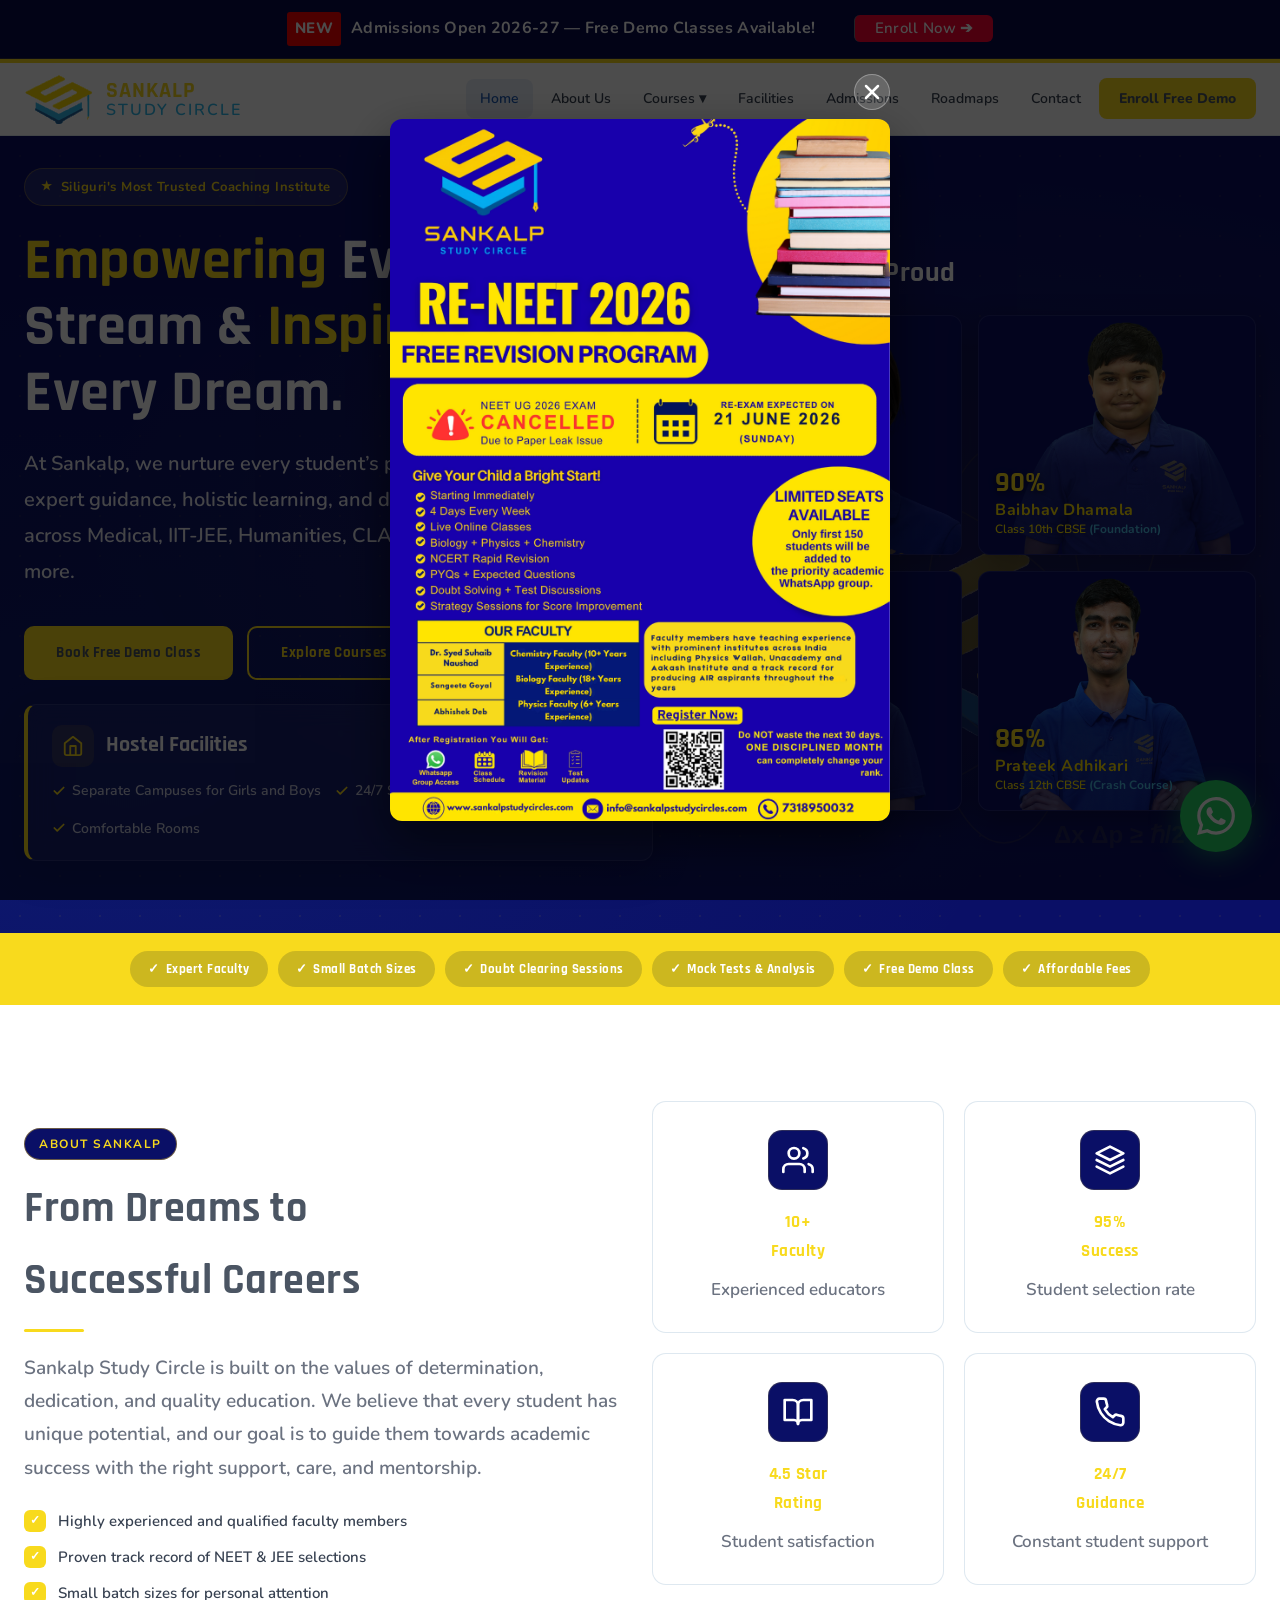
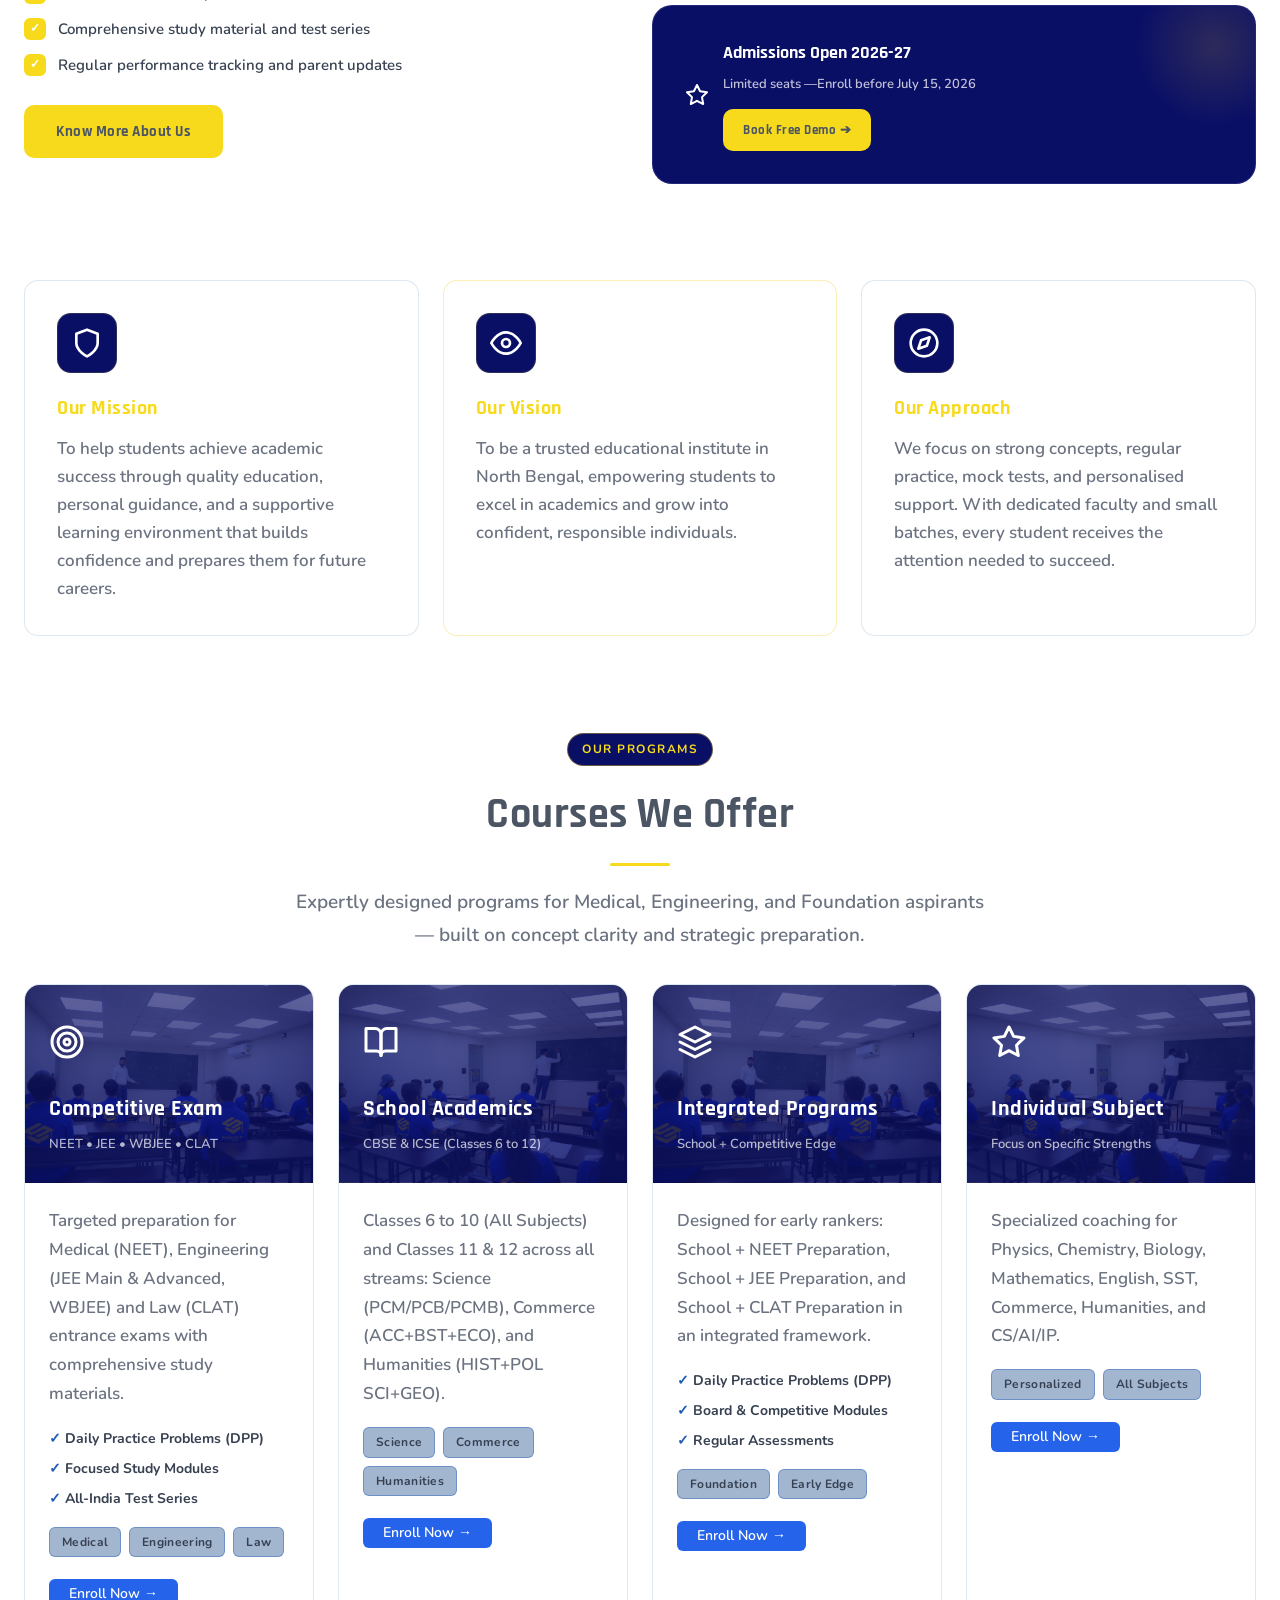
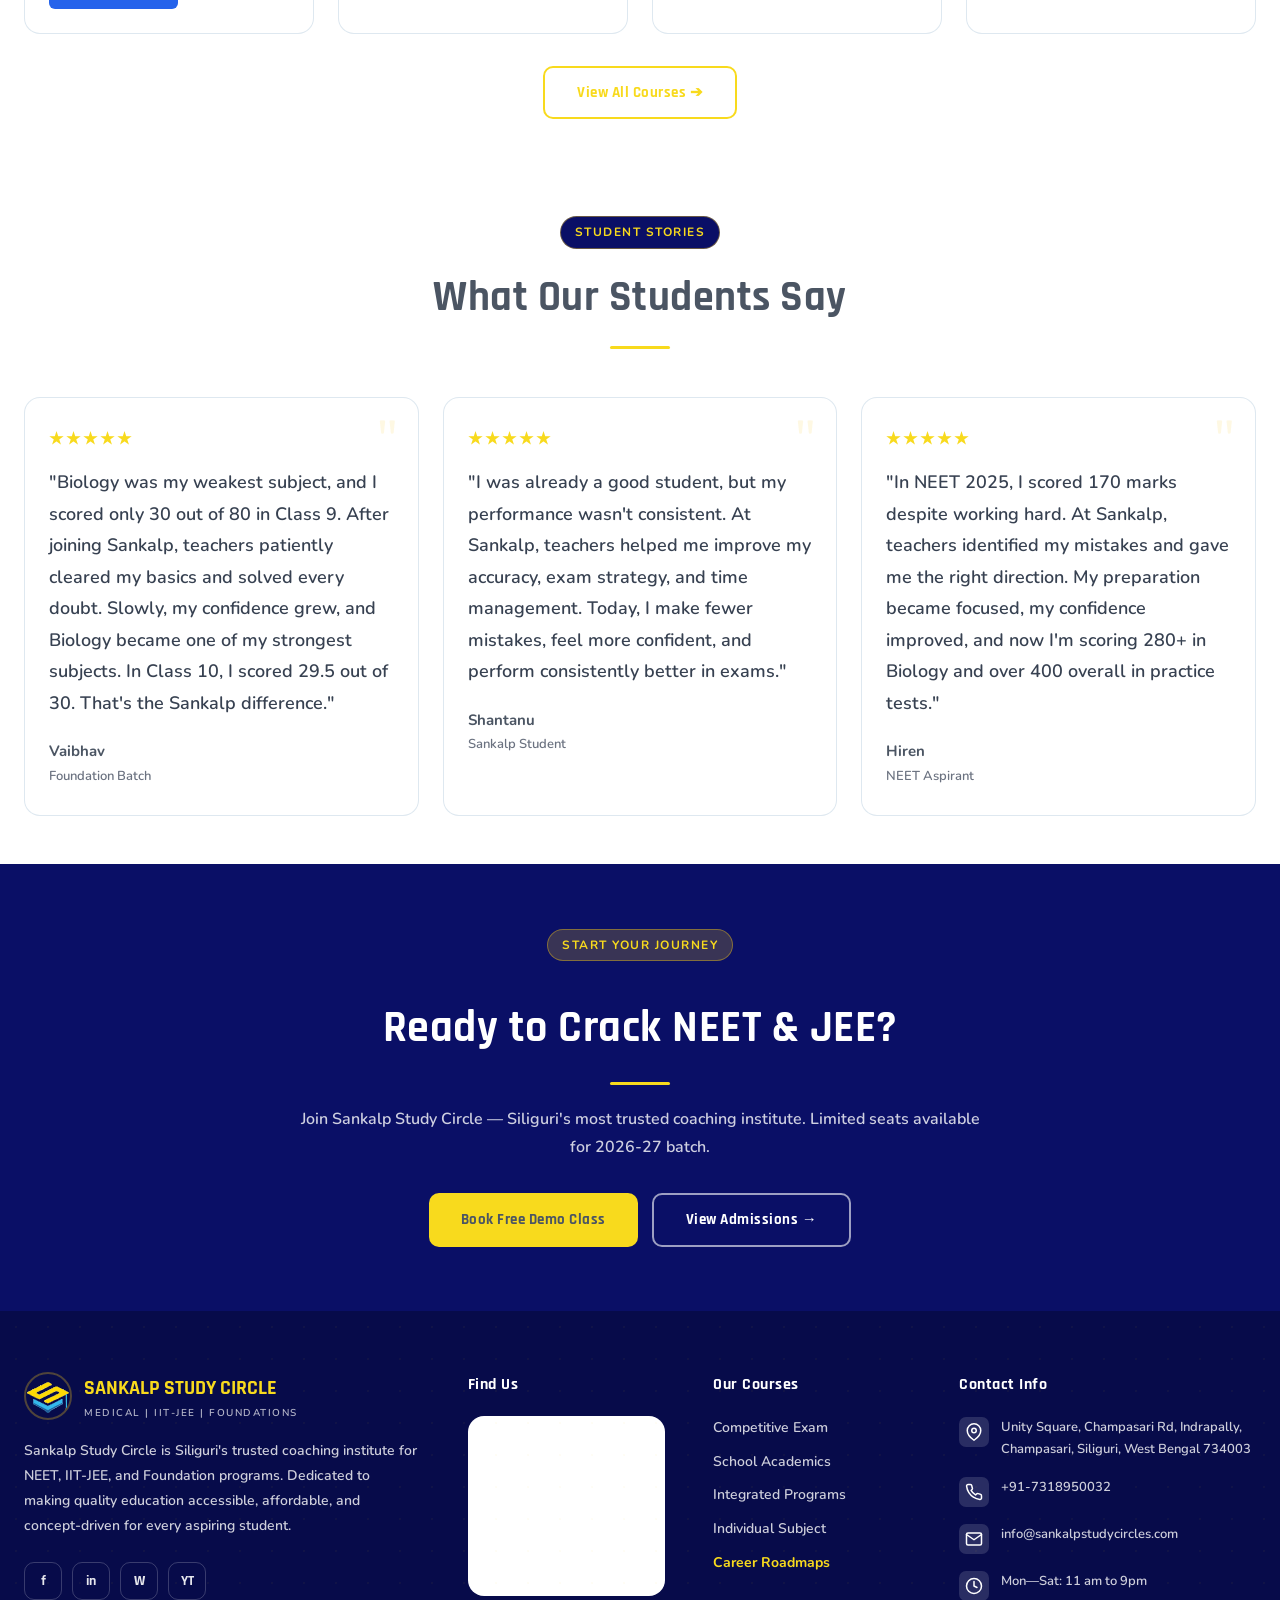
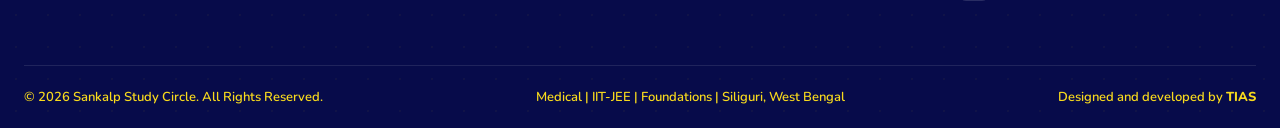
==== index.html @ ced43e94 "update" ====
<!DOCTYPE html>
<html lang="en">
<head>
<meta charset="UTF-8">
<meta name="viewport" content="width=device-width, initial-scale=1.0">
<title>Sankalp Study Circle | Medical | IIT-JEE | Foundations</title>
<link href="https://fonts.googleapis.com/css2?family=Rajdhani:wght@400;500;600;700&family=Nunito:wght@400;500;600;700;800&display=swap" rel="stylesheet">
<link rel="stylesheet" href="style.css?v=7">
<link rel="icon" href="sankalp_logo.svg" type="image/png" />
</head>
<body>

<!-- NOTICE BAR -->
<div class="notice-bar">
  <span>NEW</span>
  Admissions Open 2026-27 — Free Demo Classes Available! &nbsp;
  <a href="contact" class="btn-enroll-blue">Enroll Now ➔</a>
</div>

<!-- NAV -->
<nav>
  <div class="nav-inner">
    <a class="nav-logo" href="/">
      <img src="sankalp_logo.svg" alt="Sankalp Logo" class="logo-img">
      <div class="nav-logo-text">
        <span class="nav-logo-name">SANKALP</span>
        <span class="nav-logo-sub">STUDY CIRCLE</span>
      </div>
    </a>
    <ul class="nav-links">
      <li><a href="/"  class="active" id="nav-home">Home</a></li>
      <li><a href="about" id="nav-about">About Us</a></li>
      <li class="dropdown-wrap">
        <a href="courses">Courses ▾</a>
        <ul class="dropdown">
          <li><a href="courses">Competitive Exam</a></li>
          <li><a href="courses">School Academics</a></li>
          <li><a href="courses">Integrated Programs</a></li>
          <li><a href="courses">Individual Subject</a></li>
        </ul>
      </li>
      
      <li><a href="facilities" id="nav-facilities">Facilities</a></li>
      <li><a href="admissions" id="nav-admissions">Admissions</a></li>
      <li><a href="roadmap" id="nav-roadmap">Roadmaps</a></li>

      <li><a href="contact" id="nav-contact">Contact</a></li>
      <li><a href="contact" class="nav-cta">Enroll Free Demo</a></li>
    </ul>
    <div class="hamburger" onclick="toggleMob()">
      <span></span><span></span><span></span>
    </div>
  </div>
  <div class="mob-menu" id="mobMenu">
    <a href="/"><svg width="18" height="18" viewBox="0 0 24 24" fill="none" stroke="currentColor" stroke-width="2" stroke-linecap="round" stroke-linejoin="round" style="margin-right:6px;vertical-align:middle"><path d="M3 9l9-7 9 7v11a2 2 0 0 1-2 2H5a2 2 0 0 1-2-2z"></path><polyline points="9 22 9 12 15 12 15 22"></polyline></svg> Home</a>
    <a href="about"><svg width="18" height="18" viewBox="0 0 24 24" fill="none" stroke="currentColor" stroke-width="2" stroke-linecap="round" stroke-linejoin="round" style="margin-right:6px;vertical-align:middle"><circle cx="12" cy="12" r="10"></circle><line x1="12" y1="16" x2="12" y2="12"></line><line x1="12" y1="8" x2="12.01" y2="8"></line></svg> About Us</a>
    <a href="courses"><svg width="18" height="18" viewBox="0 0 24 24" fill="none" stroke="currentColor" stroke-width="2" stroke-linecap="round" stroke-linejoin="round" style="margin-right:6px;vertical-align:middle"><path d="M4 19.5A2.5 2.5 0 0 1 6.5 17H20"></path><path d="M6.5 2H20v20H6.5A2.5 2.5 0 0 1 4 19.5v-15A2.5 2.5 0 0 1 6.5 2z"></path></svg> Courses</a>
    <a class="sub" href="courses">&#8627; Competitive Exam</a>
    <a class="sub" href="courses">&#8627; School Academics</a>
    <a class="sub" href="courses">&#8627; Integrated Programs</a>
    <a class="sub" href="courses">&#8627; Individual Subject</a>
    <a href="facilities"><svg width="18" height="18" viewBox="0 0 24 24" fill="none" stroke="currentColor" stroke-width="2" stroke-linecap="round" stroke-linejoin="round" style="margin-right:6px;vertical-align:middle"><rect x="4" y="2" width="16" height="20" rx="2" ry="2"></rect><path d="M9 22v-4h6v4"></path><path d="M8 6h.01"></path><path d="M16 6h.01"></path><path d="M12 6h.01"></path><path d="M12 10h.01"></path><path d="M12 14h.01"></path><path d="M16 10h.01"></path><path d="M16 14h.01"></path><path d="M8 10h.01"></path><path d="M8 14h.01"></path></svg> Facilities</a>
    <a href="admissions"><svg width="18" height="18" viewBox="0 0 24 24" fill="none" stroke="currentColor" stroke-width="2" stroke-linecap="round" stroke-linejoin="round" style="margin-right:6px;vertical-align:middle"><path d="M11 4H4a2 2 0 0 0-2 2v14a2 2 0 0 0 2 2h14a2 2 0 0 0 2-2v-7"></path><path d="M18.5 2.5a2.121 2.121 0 0 1 3 3L12 15l-4 1 1-4 9.5-9.5z"></path></svg> Admissions</a>
    <a href="roadmap"><svg width="18" height="18" viewBox="0 0 24 24" fill="none" stroke="currentColor" stroke-width="2" stroke-linecap="round" stroke-linejoin="round" style="margin-right:6px;vertical-align:middle"><polyline points="22 12 18 12 15 21 9 3 6 12 2 12"></polyline></svg> Roadmaps</a>

    <a href="contact"><svg width="18" height="18" viewBox="0 0 24 24" fill="none" stroke="currentColor" stroke-width="2" stroke-linecap="round" stroke-linejoin="round"><path d="M22 16.92v3a2 2 0 0 1-2.18 2 19.79 19.79 0 0 1-8.63-3.07 19.5 19.5 0 0 1-6-6 19.79 19.79 0 0 1-3.07-8.67A2 2 0 0 1 4.11 2h3a2 2 0 0 1 2 1.72 12.84 12.84 0 0 0 .7 2.81 2 2 0 0 1-.45 2.11L8.09 9.91a16 16 0 0 0 6 6l1.27-1.27a2 2 0 0 1 2.11-.45 12.84 12.84 0 0 0 2.81.7A2 2 0 0 1 22 16.92z"></path></svg> Contact</a>
    <a href="contact" class="btn-enroll-blue mob-enroll"><svg width="18" height="18" viewBox="0 0 24 24" fill="none" stroke="currentColor" stroke-width="2" stroke-linecap="round" stroke-linejoin="round" style="margin-right:6px;vertical-align:middle"><polygon points="12 2 15.09 8.26 22 9.27 17 14.14 18.18 21.02 12 17.77 5.82 21.02 7 14.14 2 9.27 8.91 8.26 12 2"></polygon></svg> Enroll Now ➔</a>
  </div>
</nav>


<div class="page active" id="page-index">


  <!-- HERO -->
  <div class="hero">
    <div class="hero-dots"></div>
    <div class="hero-inner">
      <div>
        <div class="hero-badge">Siliguri's Most Trusted Coaching Institute</div>
        <h1>  <span> Empowering </span> Every Stream &  <span> Inspiring</span> <br>Every Dream.</h1>
        <p>At Sankalp, we nurture every student’s potential through expert guidance, holistic learning, and dedicated support across Medical, IIT-JEE, Humanities, CLAT, Commerce, and more.</p>
        <div class="hero-btns">
          <a href="contact" class="btn-gold">Book Free Demo Class</a>
          <a href="courses" class="btn-outline-gold">Explore Courses</a>
        </div>
        <div style="background: rgba(255, 255, 255, 0.04); border: 1px solid rgba(255, 255, 255, 0.1); border-left: 4px solid var(--gold); border-radius: 12px; padding: 20px 24px; display: flex; align-items: center; justify-content: space-between; flex-wrap: wrap; gap: 20px; backdrop-filter: blur(12px); box-shadow: 0 10px 40px rgba(0,0,0,0.15); margin-top: 10px;">
          <div style="flex: 1; min-width: 280px;">
            <div style="font-family: 'Rajdhani', sans-serif; font-size: 22px; font-weight: 700; color: #fff; margin-bottom: 12px; display: flex; align-items: center; gap: 12px;">
              <div style="width: 42px; height: 42px; border-radius: 10px; background: rgba(245, 197, 24, 0.12); display: flex; align-items: center; justify-content: center; color: var(--gold); flex-shrink: 0;">
                <svg width="22" height="22" viewBox="0 0 24 24" fill="none" stroke="currentColor" stroke-width="2" stroke-linecap="round" stroke-linejoin="round"><path d="M3 9l9-7 9 7v11a2 2 0 0 1-2 2H5a2 2 0 0 1-2-2z"></path><polyline points="9 22 9 12 15 12 15 22"></polyline></svg>
              </div>
              Hostel Facilities
            </div>
            <div style="display: flex; gap: 14px; flex-wrap: wrap; font-size: 14px; color: rgba(255,255,255,0.75); font-weight: 600;">
              <span style="display: flex; align-items: center; gap: 6px;"><svg width="14" height="14" viewBox="0 0 24 24" fill="none" stroke="var(--gold)" stroke-width="3" stroke-linecap="round" stroke-linejoin="round"><polyline points="20 6 9 17 4 12"></polyline></svg> Separate Campuses for Girls and Boys</span>
              <span style="display: flex; align-items: center; gap: 6px;"><svg width="14" height="14" viewBox="0 0 24 24" fill="none" stroke="var(--gold)" stroke-width="3" stroke-linecap="round" stroke-linejoin="round"><polyline points="20 6 9 17 4 12"></polyline></svg> 24/7 Security</span>
              <span style="display: flex; align-items: center; gap: 6px;"><svg width="14" height="14" viewBox="0 0 24 24" fill="none" stroke="var(--gold)" stroke-width="3" stroke-linecap="round" stroke-linejoin="round"><polyline points="20 6 9 17 4 12"></polyline></svg> Comfortable Rooms</span>
            </div>
          </div>
          <a href="facilities" class="btn-gold" style="padding: 12px 28px; font-size: 15px; border-radius: 8px;">View Facilities ➔</a>
        </div>
      </div>
      <div class="hero-right">
        <div class="achievers-showcase">
          <div class="showcase-header">
            <span class="showcase-badge"> TOP PERFORMERS</span>
            <h3>Making Sankalp Proud</h3>
          </div>
          <div class="showcase-grid">
            
            <div class="sc-card">
              <img src="Rakhi.png" alt="Rakhi Roy" class="sc-img">
              <div class="sc-overlay">
                <div class="sc-score" style="font-size: 20px; line-height: 1.1;">JEE Mains Cleared</div>
                <div class="sc-details">
                  <h4>Rakhi Roy</h4>
                  <p>1st Attempt <span>(Target Batch)</span></p>
                </div>
              </div>
            </div>

            <div class="sc-card">
              <img src="Baibhav.png" alt="Baibhav Dhamala" class="sc-img">
              <div class="sc-overlay">
                <div class="sc-score">90%</div>
                <div class="sc-details">
                  <h4>Baibhav Dhamala</h4>
                  <p>Class 10th CBSE <span>(Foundation)</span></p>
                </div>
              </div>
            </div>

            <div class="sc-card">
              <img src="Nyasha.png" alt="Nyasha Sharan" class="sc-img">
              <div class="sc-overlay">
                <div class="sc-score">88%</div>
                <div class="sc-details">
                  <h4>Nyasha Sharan</h4>
                  <p>Class 10th CBSE <span>(Foundation)</span></p>
                </div>
              </div>
            </div>

            <div class="sc-card">
              <img src="Prateek.png" alt="Prateek Adhikari" class="sc-img">
              <div class="sc-overlay">
                <div class="sc-score">86%</div>
                <div class="sc-details">
                  <h4>Prateek Adhikari</h4>
                  <p>Class 12th CBSE <span>(Crash Course)</span></p>
                </div>
              </div>
            </div>

          </div>
        </div>
      </div>
    </div>
  </div>

  <!-- FEATURE STRIP -->
  <div class="feat-strip">
    <div class="feat-strip-inner">
      <div class="feat-pill">Expert Faculty</div>
      <div class="feat-pill">Small Batch Sizes</div>
      <div class="feat-pill">Doubt Clearing Sessions</div>
      <div class="feat-pill">Mock Tests & Analysis</div>
      <div class="feat-pill">Free Demo Class</div>
      <div class="feat-pill">Affordable Fees</div>
    </div>
  </div>

  <!-- ABOUT SNIP -->
  <div class="section" style="background:var(--card)">
    <div class="section-inner">
      <div class="grid-2">
        <div>
          <div class="section-tag">ABOUT SANKALP</div>
          <h2 class="section-title">From Dreams to <br>Successful Careers</h2>
          <div class="gold-line"></div>
          <p class="section-sub" style="margin-bottom:24px">Sankalp Study Circle is built on the values of determination, dedication, and quality education. We believe that every student has unique potential, and our goal is to guide them towards academic success with the right support, care, and mentorship.</p>
          <ul class="check-list">
            <li>Highly experienced and qualified faculty members</li>
            <li>Proven track record of NEET & JEE selections</li>
            <li>Small batch sizes for personal attention</li>
            <li>Comprehensive study material and test series</li>
            <li>Regular performance tracking and parent updates</li>
          </ul>
          <div style="margin-top:28px">
            <a href="about" class="btn-gold">Know More About Us</a>
          </div>
        </div>
        <div>
          <div class="grid-4 hide-on-mobile" style="margin-top:0;">
            <div class="why-card">
              <div class="why-icon"><svg width="24" height="24" viewBox="0 0 24 24" fill="none" stroke="currentColor" stroke-width="2" stroke-linecap="round" stroke-linejoin="round"><path d="M17 21v-2a4 4 0 0 0-4-4H5a4 4 0 0 0-4 4v2"/><circle cx="9" cy="7" r="4"/><path d="M23 21v-2a4 4 0 0 0-3-3.87"/><path d="M16 3.13a4 4 0 0 1 0 7.75"/></svg></div>
              <h3>10+<br>Faculty</h3>
              <p>Experienced educators</p>
            </div>
            <div class="why-card">
              <div class="why-icon"><svg width="24" height="24" viewBox="0 0 24 24" fill="none" stroke="currentColor" stroke-width="2" stroke-linecap="round" stroke-linejoin="round"><polygon points="12 2 2 7 12 12 22 7 12 2"/><polyline points="2 12 12 17 22 12"/><polyline points="2 17 12 22 22 17"/></svg></div>
              <h3>95%<br>Success</h3>
              <p>Student selection rate</p>
            </div>
            <div class="why-card">
              <div class="why-icon"><svg width="24" height="24" viewBox="0 0 24 24" fill="none" stroke="currentColor" stroke-width="2" stroke-linecap="round" stroke-linejoin="round"><path d="M2 3h6a4 4 0 0 1 4 4v14a3 3 0 0 0-3-3H2z"/><path d="M22 3h-6a4 4 0 0 0-4 4v14a3 3 0 0 1 3-3h7z"/></svg></div>
              <h3>4.5 Star<br>Rating</h3>
              <p>Student satisfaction</p>
            </div>
            <div class="why-card">
              <div class="why-icon"><svg width="24" height="24" viewBox="0 0 24 24" fill="none" stroke="currentColor" stroke-width="2" stroke-linecap="round" stroke-linejoin="round"><path d="M22 16.92v3a2 2 0 0 1-2.18 2 19.79 19.79 0 0 1-8.63-3.07 19.5 19.5 0 0 1-6-6 19.79 19.79 0 0 1-3.07-8.67A2 2 0 0 1 4.11 2h3a2 2 0 0 1 2 1.72 12.84 12.84 0 0 0 .7 2.81 2 2 0 0 1-.45 2.11L8.09 9.91a16 16 0 0 0 6 6l1.27-1.27a2 2 0 0 1 2.11-.45 12.84 12.84 0 0 0 2.81.7A2 2 0 0 1 22 16.92z"></path></svg></div>
              <h3>24/7<br>Guidance</h3>
              <p>Constant student support</p>
            </div>
          </div>
          <div class="hero-card" style="margin-top:20px;background:#0a0f66">
            <div style="display:flex;align-items:center;gap:14px">
              <div style="font-size:40px"><svg width="24" height="24" viewBox="0 0 24 24" fill="none" stroke="currentColor" stroke-width="2" stroke-linecap="round" stroke-linejoin="round"><polygon points="12 2 15.09 8.26 22 9.27 17 14.14 18.18 21.02 12 17.77 5.82 21.02 7 14.14 2 9.27 8.91 8.26 12 2"></polygon></svg></div>
              <div>
                <div style="font-family:'Rajdhani',sans-serif;font-size:18px;font-weight:700;color:#fff;margin-bottom:4px">Admissions Open 2026-27</div>
                <div style="font-size:13px;color:rgba(255,255,255,.75);margin-bottom:14px">Limited seats —Enroll before July 15, 2026</div>
                <a href="contact" class="btn-gold" style="font-size:13px;padding:10px 20px">Book Free Demo ➔</a>
              </div>
            </div>
          </div>
        </div>
      </div>
    </div>
  </div>

  <!-- MISSION VISION -->
  <div class="section" style="background:var(--card); padding-top: 0;">
    <div class="section-inner">
      <div class="grid-3">
        <div class="why-card" style="text-align:left;padding:32px">
          <div class="why-icon" style="margin:0 0 18px"><svg width="24" height="24" viewBox="0 0 24 24" fill="none" stroke="currentColor" stroke-width="2" stroke-linecap="round" stroke-linejoin="round"><path d="M12 22s8-4 8-10V5l-8-3-8 3v7c0 6 8 10 8 10z"></path></svg></div>
          <h3 style="font-size:20px;margin-bottom:10px">Our Mission</h3>
          <p>To help students achieve academic success through quality education, personal guidance, and a supportive learning environment that builds confidence and prepares them for future careers.</p>
        </div>
        <div class="why-card" style="text-align:left;padding:32px;border-color:rgba(245,197,24,0.3)">
          <div class="why-icon" style="margin:0 0 18px"><svg width="24" height="24" viewBox="0 0 24 24" fill="none" stroke="currentColor" stroke-width="2" stroke-linecap="round" stroke-linejoin="round"><path d="M1 12s4-8 11-8 11 8 11 8-4 8-11 8-11-8-11-8z"></path><circle cx="12" cy="12" r="3"></circle></svg></div>
          <h3 style="font-size:20px;margin-bottom:10px">Our Vision</h3>
          <p>To be a trusted educational institute in North Bengal, empowering students to excel in academics and grow into confident, responsible individuals.</p>
        </div>
        <div class="why-card" style="text-align:left;padding:32px">
          <div class="why-icon" style="margin:0 0 18px"><svg width="24" height="24" viewBox="0 0 24 24" fill="none" stroke="currentColor" stroke-width="2" stroke-linecap="round" stroke-linejoin="round"><circle cx="12" cy="12" r="10"></circle><polygon points="16.24 7.76 14.12 14.12 7.76 16.24 9.88 9.88 16.24 7.76"></polygon></svg></div>
          <h3 style="font-size:20px;margin-bottom:10px">Our Approach</h3>
          <p>We focus on strong concepts, regular practice, mock tests, and personalised support. With dedicated faculty and small batches, every student receives the attention needed to succeed.</p>
        </div>
      </div>
    </div>
  </div>

  <!-- COURSES SNIP -->
  <div class="section">
    <div class="section-inner">
      <div style="text-align:center">
        <div class="section-tag">OUR PROGRAMS</div>
        <h2 class="section-title">Courses We Offer</h2>
        <div class="gold-line center"></div>
        <p class="section-sub" style="margin:0 auto">Expertly designed programs for Medical, Engineering, and Foundation aspirants — built on concept clarity and strategic preparation.</p>
      </div>
      <div class="grid-2-4">
        <div class="course-card">
          <div class="course-top bg-1">
            <div class="course-icon"><svg width="24" height="24" viewBox="0 0 24 24" fill="none" stroke="currentColor" stroke-width="2" stroke-linecap="round" stroke-linejoin="round"><circle cx="12" cy="12" r="10"/><circle cx="12" cy="12" r="6"/><circle cx="12" cy="12" r="2"/></svg></div>
            <h3>Competitive Exam</h3>
            <p>NEET &bull; JEE &bull; WBJEE &bull; CLAT</p>
          </div>
          <div class="course-body">
            <p>Targeted preparation for Medical (NEET), Engineering (JEE Main & Advanced, WBJEE) and Law (CLAT) entrance exams with comprehensive study materials.</p>
            <ul style="list-style: none; display: flex; flex-direction: column; gap: 6px; margin-bottom: 16px;">
              <li style="font-size: 14px; color: var(--text); font-weight: 700;"><strong style="color: #1e5bb5;">✓</strong> Daily Practice Problems (DPP)</li>
              <li style="font-size: 14px; color: var(--text); font-weight: 700;"><strong style="color: #1e5bb5;">✓</strong> Focused Study Modules</li>
              <li style="font-size: 14px; color: var(--text); font-weight: 700;"><strong style="color: #1e5bb5;">✓</strong> All-India Test Series</li>
            </ul>
            <div class="course-tags">
              <span class="tag">Medical</span><span class="tag">Engineering</span><span class="tag">Law</span>
            </div>
            <a href="contact" class="btn-enroll-blue block-enroll">Enroll Now &rarr;</a>
          </div>
        </div>
        
        <div class="course-card">
          <div class="course-top bg-2">
            <div class="course-icon"><svg width="24" height="24" viewBox="0 0 24 24" fill="none" stroke="currentColor" stroke-width="2" stroke-linecap="round" stroke-linejoin="round"><path d="M2 3h6a4 4 0 0 1 4 4v14a3 3 0 0 0-3-3H2z"/><path d="M22 3h-6a4 4 0 0 0-4 4v14a3 3 0 0 1 3-3h7z"/></svg></div>
            <h3>School Academics</h3>
            <p>CBSE & ICSE (Classes 6 to 12)</p>
          </div>
          <div class="course-body">
            <p>Classes 6 to 10 (All Subjects) and Classes 11 & 12 across all streams: Science (PCM/PCB/PCMB), Commerce (ACC+BST+ECO), and Humanities (HIST+POL SCI+GEO).</p>
            <div class="course-tags">
              <span class="tag">Science</span><span class="tag">Commerce</span><span class="tag">Humanities</span>
            </div>
            <a href="contact" class="btn-enroll-blue block-enroll">Enroll Now &rarr;</a>
          </div>
        </div>

        <div class="course-card">
          <div class="course-top bg-1">
            <div class="course-icon"><svg width="24" height="24" viewBox="0 0 24 24" fill="none" stroke="currentColor" stroke-width="2" stroke-linecap="round" stroke-linejoin="round"><polygon points="12 2 2 7 12 12 22 7 12 2"/><polyline points="2 12 12 17 22 12"/><polyline points="2 17 12 22 22 17"/></svg></div>
            <h3>Integrated Programs</h3>
            <p>School + Competitive Edge</p>
          </div>
          <div class="course-body">
            <p>Designed for early rankers: School + NEET Preparation, School + JEE Preparation, and School + CLAT Preparation in an integrated framework.</p>
            <ul style="list-style: none; display: flex; flex-direction: column; gap: 6px; margin-bottom: 16px;">
              <li style="font-size: 14px; color: var(--text); font-weight: 700;"><strong style="color: #1e5bb5;">✓</strong> Daily Practice Problems (DPP)</li>
              <li style="font-size: 14px; color: var(--text); font-weight: 700;"><strong style="color: #1e5bb5;">✓</strong> Board & Competitive Modules</li>
              <li style="font-size: 14px; color: var(--text); font-weight: 700;"><strong style="color: #1e5bb5;">✓</strong> Regular Assessments</li>
            </ul>
            <div class="course-tags">
              <span class="tag">Foundation</span><span class="tag">Early Edge</span>
            </div>
            <a href="contact" class="btn-enroll-blue block-enroll">Enroll Now &rarr;</a>
          </div>
        </div>

        <div class="course-card">
          <div class="course-top bg-2">
            <div class="course-icon"><svg width="24" height="24" viewBox="0 0 24 24" fill="none" stroke="currentColor" stroke-width="2" stroke-linecap="round" stroke-linejoin="round"><polygon points="12 2 15.09 8.26 22 9.27 17 14.14 18.18 21.02 12 17.77 5.82 21.02 7 14.14 2 9.27 8.91 8.26 12 2"></polygon></svg></div>
            <h3>Individual Subject</h3>
            <p>Focus on Specific Strengths</p>
          </div>
          <div class="course-body">
            <p>Specialized coaching for Physics, Chemistry, Biology, Mathematics, English, SST, Commerce, Humanities, and CS/AI/IP.</p>
            <div class="course-tags">
              <span class="tag">Personalized</span><span class="tag">All Subjects</span>
            </div>
            <a href="contact" class="btn-enroll-blue block-enroll">Enroll Now &rarr;</a>
          </div>
        </div>
</div>
      <div style="text-align:center;margin-top:32px">
        <a href="courses" class="btn-outline-gold">View All Courses ➔</a>
      </div>
    </div>
  </div>

  <!-- TESTIMONIALS -->
  <div class="section" style="background:var(--card)">
    <div class="section-inner">
      <div style="text-align:center">
        <div class="section-tag">STUDENT STORIES</div>
        <h2 class="section-title">What Our Students Say</h2>
        <div class="gold-line center"></div>
      </div>
      <div class="grid-3">
        <div class="test-card">
          <div class="stars">★★★★★</div>
          <p class="test-text">"Biology was my weakest subject, and I scored only 30 out of 80 in Class 9. After joining Sankalp, teachers patiently cleared my basics and solved every doubt. Slowly, my confidence grew, and Biology became one of my strongest subjects. In Class 10, I scored 29.5 out of 30. That's the Sankalp difference."</p>
          <div class="test-author">Vaibhav</div>
          <div class="test-role">Foundation Batch</div>
        </div>
        <div class="test-card">
          <div class="stars">★★★★★</div>
          <p class="test-text">"I was already a good student, but my performance wasn't consistent. At Sankalp, teachers helped me improve my accuracy, exam strategy, and time management. Today, I make fewer mistakes, feel more confident, and perform consistently better in exams."</p>
          <div class="test-author">Shantanu</div>
          <div class="test-role">Sankalp Student</div>
        </div>
        <div class="test-card">
          <div class="stars">★★★★★</div>
          <p class="test-text">"In NEET 2025, I scored 170 marks despite working hard. At Sankalp, teachers identified my mistakes and gave me the right direction. My preparation became focused, my confidence improved, and now I'm scoring 280+ in Biology and over 400 overall in practice tests."</p>
          <div class="test-author">Hiren</div>
          <div class="test-role">NEET Aspirant</div>
        </div>
      </div>
    </div>
  </div>

  <!-- CTA BANNER -->
  <div style="background:#0a0f66;padding:64px 24px;text-align:center">
    <div style="max-width:700px;margin:0 auto">
      <div class="section-tag" style="background:rgba(245,197,24,0.2);border-color:rgba(245,197,24,0.4)">START YOUR JOURNEY</div>
      <h2 style="font-family:'Rajdhani',sans-serif;font-size:clamp(26px,3.5vw,44px);font-weight:700;margin:16px 0;color:#fff">Ready to Crack NEET & JEE?</h2>
      <div class="gold-line center"></div>
      <p style="font-size:16px;color:rgba(255,255,255,.8);margin-bottom:32px;line-height:1.75">Join Sankalp Study Circle — Siliguri's most trusted coaching institute. Limited seats available for 2026-27 batch.</p>
      <div style="display:flex;gap:14px;justify-content:center;flex-wrap:wrap">
        <a href="contact" class="btn-gold">Book Free Demo Class</a>
        <a href="admissions" class="btn-outline-gold" style="border-color:rgba(255,255,255,.6);color:#fff">View Admissions →</a>
      </div>
    </div>
  </div>

</div>

<!-- =============================== FOOTER =============================== -->

<footer>
  <div class="footer-inner">
    <div class="footer-brand">
      <div class="footer-logo-row">
        <img src="sankalp_logo.svg" alt="Sankalp Logo" class="logo-img">
        <div>
          <div class="footer-logo-name">SANKALP STUDY CIRCLE</div>
          <div class="footer-logo-sub">MEDICAL | IIT-JEE | FOUNDATIONS</div>
        </div>
      </div>
      <p>Sankalp Study Circle is Siliguri's trusted coaching institute for NEET, IIT-JEE, and Foundation programs. Dedicated to making quality education accessible, affordable, and concept-driven for every aspiring student.</p>
      <div class="social-row">
        <a class="social-btn" href="/">f</a>
        <a class="social-btn" href="/">in</a>
        <a class="social-btn" href="http://wa.me/917318950032" target="_blank">W</a>
        <a class="social-btn" href="/">YT</a>
      </div>
    </div>
    <div class="footer-col">
      <h4>Find Us</h4>
      <div class="map-wrap" style="padding:0; border:none; height:180px;">
        <iframe src="https://maps.google.com/maps?q=26.7427327,88.4154126&hl=en&z=16&output=embed" width="100%" height="100%" style="border:0; border-radius:12px;" allowfullscreen="" loading="lazy"></iframe>
      </div>
    </div>
    <div class="footer-col">
      <h4>Our Courses</h4>
      <ul>
                <li><a href="courses">Competitive Exam</a></li>
                  <li><a href="courses">School Academics</a></li>
                  <li><a href="courses">Integrated Programs</a></li>
                  <li><a href="courses">Individual Subject</a></li>
                  <li><a href="roadmap" style="color:var(--gold);font-weight:700">Career Roadmaps</a></li>

      </ul>
    </div>
    <div class="footer-col">
      <h4>Contact Info</h4>
      <div class="footer-contact-item">
        <div class="fc-icon"><svg width="18" height="18" viewBox="0 0 24 24" fill="none" stroke="currentColor" stroke-width="2" stroke-linecap="round" stroke-linejoin="round"><path d="M21 10c0 7-9 13-9 13s-9-6-9-13a9 9 0 0 1 18 0z"></path><circle cx="12" cy="10" r="3"></circle></svg></div>
        <div class="fc-text">Unity Square, Champasari Rd, Indrapally, Champasari, Siliguri, West Bengal 734003</div>
      </div>
      <div class="footer-contact-item">
        <div class="fc-icon"><svg width="18" height="18" viewBox="0 0 24 24" fill="none" stroke="currentColor" stroke-width="2" stroke-linecap="round" stroke-linejoin="round"><path d="M22 16.92v3a2 2 0 0 1-2.18 2 19.79 19.79 0 0 1-8.63-3.07 19.5 19.5 0 0 1-6-6 19.79 19.79 0 0 1-3.07-8.67A2 2 0 0 1 4.11 2h3a2 2 0 0 1 2 1.72 12.84 12.84 0 0 0 .7 2.81 2 2 0 0 1-.45 2.11L8.09 9.91a16 16 0 0 0 6 6l1.27-1.27a2 2 0 0 1 2.11-.45 12.84 12.84 0 0 0 2.81.7A2 2 0 0 1 22 16.92z"></path></svg></div>
        <div class="fc-text"><a href="tel:+91-7318950032">+91-7318950032</a></div>
      </div>
      <div class="footer-contact-item">
        <div class="fc-icon"><svg width="18" height="18" viewBox="0 0 24 24" fill="none" stroke="currentColor" stroke-width="2" stroke-linecap="round" stroke-linejoin="round"><path d="M4 4h16c1.1 0 2 .9 2 2v12c0 1.1-.9 2-2 2H4c-1.1 0-2-.9-2-2V6c0-1.1.9-2 2-2z"></path><polyline points="22,6 12,13 2,6"></polyline></svg></div>
        <div class="fc-text"><a href="mailto:info@sankalpstudycircles.com">info@sankalpstudycircles.com</a></div>
      </div>
      <div class="footer-contact-item">
        <div class="fc-icon"><svg width="18" height="18" viewBox="0 0 24 24" fill="none" stroke="currentColor" stroke-width="2" stroke-linecap="round" stroke-linejoin="round"><circle cx="12" cy="12" r="10"></circle><polyline points="12 6 12 12 16 14"></polyline></svg></div>
        <div class="fc-text">Mon—Sat: 11 am to 9pm</div>
      </div>
    </div>
  </div>
  <div class="footer-bottom">
    <span>© 2026 Sankalp Study Circle. All Rights Reserved.</span>
    <span>Medical | IIT-JEE | Foundations | Siliguri, West Bengal</span>
    <span>Designed and developed by <a href="https://www.tiastech.in" target="_blank">TIAS</a></span>
  </div>
</footer>

<!-- WHATSAPP -->
<div class="wa-float">
  <a href="http://wa.me/917318950032" target="_blank" title="WhatsApp Us">
    <svg viewBox="0 0 24 24" xmlns="http://www.w3.org/2000/svg">
      <path d="M17.472 14.382c-.297-.149-1.758-.867-2.03-.967-.273-.099-.471-.148-.67.15-.197.297-.767.966-.94 1.164-.173.199-.347.223-.644.075-.297-.15-1.255-.463-2.39-1.475-.883-.788-1.48-1.761-1.653-2.059-.173-.297-.018-.458.13-.606.134-.133.298-.347.446-.52.149-.174.198-.298.298-.497.099-.198.05-.371-.025-.52-.075-.149-.669-1.612-.916-2.207-.242-.579-.487-.5-.669-.51-.173-.008-.371-.01-.57-.01-.198 0-.52.074-.792.372-.272.297-1.04 1.016-1.04 2.479 0 1.462 1.065 2.875 1.213 3.074.149.198 2.096 3.2 5.077 4.487.709.306 1.262.489 1.694.625.712.227 1.36.195 1.871.118.571-.085 1.758-.719 2.006-1.413.248-.694.248-1.289.173-1.413-.074-.124-.272-.198-.57-.347m-5.421 7.403h-.004a9.87 9.87 0 01-5.031-1.378l-.361-.214-3.741.982.998-3.648-.235-.374a9.86 9.86 0 01-1.51-5.26c.001-5.45 4.436-9.884 9.888-9.884 2.64 0 5.122 1.03 6.988 2.898a9.825 9.825 0 012.893 6.994c-.003 5.45-4.437 9.884-9.885 9.884m8.413-18.297A11.815 11.815 0 0012.05 0C5.495 0 .16 5.335.157 11.892c0 2.096.547 4.142 1.588 5.945L.057 24l6.305-1.654a11.882 11.882 0 005.683 1.448h.005c6.554 0 11.89-5.335 11.893-11.893a11.821 11.821 0 00-3.48-8.413z"/>
    </svg>
  </a>
</div>

<!-- SUCCESS MODAL -->
<div class="modal-overlay" id="modal">
  <div class="modal-box">
    <div class="modal-icon"><svg width="48" height="48" viewBox="0 0 24 24" fill="none" stroke="currentColor" stroke-width="2" stroke-linecap="round" stroke-linejoin="round" style="color:var(--gold);margin:0 auto"><path d="M22 11.08V12a10 10 0 1 1-5.93-9.14"></path><polyline points="22 4 12 14.01 9 11.01"></polyline></svg></div>
    <h3>Enquiry Submitted!</h3>
    <p>Thank you for your interest in Sankalp Study Circle. Our team will contact you within 24 hours to schedule your free demo class.</p>
    <button onclick="closeModal()" class="btn-gold" style="border:none;cursor:pointer;width:100%">Great, Thanks!</button>
  </div>
</div>

<div class="modal-overlay" id="popupModal">
  <div class="poster-modal-box">
    <div class="poster-close-btn" onclick="closePopup()" aria-label="Close popup">
      <svg width="24" height="24" viewBox="0 0 24 24" fill="none" stroke="currentColor" stroke-width="2.5" stroke-linecap="round" stroke-linejoin="round"><line x1="18" y1="6" x2="6" y2="18"></line><line x1="6" y1="6" x2="18" y2="18"></line></svg>
    </div>
    <img src="RENEET.png" alt="RENEET" />
  </div>
</div>



<script src="script.js"></script>
</body>
</html>
---- style.css ----
:root {
  --navy: #ffffff;
  --navy2: #f8fafc;
  --blue: #4abbe4;
  --blue2: #23669a;
  --blue3: #1e5bb5;
  --dnav1: #0e4e7c;
  --dnav2: #0a0f66;
  --dnav3: #1a72b0;
  --gold: #f8da1d;
  --gold2: #dcb300;
  --gold3: #ffeb5c;
  --white: #4b5563;
  --light: #f1f5f9;
  --text: #374151;
  --muted: #6b7280;
  --card: #ffffff;
  --card2: #f9fafb;
  --border: rgba(35,102,154,0.15);
  --radius: 12px;
  --shadow: 0 8px 30px rgba(0,0,0,0.08);
  --grad-navy: #0a0f66;
}
*{margin:0;padding:0;box-sizing:border-box}
html{scroll-behavior:smooth}
body{font-family:'Nunito',sans-serif;background:var(--navy);color:var(--white);overflow-x:hidden;font-size:18px;font-weight:600;line-height:1.7}
a{text-decoration:none;color:inherit}
img{max-width:100%}
h1,h2,h3,h4{font-family:'Rajdhani',sans-serif;letter-spacing:.5px}

/* ===== SCROLLBAR ===== */
::-webkit-scrollbar{width:6px}
::-webkit-scrollbar-track{background:var(--navy)}
::-webkit-scrollbar-thumb{background:var(--blue2);border-radius:3px}

/* ===== PAGE SYSTEM ===== */
.page{display:none;min-height:100vh;animation:fadeIn .4s ease}
.page.active{display:block}
@keyframes fadeIn{from{opacity:0;transform:translateY(10px)}to{opacity:1;transform:translateY(0)}}

/* ===== NAV ===== */
nav{background:rgba(255,255,255,0.97);border-top:4px solid var(--gold);backdrop-filter:blur(12px);border-bottom:1px solid var(--border);position:sticky;top:0;z-index:1000;padding:0 24px}
.nav-inner{max-width:1280px;margin:0 auto;display:flex;align-items:center;justify-content:space-between;height:72px}
.logo-img {
  width: 70px;
  height: 70px;
  object-fit: contain;
}
.nav-logo{display:flex;align-items:center;gap:12px;cursor:pointer}
.nav-logo img{width:70px;height:70px;object-fit:contain;border-radius:50%}
.nav-logo-text{display:flex;flex-direction:column;line-height:1}
.nav-logo-name{font-family:'Rajdhani',sans-serif;font-size:22px;font-weight:700;color:var(--gold);letter-spacing:1px}
.nav-logo-sub{font-size:16px;color:#30BAEC;letter-spacing:2px;font-weight:600}
.nav-links{display:flex;align-items:center;gap:4px;list-style:none}
.nav-links li a,.nav-links li span{padding:8px 14px;border-radius:8px;font-size:14px;font-weight:600;color:var(--text);transition:.2s;cursor:pointer;display:flex;align-items:center;gap:5px}
.nav-links li a:hover,.nav-links li span:hover,.nav-links li a.active{background:rgba(30,91,181,0.1);color:var(--blue3)}
.nav-cta{background:var(--gold);color:#4b5563!important;border-radius:8px;padding:9px 20px!important;font-weight:800!important;transition:.2s!important}
.nav-cta:hover{background:var(--gold3)!important;transform:translateY(-1px)}
.dropdown-wrap{position:relative}
.dropdown{position:absolute;top:110%;left:0;background:var(--card2);border:1px solid var(--border);border-radius:10px;min-width:230px;padding:8px;display:none;box-shadow:var(--shadow)}
.dropdown-wrap:hover .dropdown{display:block}
.dropdown a{display:block;padding:9px 14px;font-size:13px;color:var(--text);border-radius:6px;transition:.15s;font-weight:600}
.dropdown a:hover{background:rgba(30,91,181,0.1);color:var(--blue3);padding-left:18px}
.hamburger{display:none;flex-direction:column;gap:5px;cursor:pointer;padding:8px}
.hamburger span{width:24px;height:2px;background:var(--gold);border-radius:2px;transition:.3s}
.mob-menu{display:none;background:var(--card2);border-top:1px solid var(--border);padding:16px 24px;position:fixed;top:72px;left:0;right:0;z-index:999;max-height:calc(100vh - 72px);overflow-y:auto}
.mob-menu a,.mob-menu span{display:block;padding:12px 0;font-size:15px;font-weight:600;color:var(--text);border-bottom:1px solid var(--border);cursor:pointer}
.mob-menu .sub{padding-left:18px;font-size:13px;color:var(--muted)}
.mob-open{display:block!important}

/* ===== GOLD LINE ===== */
.gold-line{width:60px;height:3px;background:var(--gold);border-radius:2px;margin:12px 0 20px}
.gold-line.center{margin:12px auto 20px}

/* ===== HERO ===== */
.hero{min-height:auto;padding-bottom:40px;background:var(--grad-navy);color:#fff;position:relative;overflow:hidden;display:flex;align-items:center}
.hero::before{content:'';position:absolute;inset:0;background:radial-gradient(ellipse at 70% 50%,rgba(245,197,24,0.07) 0%,transparent 65%),radial-gradient(ellipse at 10% 80%,rgba(74,187,228,0.06) 0%,transparent 55%)}
/* Enhanced science and logo watermark */
.hero::after{content:'';position:absolute;right:2%;bottom:5%;width:500px;height:500px;background:url("data:image/svg+xml,%3Csvg xmlns='http://www.w3.org/2000/svg' width='500' height='500' viewBox='0 0 500 500'%3E%3Cg fill='none' stroke='%23f8da1d' stroke-width='1.5' stroke-opacity='0.2'%3E%3Cellipse cx='250' cy='250' rx='200' ry='80' transform='rotate(45 250 250)' /%3E%3Cellipse cx='250' cy='250' rx='200' ry='80' transform='rotate(-45 250 250)' /%3E%3Cellipse cx='250' cy='250' rx='200' ry='80' transform='rotate(90 250 250)' /%3E%3Ccircle cx='250' cy='250' r='20' fill='%23f8da1d' fill-opacity='0.2' /%3E%3Ctext x='40' y='80' font-family='Arial' font-size='28' font-weight='bold' fill='%23f8da1d' fill-opacity='0.25' stroke='none'%3EE = mc²%3C/text%3E%3Ctext x='360' y='120' font-family='Arial' font-size='22' fill='%23f8da1d' fill-opacity='0.2' stroke='none'%3EF = ma%3C/text%3E%3Ctext x='30' y='420' font-family='Arial' font-size='20' fill='%23f8da1d' fill-opacity='0.2' stroke='none'%3E∫ f(x) dx%3C/text%3E%3Ctext x='300' y='450' font-family='Arial' font-size='24' font-weight='bold' fill='%23f8da1d' fill-opacity='0.25' stroke='none'%3EΔx Δp ≥ ℏ/2%3C/text%3E%3Cpath d='M250 150 L250 350 M150 250 L350 250' stroke-dasharray='10 10' /%3E%3C/g%3E%3C/svg%3E"), url("sankalp_logo.svg"); background-repeat: no-repeat, no-repeat; background-position: center, center; background-size: contain, 60%; opacity:.4; pointer-events:none; z-index:0}
.hero-dots{position:absolute;inset:0;background-image:radial-gradient(rgba(245,197,24,0.06) 1px,transparent 1px);background-size:40px 40px}
.hero-inner{max-width:1280px;margin:0 auto;padding:32px 24px;display:grid;grid-template-columns:1.1fr 1fr;gap:32px;align-items:center;position:relative;z-index:1}
.hero-badge{display:inline-flex;align-items:center;gap:8px;background:rgba(255,255,255,0.1);border:1px solid rgba(245,197,24,0.3);border-radius:20px;padding:7px 16px;font-size:13px;font-weight:700;color:var(--gold);margin-bottom:22px;letter-spacing:.5px}
.hero-badge::before{content:'★';font-size:12px}
.hero h1{font-size:clamp(32px,4.5vw,58px);font-weight:700;line-height:1.15;margin-bottom:20px;color:#fff}
.hero h1 span{color:var(--gold)}
.hero p{font-size:20px;color:rgba(255,255,255,0.9);line-height:1.8;margin-bottom:36px;max-width:580px;font-weight:600}
.hero-btns{display:flex;gap:14px;flex-wrap:wrap;margin-bottom:24px}
.btn-gold{background:var(--gold);color:#4b5563;padding:14px 32px;border-radius:10px;font-weight:800;font-size:15px;font-family:'Rajdhani',sans-serif;letter-spacing:.5px;transition:.2s;border:none;cursor:pointer;display:inline-block}
.btn-gold:hover{background:var(--gold3);transform:translateY(-2px);box-shadow:0 8px 24px rgba(245,197,24,0.35)}
.btn-outline-gold{border:2px solid var(--gold);color:var(--gold);padding:12px 32px;border-radius:10px;font-weight:800;font-size:15px;font-family:'Rajdhani',sans-serif;letter-spacing:.5px;transition:.2s;display:inline-block}
.btn-outline-gold:hover{background:rgba(245,197,24,0.1);transform:translateY(-2px)}
.hero-stats{display:flex;gap:32px;flex-wrap:wrap}
.stat{display:flex;flex-direction:column}
.stat-num{font-family:'Rajdhani',sans-serif;font-size:32px;font-weight:700;color:var(--gold);line-height:1}
.stat-label{font-size:12px;color:rgba(255,255,255,0.8);font-weight:600;letter-spacing:.5px;margin-top:3px}
.stat-divider{width:1px;background:rgba(255,255,255,0.2);height:40px;align-self:center}
.hero-right{position:relative}
.hero-card{background:rgba(255,255,255,0.05);backdrop-filter:blur(10px);border:1px solid rgba(255,255,255,0.1);color:#fff;border-radius:20px;padding:32px;position:relative;overflow:hidden}
.hero-card::before{content:'';position:absolute;top:-40px;right:-40px;width:160px;height:160px;background:radial-gradient(circle,rgba(245,197,24,0.15),transparent 70%);border-radius:50%}
.hero-logo-big{width:120px;height:120px;object-fit:contain;border-radius:50%;margin:0 auto 24px;display:block;border:3px solid rgba(245,197,24,0.3);padding:4px}
.hero-card h3{font-size:22px;color:var(--gold);text-align:center;margin-bottom:6px}
.hero-card p{font-size:13px;color:rgba(255,255,255,0.8);text-align:center;margin-bottom:24px;letter-spacing:1px;font-weight:600}
.hero-card-list{display:flex;flex-direction:column;gap:12px}
.hero-card-item{display:flex;align-items:center;gap:12px;font-size:14px;font-weight:600;color:#fff;background:rgba(255,255,255,0.1);border:1px solid rgba(255,255,255,0.1);border-radius:10px;padding:12px 16px}
.hero-card-item span:first-child{width:32px;height:32px;background:rgba(245,197,24,0.12);border-radius:8px;display:flex;align-items:center;justify-content:center;font-size:16px;flex-shrink:0}

/* ===== SECTION ===== */
.section{padding:48px 24px}
.section-inner{max-width:1280px;margin:0 auto}
.section-tag{display:inline-block;background:var(--grad-navy);border:1px solid rgba(245,197,24,0.4);color:var(--gold);font-size:12px;font-weight:700;padding:5px 14px;border-radius:20px;letter-spacing:1.5px;margin-bottom:14px}
.section-title{font-size:clamp(26px,3.5vw,42px);font-weight:700;color:var(--white);margin-bottom:8px}
.section-sub{font-size:19px;color:var(--muted);line-height:1.75;max-width:700px;font-weight:600}

/* ===== FEATURE STRIP ===== */
.feat-strip{background:var(--gold);padding:18px 24px}
.feat-strip-inner{max-width:1280px;margin:0 auto;display:flex;flex-wrap:wrap;gap:10px;justify-content:center}
.feat-pill{background:rgba(10,22,40,0.18);color:var(--navy);border-radius:20px;padding:7px 18px;font-size:13px;font-weight:800;display:flex;align-items:center;gap:6px;font-family:'Rajdhani',sans-serif;letter-spacing:.5px}
.feat-pill::before{content:'✓';font-weight:900}

/* ===== CARDS GRID ===== */
.grid-2{display:grid;grid-template-columns:repeat(2, 1fr);gap:24px;align-items:center;margin-top:48px}
.grid-3{display:grid;grid-template-columns:repeat(auto-fit,minmax(280px,1fr));gap:24px;margin-top:48px}
.grid-4{display:grid;grid-template-columns:repeat(auto-fit,minmax(200px,1fr));gap:20px;margin-top:40px}

@media(max-width:768px){
  .grid-2{grid-template-columns:1fr}
  .grid-3{grid-template-columns:1fr}
  .grid-4{grid-template-columns:1fr}
}

/* ===== COURSE CARD ===== */
.course-card{background:var(--card);border:1px solid var(--border);border-radius:16px;overflow:hidden;transition:.25s;position:relative}
.course-card:hover{transform:translateY(-5px);box-shadow:0 16px 40px rgba(0,0,0,.4);border-color:rgba(245,197,24,0.4)}
.course-top{background:var(--grad-navy);padding:28px 24px;position:relative;overflow:hidden;}
.course-top > * { position: relative; z-index: 2; }
.course-top.bg-1 { background-image: linear-gradient(rgba(10, 15, 102, 0.65), rgba(10, 15, 102, 0.8)), url('DSC_8122.png') !important; background-position: center !important; background-size: cover !important; }
.course-top.bg-2 { background-image: linear-gradient(rgba(10, 15, 102, 0.65), rgba(10, 15, 102, 0.8)), url('DSC_8125.png') !important; background-position: center !important; background-size: cover !important; }
.course-icon{font-size:40px;margin-bottom:10px}
.course-top h3{font-size:22px;font-weight:700;color:#fff;margin-bottom:4px}
.course-top p{font-size:13px;color:rgba(255,255,255,.7);font-weight:600}
.course-body{padding:24px}
.course-body p{font-size:17px;color:var(--muted);line-height:1.7;margin-bottom:18px;font-weight:600}
.course-tags{display:flex;flex-wrap:wrap;gap:8px;margin-bottom:20px}
.tag{background:rgba(26,74,138,0.4);border:1px solid rgba(30,91,181,0.4);color:var(--text);font-size:12px;font-weight:700;padding:4px 12px;border-radius:6px;letter-spacing:.3px}
.eligibility-badge{background:var(--grad-navy);border:1px solid rgba(245,197,24,0.4);color:var(--gold);font-size:12px;font-weight:700;padding:6px 14px;border-radius:6px;display:inline-block;margin-bottom:16px}

/* ===== WHY CARDS ===== */
.why-card{background:var(--card);border:1px solid var(--border);border-radius:14px;padding:28px 24px;transition:.2s;text-align:center}
.why-card:hover{transform:translateY(-4px);border-color:rgba(245,197,24,0.35);box-shadow:0 12px 32px rgba(0,0,0,.3)}
.why-icon{width:60px;height:60px;background:var(--grad-navy);border-radius:14px;display:flex;align-items:center;justify-content:center;font-size:26px;margin:0 auto 18px;border:1px solid rgba(248,218,29,0.15)}
.why-card h3{font-size:17px;font-weight:700;color:var(--gold);margin-bottom:10px}
.why-card p{font-size:17px;color:var(--muted);line-height:1.65;font-weight:600}

/* ===== TESTIMONIALS ===== */
.test-card{background:var(--card);border:1px solid var(--border);border-radius:16px;padding:28px 24px;position:relative}
.test-card::before{content:'"';position:absolute;top:14px;right:20px;font-size:60px;font-family:'Rajdhani',sans-serif;color:rgba(245,197,24,0.12);line-height:1}
.stars{color:var(--gold);font-size:16px;margin-bottom:14px;letter-spacing:3px}
.test-text{font-size:18px;color:var(--text);line-height:1.75;margin-bottom:20px;font-weight:600}
.test-result{background:var(--grad-navy);border:1px solid rgba(245,197,24,0.4);border-radius:8px;padding:8px 14px;font-size:12px;font-weight:700;color:var(--gold);margin-bottom:18px;display:inline-block}
.test-author{font-size:15px;font-weight:700;color:var(--white)}
.test-role{font-size:13px;color:var(--muted)}

/* ===== ABOUT PAGE ===== */
.about-hero{background:var(--grad-navy);color:#fff;padding:60px 24px;position:relative;overflow:hidden;min-height:350px;display:flex;align-items:center}
.about-hero::before{content:'';position:absolute;top:0;left:0;right:0;bottom:0;background:radial-gradient(ellipse at 80% 50%,rgba(248,218,29,0.06) 0%,transparent 60%),radial-gradient(ellipse at 10% 30%,rgba(74,187,228,0.05) 0%,transparent 55%);background-image:radial-gradient(rgba(245,197,24,0.05) 1px,transparent 1px);background-size:36px 36px}
.about-hero.bg-1 {
  background-image: linear-gradient(rgba(10, 15, 102, 0.55), rgba(10, 15, 102, 0.65)), url('DSC_8122.png');
  background-position: center;
  background-size: cover;
}
.about-hero.bg-2 {
  background-image: linear-gradient(rgba(10, 15, 102, 0.55), rgba(10, 15, 102, 0.65)), url('DSC_8125.png');
  background-position: center;
  background-size: cover;
}
.page-hero-inner{max-width:1280px;margin:0 auto;position:relative;z-index:1;display:grid;grid-template-columns:1fr 400px;gap:48px;align-items:center;width:100%}

@media(max-width:900px){
  .about-hero{padding:80px 24px 40px;text-align:center}
  .page-hero-inner{grid-template-columns:1fr;gap:32px}
  .page-hero-inner .hero-card{margin:0 auto;max-width:400px}
}
.breadcrumb{display:flex;align-items:center;gap:8px;font-size:13px;color:rgba(255,255,255,0.8);margin-bottom:20px;font-weight:600}
.breadcrumb span{color:var(--gold)}
.breadcrumb .sep{opacity:.4}
.page-hero-title{font-size:clamp(30px,4vw,52px);font-weight:700;margin-bottom:16px;color:#fff}
.page-hero-sub{font-size:16px;color:rgba(255,255,255,0.9);max-width:600px;line-height:1.75}

/* ===== CHECK LIST ===== */
.check-list{list-style:none;display:flex;flex-direction:column;gap:12px}
.check-list li{display:flex;align-items:flex-start;gap:12px;font-size:15px;color:var(--text);line-height:1.6}
.check-list li::before{content:'✓';background:var(--gold);color:var(--navy);width:22px;height:22px;border-radius:6px;display:flex;align-items:center;justify-content:center;font-size:12px;font-weight:900;flex-shrink:0;margin-top:1px}

/* ===== TEAM CARDS ===== */
.team-card{background:var(--card);border:1px solid var(--border);border-radius:16px;padding:28px;text-align:center;transition:.2s}
.team-card:hover{border-color:rgba(245,197,24,0.35);transform:translateY(-4px)}
.team-avatar{width:80px;height:80px;border-radius:50%;background:var(--grad-navy);display:flex;align-items:center;justify-content:center;font-family:'Rajdhani',sans-serif;font-size:38px;font-weight:700;color:#fff;margin:0 auto 16px;border:3px solid rgba(245,197,24,0.3)}
.team-card h3{font-size:22px;font-weight:800;color:var(--text);margin-bottom:4px}
.team-card .role{font-size:17px;color:var(--gold);font-weight:800;margin-bottom:8px;letter-spacing:.5px}
.team-card p{font-size:16px;color:var(--muted);line-height:1.65}

/* ===== CONTACT ===== */
.contact-form-wrap{background:var(--card);border:1px solid var(--border);border-radius:20px;padding:40px;box-shadow:var(--shadow)}
@media(max-width:480px){.contact-form-wrap{padding:24px 16px}}
.form-group{margin-bottom:20px}
.form-group label{display:block;font-size:13px;font-weight:700;color:var(--muted);margin-bottom:8px;letter-spacing:.5px}
.form-group input,.form-group select,.form-group textarea{width:100%;background:var(--card2);border:1px solid var(--border);border-radius:10px;padding:13px 16px;font-size:15px;color:var(--text);font-family:'Nunito',sans-serif;transition:.2s;outline:none}
.form-group input:focus,.form-group select:focus,.form-group textarea:focus{border-color:var(--gold);background:rgba(245,197,24,0.04)}
.form-group select{cursor:pointer}
.form-group select option{background:var(--card2);color:var(--text)}
.form-group textarea{resize:vertical;min-height:120px}
.form-grid{display:grid;grid-template-columns:1fr 1fr;gap:16px}
.contact-info-card{background:var(--card);border:1px solid var(--border);border-radius:14px;padding:24px;margin-bottom:20px;display:flex;align-items:flex-start;gap:16px;box-shadow:var(--shadow)}
.contact-icon{width:44px;height:44px;background:var(--grad-navy);border-radius:10px;display:flex;align-items:center;justify-content:center;font-size:18px;flex-shrink:0;border:1px solid rgba(248,218,29,0.15);color:#fff}
.contact-info-card h4{font-size:14px;font-weight:700;color:var(--gold);margin-bottom:4px;letter-spacing:.5px}
.contact-info-card p{font-size:14px;color:var(--text)}
.contact-info-card a{color:var(--text)}

/* ===== MAP PLACEHOLDER ===== */
.map-wrap{background:var(--card);border:1px solid var(--border);border-radius:16px;overflow:hidden;height:260px;display:flex;align-items:center;justify-content:center;flex-direction:column;gap:12px}
.map-wrap p{color:var(--muted);font-size:14px;font-weight:600}
.map-pin{font-size:36px}



/* ===== ADMISSIONS ===== */
.admission-step{display:flex;gap:20px;align-items:flex-start;margin-bottom:32px;position:relative}
.admission-step::before{content:'';position:absolute;left:20px;top:48px;bottom:-20px;width:1px;background:linear-gradient(to bottom,var(--gold2),transparent)}
.admission-step:last-child::before{display:none}
.step-num{width:42px;height:42px;background:linear-gradient(135deg,var(--gold),var(--gold2));color:var(--navy);border-radius:50%;display:flex;align-items:center;justify-content:center;font-family:'Rajdhani',sans-serif;font-size:18px;font-weight:700;flex-shrink:0}
.step-content h3{font-size:18px;font-weight:700;color:var(--white);margin-bottom:6px}
.step-content p{font-size:14px;color:var(--muted);line-height:1.7}
.fee-card{background:var(--card);border:1px solid var(--border);border-radius:16px;overflow:hidden;text-align:center}
.fee-top{background:var(--grad-navy);padding:24px;position:relative;overflow:hidden}
.fee-top::before{content:'';position:absolute;inset:0;background-image:radial-gradient(rgba(245,197,24,0.05) 1px,transparent 1px);background-size:24px 24px}
.fee-top h3{font-size:20px;font-weight:700;color:#fff;margin-bottom:4px}
.fee-top p{font-size:13px;color:rgba(255,255,255,.7);font-weight:600}
.fee-price{padding:28px 24px}
.fee-price .amount{font-family:'Rajdhani',sans-serif;font-size:42px;font-weight:700;color:var(--gold);line-height:1}
.fee-price .period{font-size:13px;color:var(--muted);font-weight:600}
.fee-list{list-style:none;display:flex;flex-direction:column;gap:10px;padding:0 24px 24px}
.fee-list li{display:flex;align-items:center;gap:10px;font-size:14px;color:var(--text)}
.fee-list li::before{content:'✓';color:var(--gold);font-weight:700}

/* ===== FOOTER ===== */
footer{background:#070b4a;border-top:none;color:#fff;padding:60px 24px 0;position:relative}
footer::before{content:'';position:absolute;inset:0;background-image:radial-gradient(rgba(245,197,24,0.04) 1px,transparent 1px);background-size:32px 32px;pointer-events:none}
.footer-inner{max-width:1280px;margin:0 auto;display:grid;grid-template-columns:2fr 1fr 1fr 1.5fr;gap:48px;padding-bottom:48px}
.footer-brand p{font-size:14px;color:rgba(255,255,255,0.8);line-height:1.8;margin-top:16px;margin-bottom:24px}
.footer-logo-row{display:flex;align-items:center;gap:12px}
.footer-logo-row img{width:48px;height:48px;object-fit:contain;border-radius:50%;border:2px solid rgba(245,197,24,0.3)}
.footer-logo-name{font-family:'Rajdhani',sans-serif;font-size:20px;font-weight:700;color:var(--gold)}
.footer-logo-sub{font-size:10px;color:rgba(255,255,255,0.7);letter-spacing:1.5px;font-weight:600}
.social-row{display:flex;gap:10px}
.social-btn{width:38px;height:38px;border-radius:10px;border:1px solid rgba(255,255,255,.2);display:flex;align-items:center;justify-content:center;font-size:14px;color:rgba(255,255,255,0.9);transition:.2s;font-weight:700;font-family:'Rajdhani',sans-serif}
.social-btn:hover{background:var(--gold);border-color:var(--gold);color:var(--navy)}
.footer-col h4{font-size:16px;font-weight:700;color:#fff;margin-bottom:18px;font-family:'Rajdhani',sans-serif;letter-spacing:.5px}
.footer-col ul{list-style:none;display:flex;flex-direction:column;gap:10px}
.footer-col ul li a,.footer-col ul li span{font-size:14px;color:rgba(255,255,255,0.8);transition:.15s;cursor:pointer;display:block}
.footer-col ul li a:hover,.footer-col ul li span:hover{color:var(--gold);padding-left:5px}
.footer-contact-item{display:flex;gap:12px;margin-bottom:16px;align-items:flex-start}
.fc-icon{width:30px;height:30px;background:rgba(243, 243, 243, 0.15);color:#fff;border-radius:7px;display:flex;align-items:center;justify-content:center;font-size:13px;flex-shrink:0;margin-top:1px}
.fc-text{font-size:13px;color:rgba(255,255,255,0.8)}
.fc-text a{color:rgba(255,255,255,0.8);transition:.15s}
.fc-text a:hover{color:var(--gold)}
.footer-bottom{border-top:1px solid rgba(255,255,255,0.1);padding:20px 0;text-align:center;font-size:13px;color:var(--gold);max-width:1280px;margin:0 auto;display:flex;align-items:center;justify-content:space-between;flex-wrap:wrap;gap:10px;font-weight:600;}
.footer-bottom a{color:var(--gold);font-weight:800}

/* ===== WA FLOAT ===== */
.wa-float{position:fixed;bottom:48px;right:28px;z-index:9999}
.wa-float a{width:72px;height:72px;background:#25d366;border-radius:50%;display:flex;align-items:center;justify-content:center;box-shadow:0 6px 28px rgba(37,211,102,.5);transition:.2s}
.wa-float a:hover{transform:scale(1.12);box-shadow:0 10px 36px rgba(37,211,102,.6)}
.wa-float svg{width:38px;height:38px;fill:#fff}

/* ===== NOTICE BAR ===== */
.notice-bar{background:#070b4a;padding:12px 34px;text-align:center;font-size:16px;font-weight:700;color:#fff;letter-spacing:.3px;display:flex;align-items:center;justify-content:center;gap:10px;border-bottom:1px solid rgba(248,218,29,0.15)}
.notice-bar span{background:rgb(255, 0, 0);color:#fff;border-radius:3px;padding:4px 8px;font-size:15px;font-weight:800;letter-spacing:.5px;animation:noticeBlink 1s ease-in-out infinite}
.notice-bar a.btn-enroll-blue {background:rgb(255, 0, 51) !important;animation:noticeBlink 1s ease-in-out infinite;padding-top:6px;padding-bottom:6px;font-size:15px;}
@keyframes noticeBlink{0%,100%{opacity:1}50%{opacity:0.15}}

/* ===== ENROLL BLUE BUTTON ===== */
.btn-enroll-blue {
  background-color: #2563eb;
  color: #ffffff !important;
  font-size: 0.875rem; /* text-sm */
  font-weight: 600; /* font-semibold */
  border-left: 1px solid #6b7280; /* border-l border-gray-500 */
  margin-left: 1.25rem; /* ml-5 */
  padding-left: 1.25rem; /* pl-5 */
  padding-right: 1.25rem; 
  padding-top: 0.5rem;
  padding-bottom: 0.5rem;
  border-radius: 0.375rem;
  text-decoration: none !important;
  display: inline-block;
  transition: all 0.2s ease;
  line-height: 1;
}
.btn-enroll-blue:hover {
  background-color: #1d4ed8;
  transform: translateY(-2px);
  box-shadow: 0 4px 12px rgba(37, 99, 235, 0.3);
}

.mob-enroll {
  margin: 10px 0 !important;
  text-align: center;
  border-left: none;
  margin-left: 0;
}
.block-enroll {
  border-left: none;
  margin-left: 0;
}

/* ===== ACHIEVERS SHOWCASE ===== */
.achievers-showcase {
  position: relative;
  width: 100%;
}
.showcase-header {
  margin-bottom: 24px;
}
.showcase-badge {
  display: inline-block;
  background: var(--gold);
  color: var(--grad-navy);
  font-size: 11px;
  font-weight: 800;
  padding: 4px 10px;
  border-radius: 4px;
  margin-bottom: 8px;
  letter-spacing: 1px;
}
.showcase-header h3 {
  font-family: 'Rajdhani', sans-serif;
  font-size: 28px;
  font-weight: 800;
  color: #fff;
  line-height: 1.2;
}
.showcase-grid {
  display: grid;
  grid-template-columns: 1fr 1fr;
  gap: 16px;
}
.sc-card {
  position: relative;
  border-radius: 12px;
  overflow: hidden;
  height: 240px;
  background: var(--grad-navy);
  box-shadow: 0 10px 30px rgba(0,0,0,0.3);
  border: 1px solid rgba(255,255,255,0.1);
}
.sc-card:hover .sc-img {
  transform: scale(1.05);
}
.sc-img {
  width: 100%;
  height: 100%;
  object-fit: cover;
  object-position: top center;
  transition: transform 0.4s ease;
}
.sc-overlay {
  position: absolute;
  bottom: 0;
  left: 0;
  right: 0;
  padding: 40px 16px 16px;
  background: linear-gradient(to top, rgba(10, 15, 102, 0.6) 70% 20%, rgba(10, 15, 102, 0.6) 70%, transparent);
  color: #210189;
  display: flex;
  flex-direction: column;
  justify-content: flex-end;
}
.sc-score {
  color: var(--gold);
  background: transparent;
  font-family: 'Rajdhani', sans-serif;
  font-weight: 800;
  font-size: 28px;
  padding: 0;
  border-radius: 0;
  align-self: flex-start;
  margin-bottom: 4px;
  line-height: 1;
  box-shadow: none;
  text-shadow: 0 2px 6px rgba(0,0,0,0.6);
}
.sc-details h4 {
  font-family: 'Nunito', sans-serif;
  font-size: 16px;
  font-weight: 700;
  margin-bottom: 2px;
  line-height: 1.2;
  color: #fcdf02;
}
.sc-details p {
  font-size: 12px;
  color: rgb(255, 230, 5);
  line-height: 1.3;
  margin: 0;
}
.sc-details p span {
  color: #4abbe4;
  font-weight: 700;
}
@media(max-width: 480px) {
  .showcase-grid {
    grid-template-columns: 1fr;
  }
}

/* ===== RESPONSIVE ===== */
@media(max-width:1024px){
  .hide-on-mobile{display:none !important;}
  .nav-links{display:none}
  .hamburger{display:flex}
  .footer-inner{grid-template-columns:1fr 1fr}
  .hero-inner{grid-template-columns:1fr; text-align:center}
  .hero-right{display:block; margin-top:40px}
  .hero-btns{justify-content:center}
  .hero-stats{justify-content:center}
  .hero p{margin-left:auto; margin-right:auto}
}
@media(max-width:768px){
  .hide-on-mobile{display:none !important;}
  .grid-2{grid-template-columns:1fr}
  .form-grid{grid-template-columns:1fr}
  .footer-inner{grid-template-columns:1fr}
  .footer-bottom{flex-direction:column;text-align:center}
  .hero::after{left:50%;right:auto;transform:translateX(-50%);bottom:5%;width:400px;height:400px;opacity:0.25}
  .notice-bar {
    padding: 6px 12px;
    font-size: 14px;
    row-gap: 4px;
    column-gap: 10px;
    flex-wrap: wrap;
    line-height: 1.3;
  }
  .notice-bar span {
    padding: 3px 7px;
    font-size: 13.5px;
  }
  .notice-bar a.btn-enroll-blue {
    margin-left: 0 !important;
    border-left: none !important;
    padding: 5px 12px !important;
    font-size: 13.5px;
  }
  .hero-inner{padding:24px 16px; gap:20px}
  .hero-badge{margin-bottom:12px}
  .hero h1{font-size:32px; margin-bottom:12px}
  .hero p{font-size:16px; margin-bottom:20px; line-height:1.6}
}
@media(max-width:480px){
  .hero-stats{gap:16px}
  .hero-btns{flex-direction:column}
  .btn-gold,.btn-outline-gold{text-align:center}
  body{font-size:16px}
  .section{padding:32px 16px}

  .hero::after{width:320px;height:320px;bottom:10%}
  .about-hero{min-height:300px;padding:60px 16px 30px}
  .notice-bar {
    padding: 5px 10px;
    font-size: 13px;
    row-gap: 2px;
    column-gap: 6px;
  }
  .notice-bar span {
    padding: 2px 6px;
    font-size: 12.5px;
  }
  .notice-bar a.btn-enroll-blue {
    margin-left: 0 !important;
    border-left: none !important;
    padding: 4px 10px !important;
    font-size: 12.5px;
  }
}

/* ===== SUCCESS MODAL ===== */
.modal-overlay{position:fixed;inset:0;background:rgba(0,0,0,.7);z-index:10000;display:flex;align-items:center;justify-content:center;display:none}
.modal-overlay.show{display:flex}
.modal-box{background:var(--card2);border:1px solid var(--border);border-radius:20px;padding:24px;max-width:400px;width:90%;text-align:center}
.modal-icon{font-size:56px;margin-bottom:16px}
.modal-box h3{font-size:24px;font-weight:700;color:var(--gold);margin-bottom:10px;font-family:'Rajdhani',sans-serif}
.modal-box p{font-size:15px;color:var(--text);margin-bottom:24px}
.course-icon svg{width:36px;height:36px;stroke:#fff}
.hero-card-item svg{width:20px;height:20px;stroke:var(--gold)}
.why-icon svg{width:32px;height:32px;stroke:#fff}
.grid-2-4{display:grid;grid-template-columns:repeat(auto-fit, minmax(280px, 1fr));gap:24px;margin-top:32px;}

/* ===== POSTER MODAL ===== */
.poster-modal-box {
  position: relative;
  max-width: 500px;
  width: 90%;
  max-height: 80vh;
  margin-top: 40px;
  display: flex;
  flex-direction: column;
  align-items: center;
  justify-content: center;
  outline: none;
}
.poster-modal-box img {
  width: 100%;
  height: auto;
  border-radius: 12px;
  display: block;
  box-shadow: 0 20px 50px rgba(0,0,0,0.5);
}
.poster-close-btn {
  position: absolute;
  top: -45px;
  right: 0;
  width: 36px;
  height: 36px;
  background: rgba(255, 255, 255, 0.15);
  border-radius: 50%;
  color: #fff;
  display: flex;
  align-items: center;
  justify-content: center;
  cursor: pointer;
  transition: background 0.2s, transform 0.2s;
  z-index: 11;
  border: 1px solid rgba(255, 255, 255, 0.3);
}
.poster-close-btn:hover {
  background: rgba(255, 255, 255, 0.3);
  transform: scale(1.1);
}
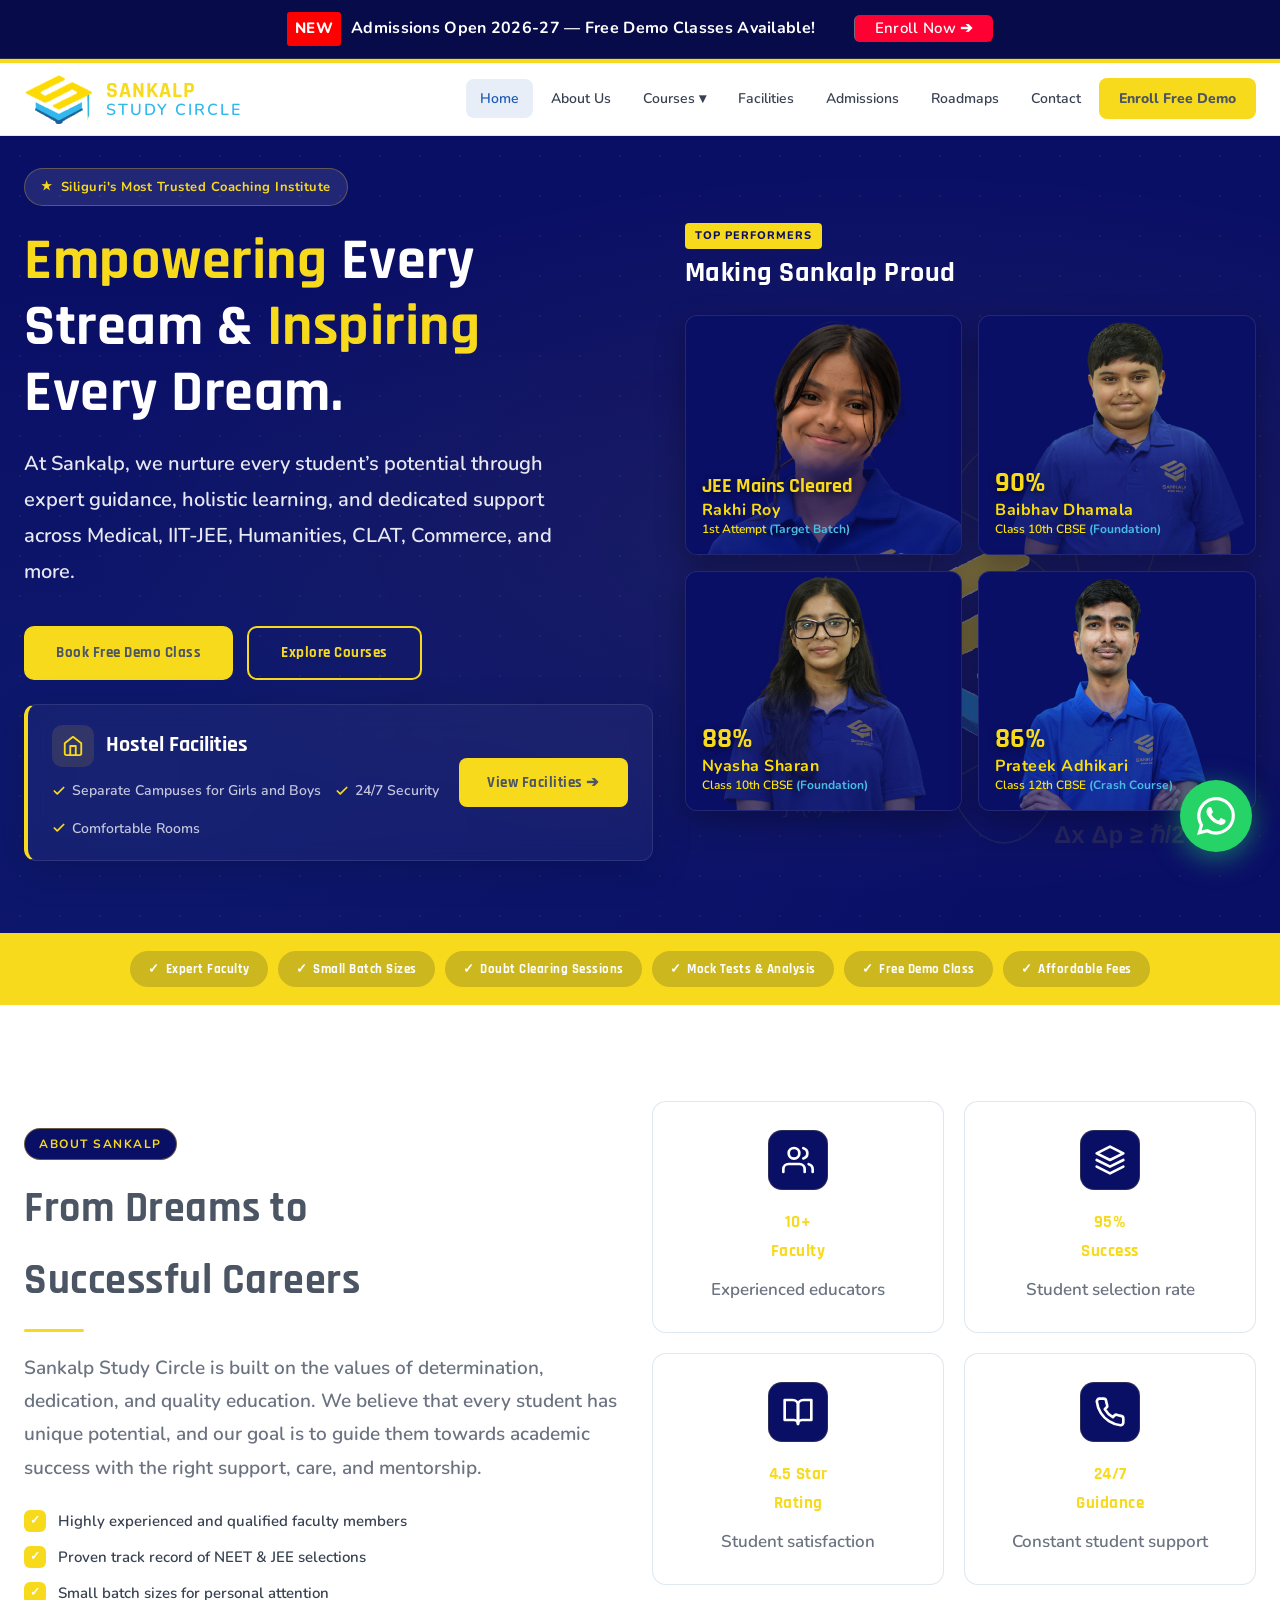
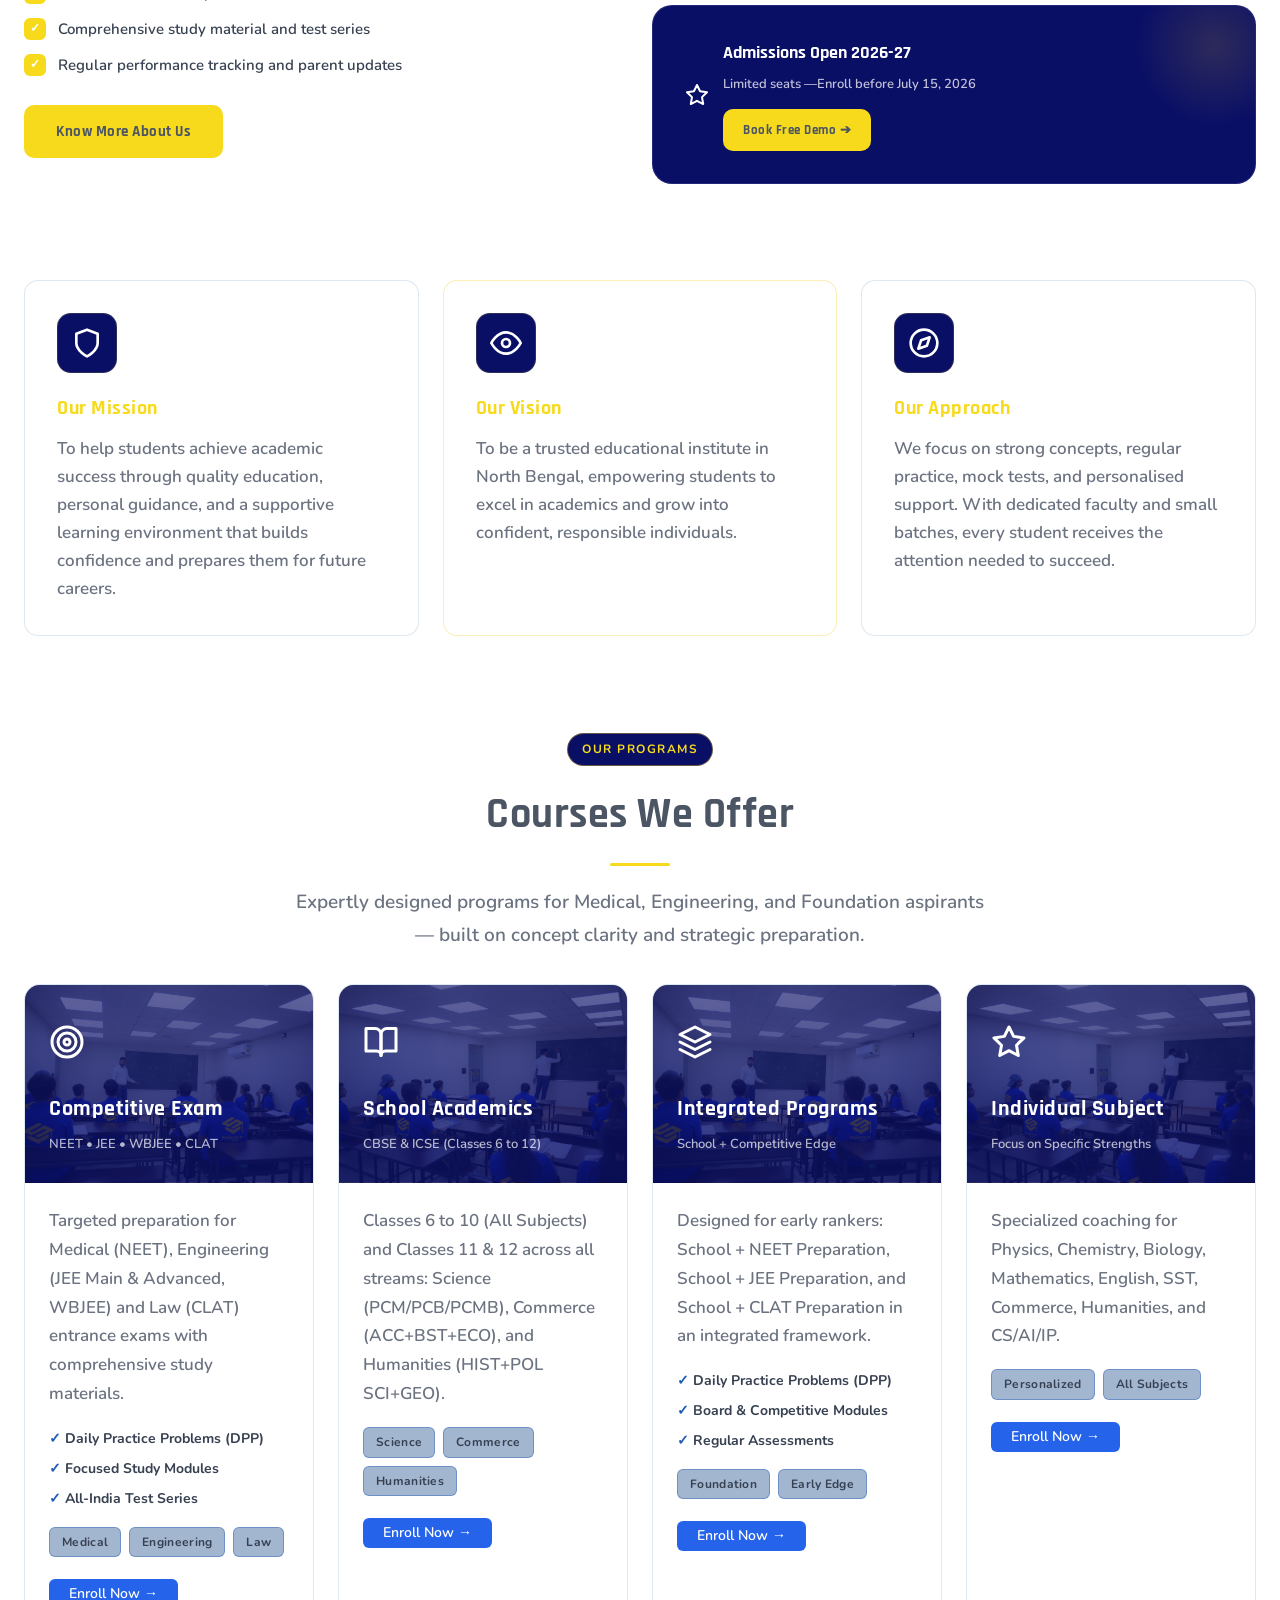
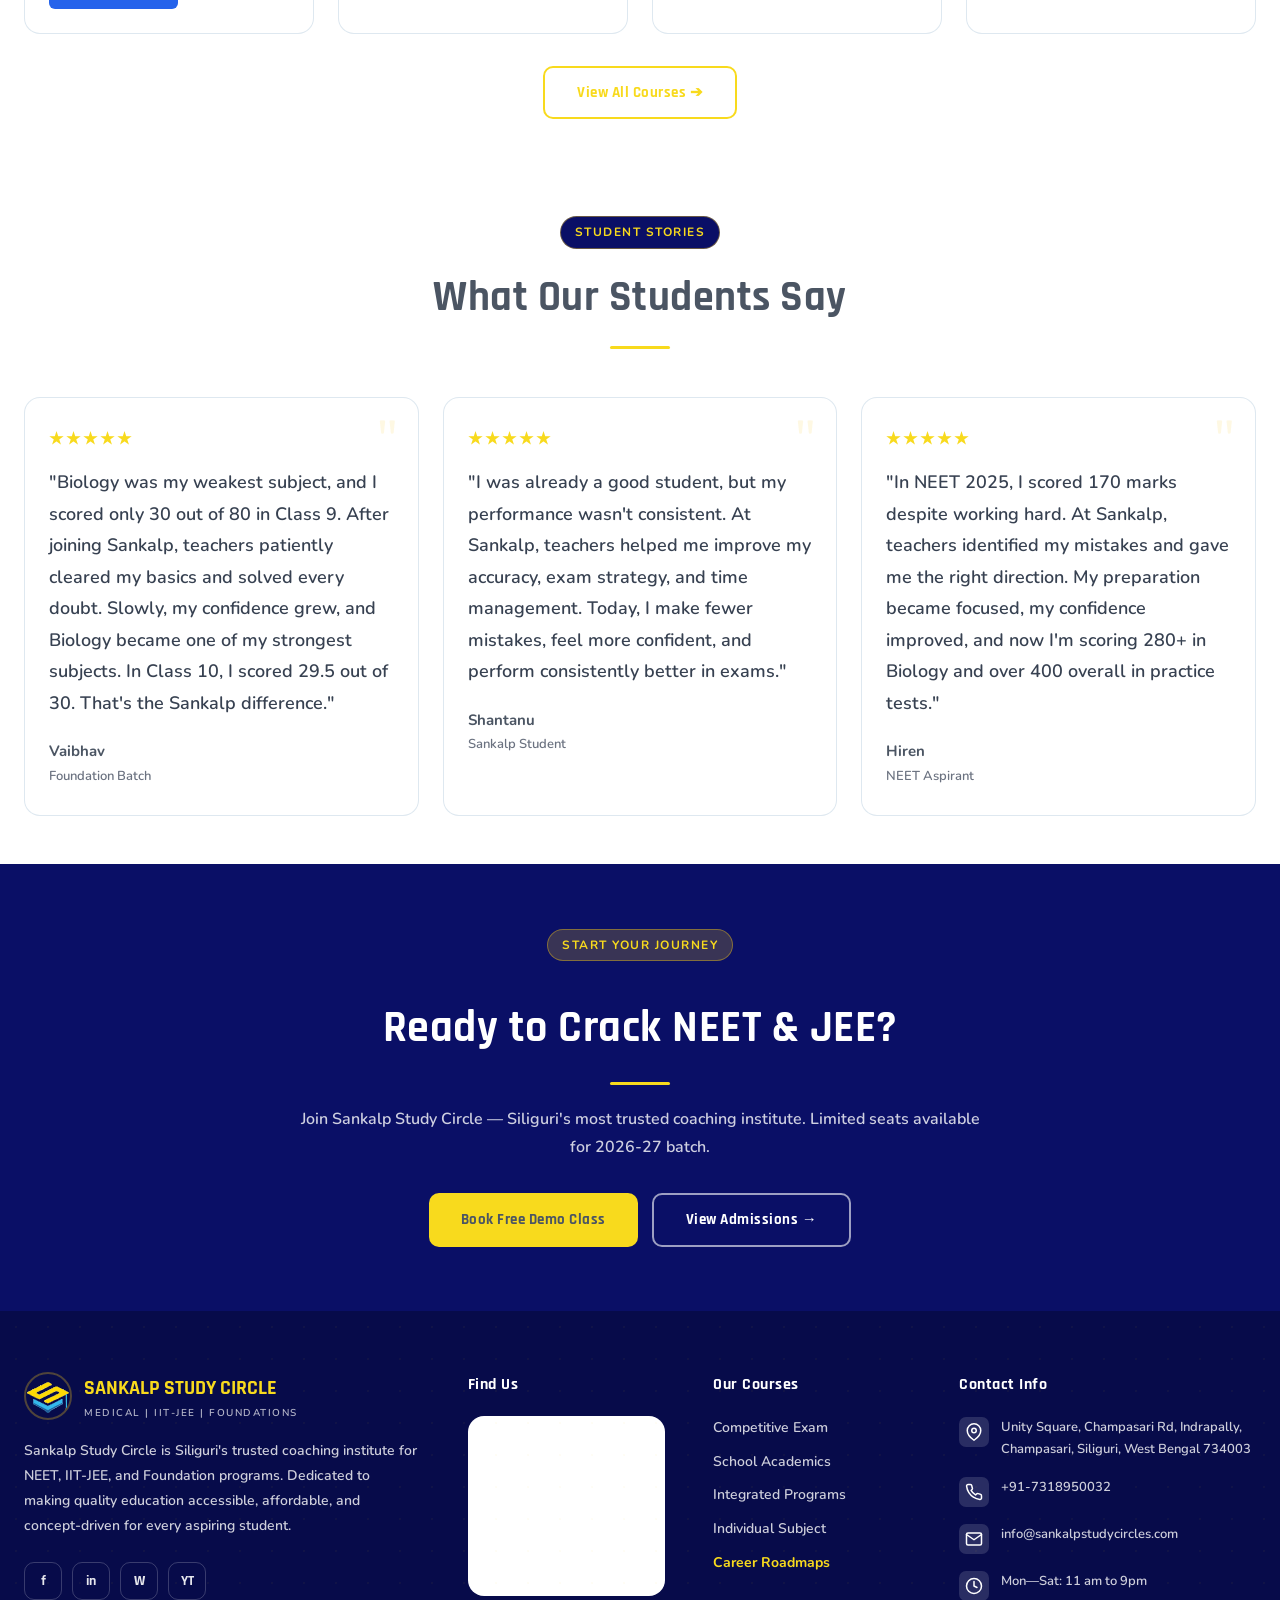
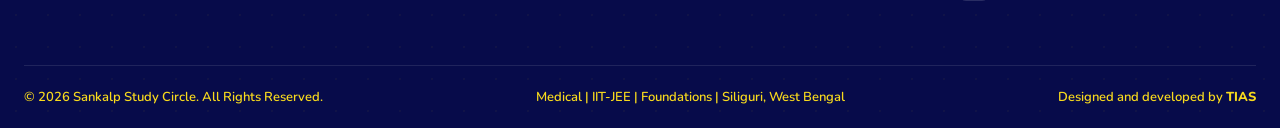
==== commit a3a02176: "Update index.html" ====
--- a/index.html
+++ b/index.html
@@ -468,14 +468,7 @@
   </div>
 </div>
 
-<div class="modal-overlay" id="popupModal">
-  <div class="poster-modal-box">
-    <div class="poster-close-btn" onclick="closePopup()" aria-label="Close popup">
-      <svg width="24" height="24" viewBox="0 0 24 24" fill="none" stroke="currentColor" stroke-width="2.5" stroke-linecap="round" stroke-linejoin="round"><line x1="18" y1="6" x2="6" y2="18"></line><line x1="6" y1="6" x2="18" y2="18"></line></svg>
-    </div>
-    <img src="RENEET.png" alt="RENEET" />
-  </div>
-</div>
+
 
 
 
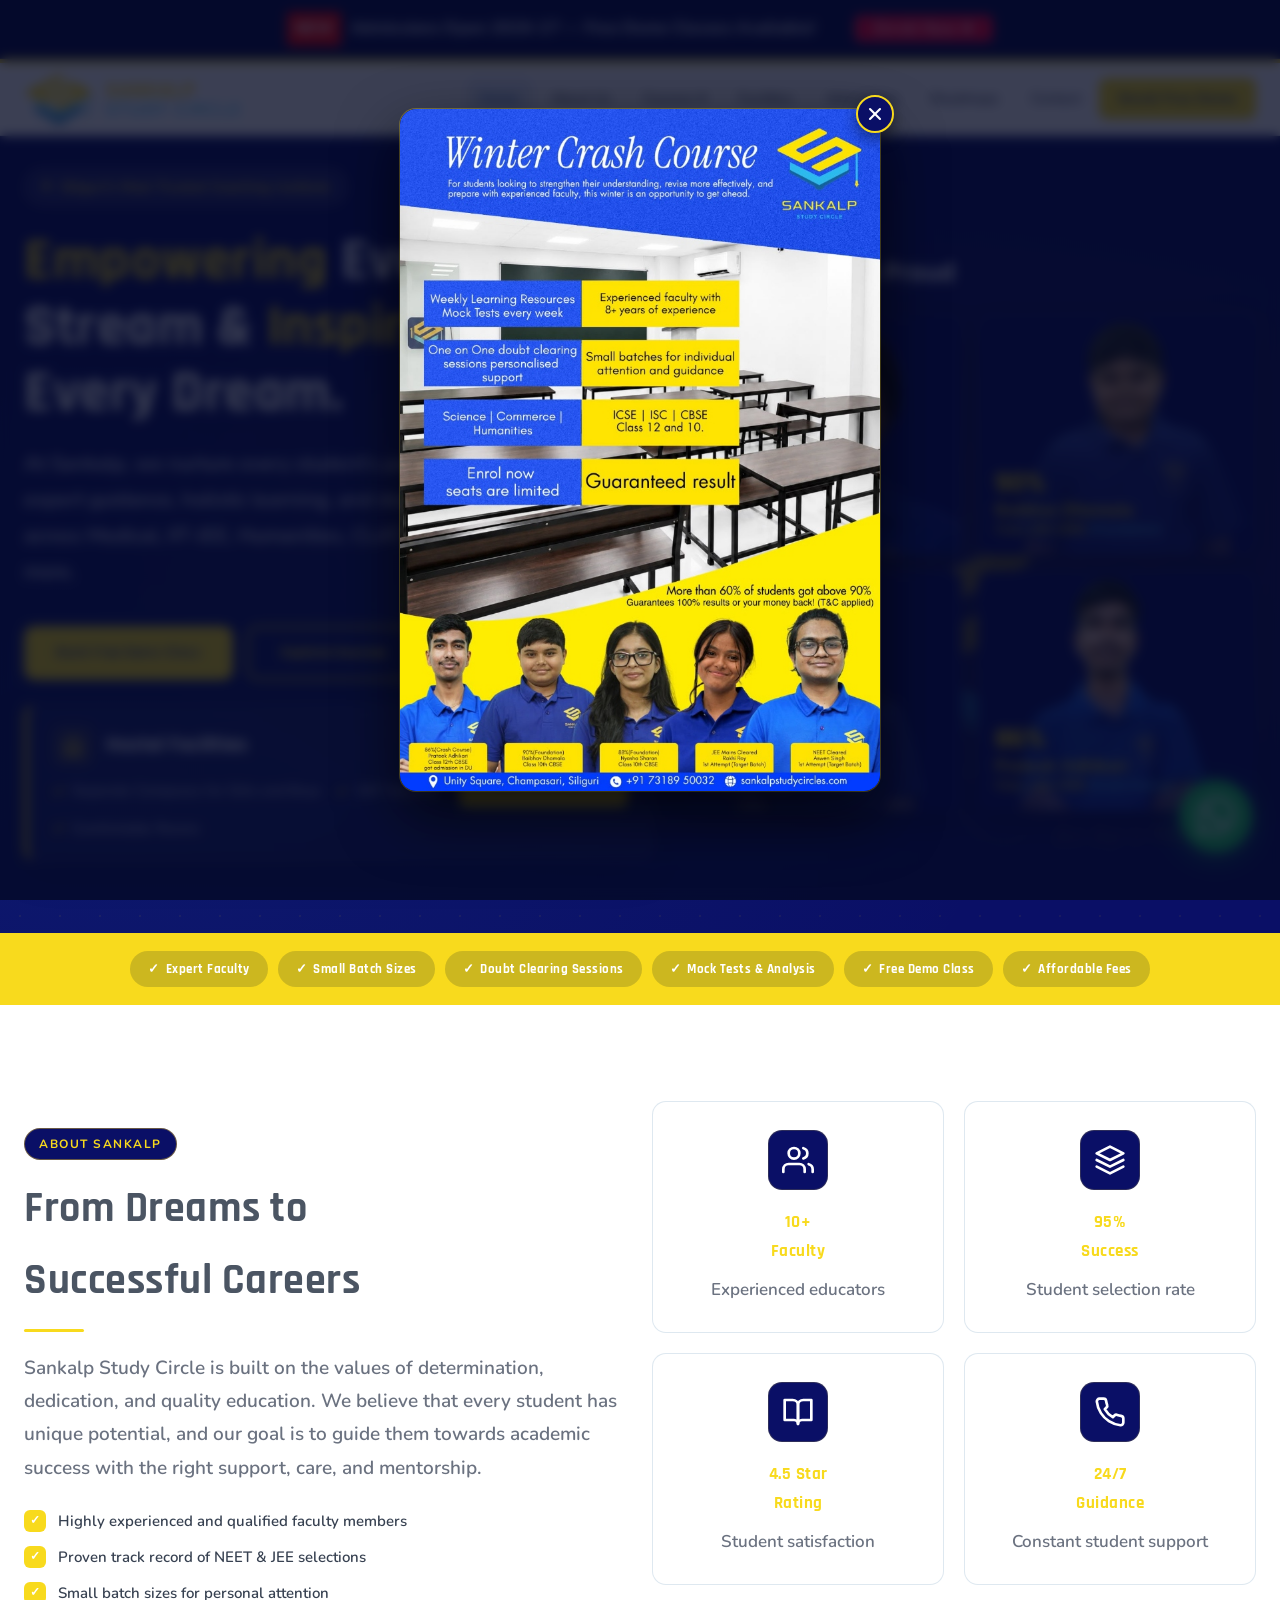
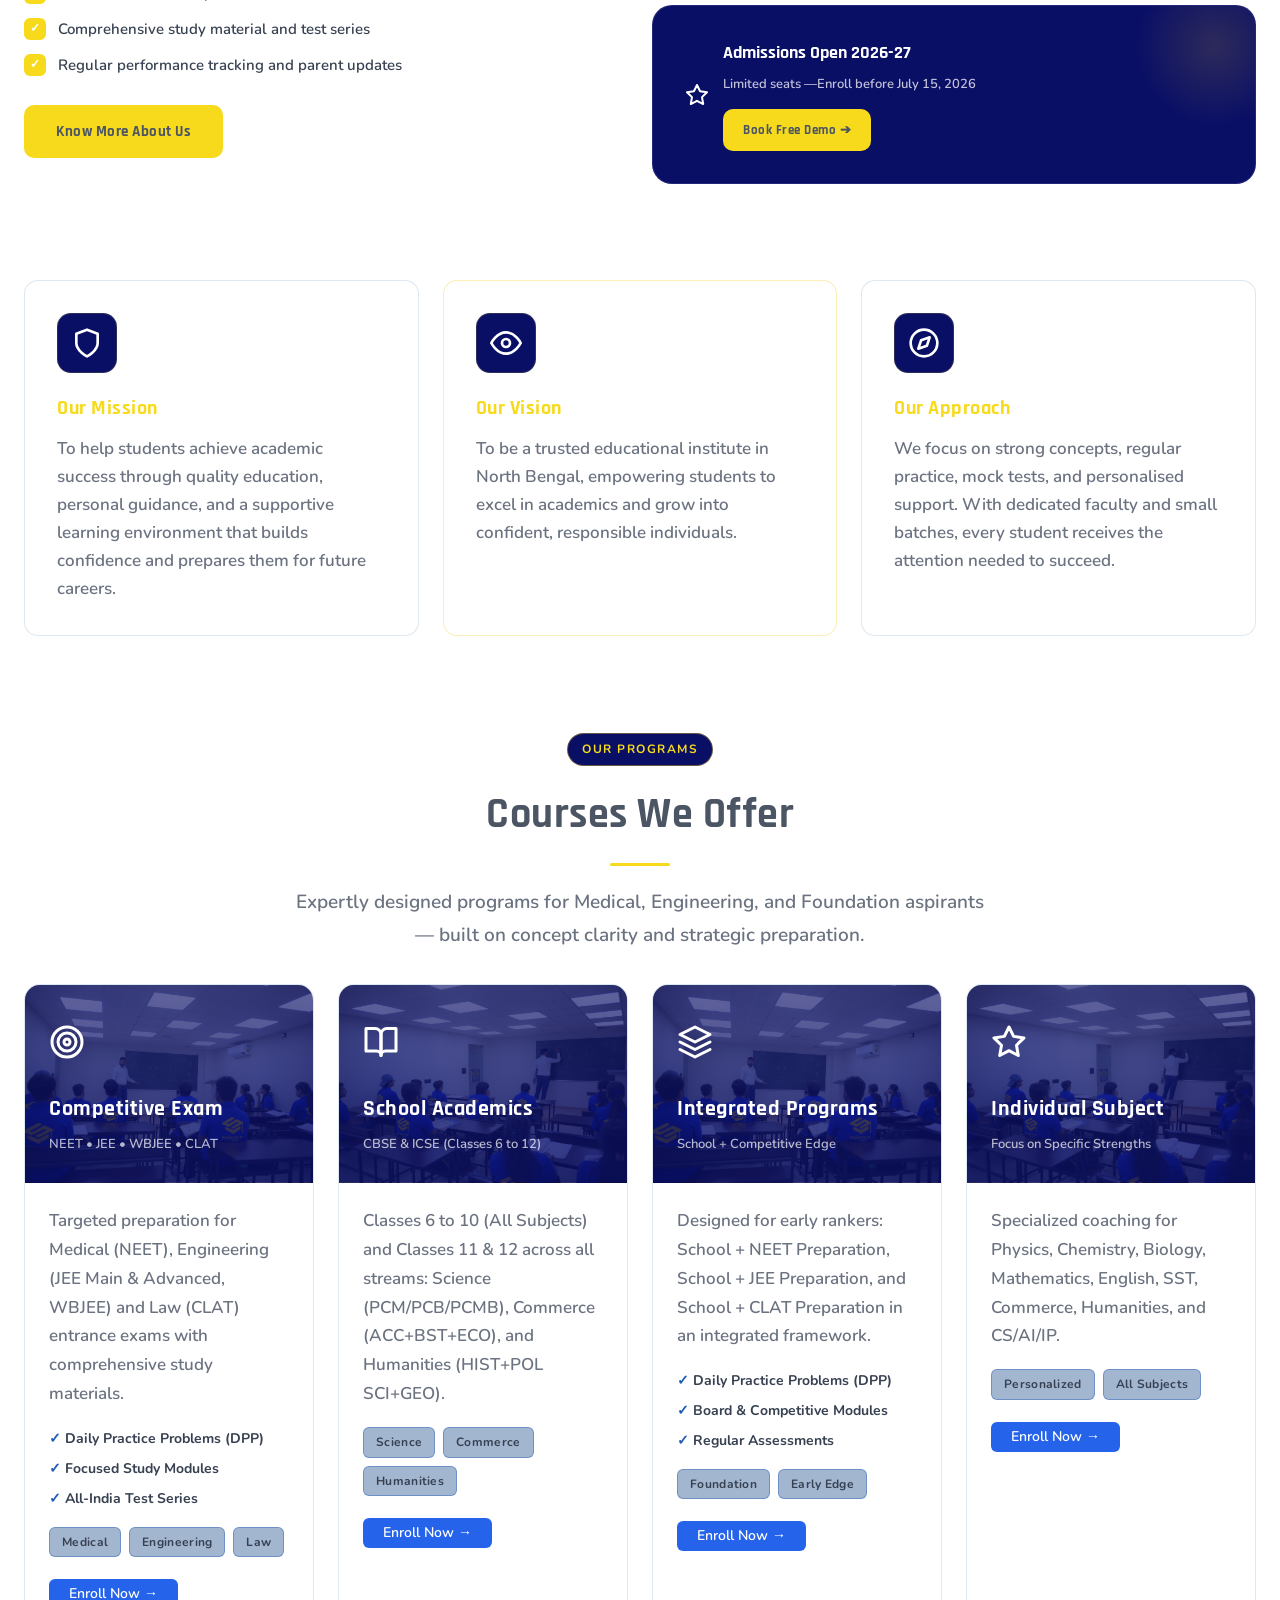
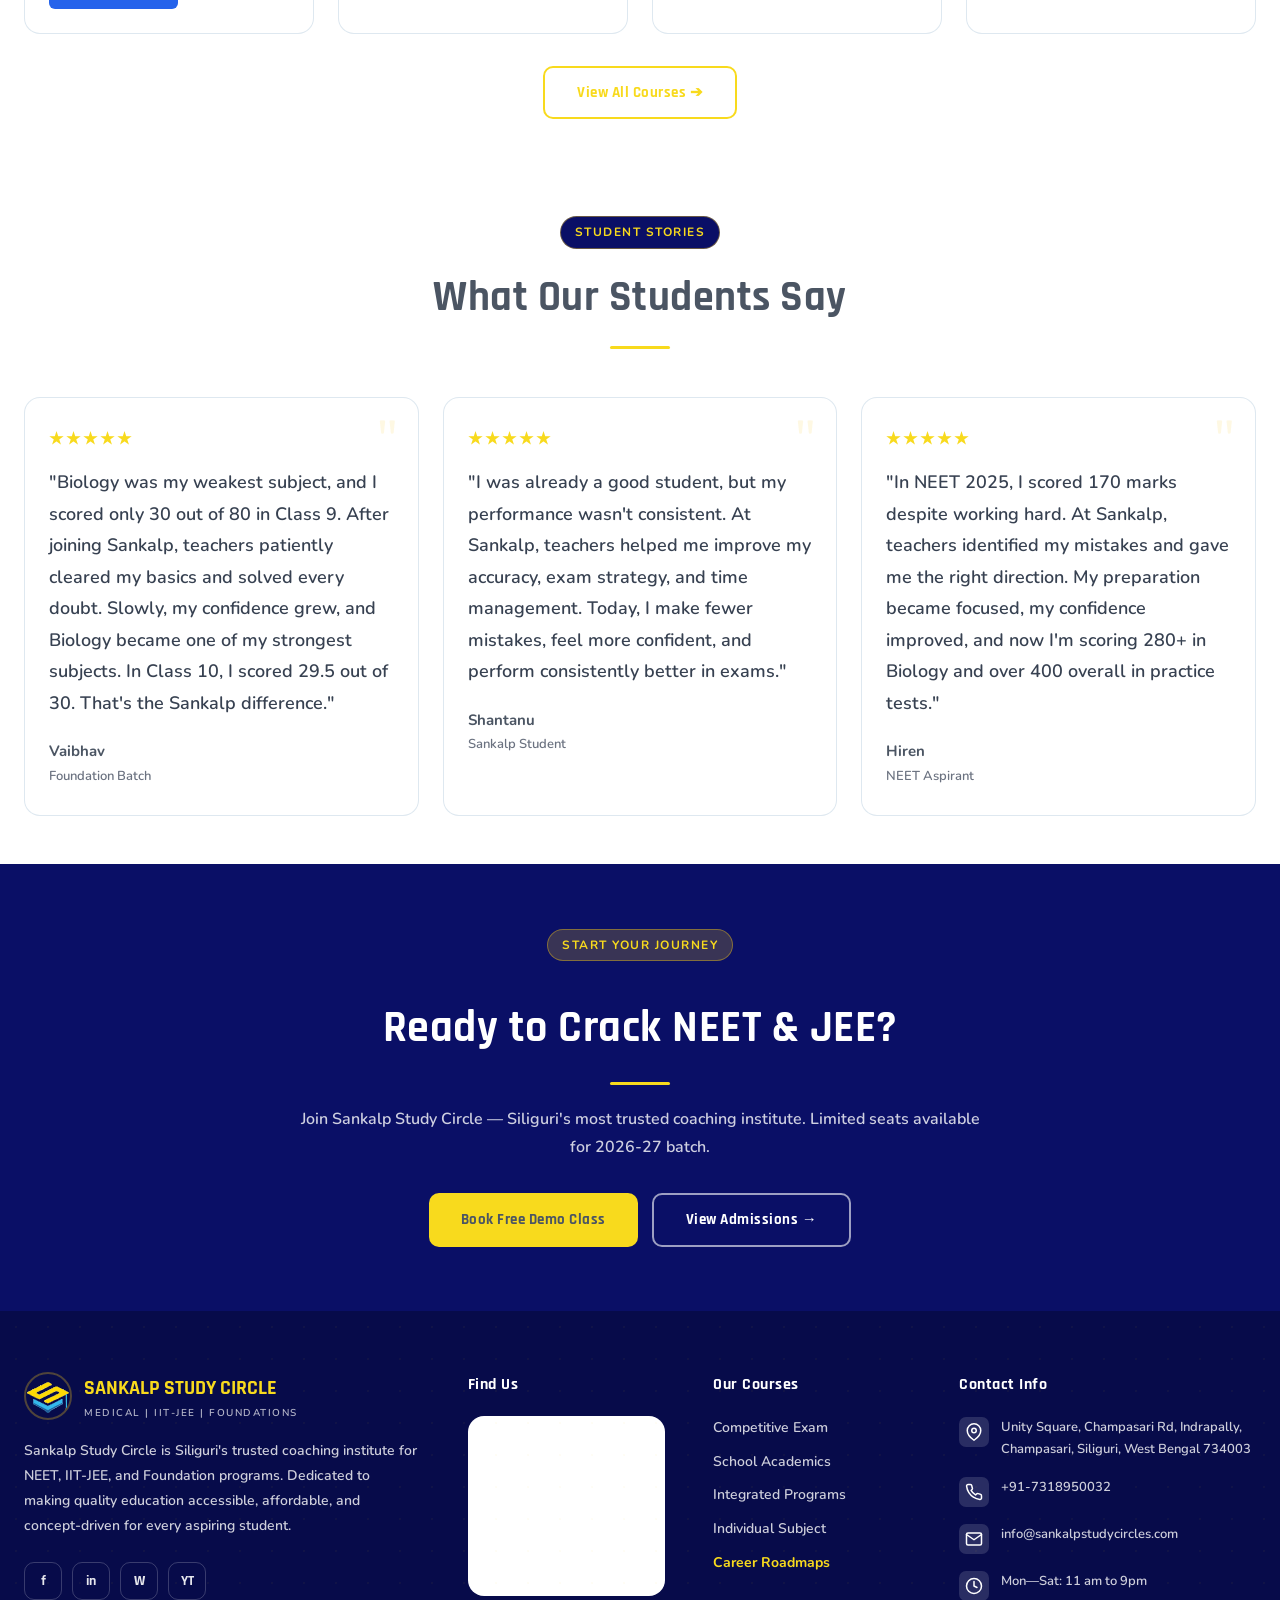
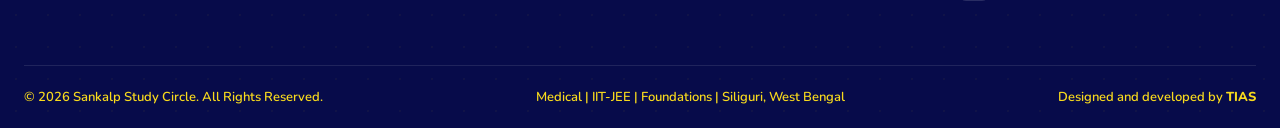
==== commit a2b30416: "Add mobile responsive Winter Crash Course popup modal" ====
--- a/index.html
+++ b/index.html
@@ -1,478 +1,489 @@
-<!DOCTYPE html>
-<html lang="en">
-<head>
-<meta charset="UTF-8">
-<meta name="viewport" content="width=device-width, initial-scale=1.0">
-<title>Sankalp Study Circle | Medical | IIT-JEE | Foundations</title>
-<link href="https://fonts.googleapis.com/css2?family=Rajdhani:wght@400;500;600;700&family=Nunito:wght@400;500;600;700;800&display=swap" rel="stylesheet">
-<link rel="stylesheet" href="style.css?v=7">
-<link rel="icon" href="sankalp_logo.svg" type="image/png" />
-</head>
-<body>
-
-<!-- NOTICE BAR -->
-<div class="notice-bar">
-  <span>NEW</span>
-  Admissions Open 2026-27 — Free Demo Classes Available! &nbsp;
-  <a href="contact" class="btn-enroll-blue">Enroll Now ➔</a>
-</div>
-
-<!-- NAV -->
-<nav>
-  <div class="nav-inner">
-    <a class="nav-logo" href="/">
-      <img src="sankalp_logo.svg" alt="Sankalp Logo" class="logo-img">
-      <div class="nav-logo-text">
-        <span class="nav-logo-name">SANKALP</span>
-        <span class="nav-logo-sub">STUDY CIRCLE</span>
-      </div>
-    </a>
-    <ul class="nav-links">
-      <li><a href="/"  class="active" id="nav-home">Home</a></li>
-      <li><a href="about" id="nav-about">About Us</a></li>
-      <li class="dropdown-wrap">
-        <a href="courses">Courses ▾</a>
-        <ul class="dropdown">
-          <li><a href="courses">Competitive Exam</a></li>
-          <li><a href="courses">School Academics</a></li>
-          <li><a href="courses">Integrated Programs</a></li>
-          <li><a href="courses">Individual Subject</a></li>
-        </ul>
-      </li>
-      
-      <li><a href="facilities" id="nav-facilities">Facilities</a></li>
-      <li><a href="admissions" id="nav-admissions">Admissions</a></li>
-      <li><a href="roadmap" id="nav-roadmap">Roadmaps</a></li>
-
-      <li><a href="contact" id="nav-contact">Contact</a></li>
-      <li><a href="contact" class="nav-cta">Enroll Free Demo</a></li>
-    </ul>
-    <div class="hamburger" onclick="toggleMob()">
-      <span></span><span></span><span></span>
-    </div>
-  </div>
-  <div class="mob-menu" id="mobMenu">
-    <a href="/"><svg width="18" height="18" viewBox="0 0 24 24" fill="none" stroke="currentColor" stroke-width="2" stroke-linecap="round" stroke-linejoin="round" style="margin-right:6px;vertical-align:middle"><path d="M3 9l9-7 9 7v11a2 2 0 0 1-2 2H5a2 2 0 0 1-2-2z"></path><polyline points="9 22 9 12 15 12 15 22"></polyline></svg> Home</a>
-    <a href="about"><svg width="18" height="18" viewBox="0 0 24 24" fill="none" stroke="currentColor" stroke-width="2" stroke-linecap="round" stroke-linejoin="round" style="margin-right:6px;vertical-align:middle"><circle cx="12" cy="12" r="10"></circle><line x1="12" y1="16" x2="12" y2="12"></line><line x1="12" y1="8" x2="12.01" y2="8"></line></svg> About Us</a>
-    <a href="courses"><svg width="18" height="18" viewBox="0 0 24 24" fill="none" stroke="currentColor" stroke-width="2" stroke-linecap="round" stroke-linejoin="round" style="margin-right:6px;vertical-align:middle"><path d="M4 19.5A2.5 2.5 0 0 1 6.5 17H20"></path><path d="M6.5 2H20v20H6.5A2.5 2.5 0 0 1 4 19.5v-15A2.5 2.5 0 0 1 6.5 2z"></path></svg> Courses</a>
-    <a class="sub" href="courses">&#8627; Competitive Exam</a>
-    <a class="sub" href="courses">&#8627; School Academics</a>
-    <a class="sub" href="courses">&#8627; Integrated Programs</a>
-    <a class="sub" href="courses">&#8627; Individual Subject</a>
-    <a href="facilities"><svg width="18" height="18" viewBox="0 0 24 24" fill="none" stroke="currentColor" stroke-width="2" stroke-linecap="round" stroke-linejoin="round" style="margin-right:6px;vertical-align:middle"><rect x="4" y="2" width="16" height="20" rx="2" ry="2"></rect><path d="M9 22v-4h6v4"></path><path d="M8 6h.01"></path><path d="M16 6h.01"></path><path d="M12 6h.01"></path><path d="M12 10h.01"></path><path d="M12 14h.01"></path><path d="M16 10h.01"></path><path d="M16 14h.01"></path><path d="M8 10h.01"></path><path d="M8 14h.01"></path></svg> Facilities</a>
-    <a href="admissions"><svg width="18" height="18" viewBox="0 0 24 24" fill="none" stroke="currentColor" stroke-width="2" stroke-linecap="round" stroke-linejoin="round" style="margin-right:6px;vertical-align:middle"><path d="M11 4H4a2 2 0 0 0-2 2v14a2 2 0 0 0 2 2h14a2 2 0 0 0 2-2v-7"></path><path d="M18.5 2.5a2.121 2.121 0 0 1 3 3L12 15l-4 1 1-4 9.5-9.5z"></path></svg> Admissions</a>
-    <a href="roadmap"><svg width="18" height="18" viewBox="0 0 24 24" fill="none" stroke="currentColor" stroke-width="2" stroke-linecap="round" stroke-linejoin="round" style="margin-right:6px;vertical-align:middle"><polyline points="22 12 18 12 15 21 9 3 6 12 2 12"></polyline></svg> Roadmaps</a>
-
-    <a href="contact"><svg width="18" height="18" viewBox="0 0 24 24" fill="none" stroke="currentColor" stroke-width="2" stroke-linecap="round" stroke-linejoin="round"><path d="M22 16.92v3a2 2 0 0 1-2.18 2 19.79 19.79 0 0 1-8.63-3.07 19.5 19.5 0 0 1-6-6 19.79 19.79 0 0 1-3.07-8.67A2 2 0 0 1 4.11 2h3a2 2 0 0 1 2 1.72 12.84 12.84 0 0 0 .7 2.81 2 2 0 0 1-.45 2.11L8.09 9.91a16 16 0 0 0 6 6l1.27-1.27a2 2 0 0 1 2.11-.45 12.84 12.84 0 0 0 2.81.7A2 2 0 0 1 22 16.92z"></path></svg> Contact</a>
-    <a href="contact" class="btn-enroll-blue mob-enroll"><svg width="18" height="18" viewBox="0 0 24 24" fill="none" stroke="currentColor" stroke-width="2" stroke-linecap="round" stroke-linejoin="round" style="margin-right:6px;vertical-align:middle"><polygon points="12 2 15.09 8.26 22 9.27 17 14.14 18.18 21.02 12 17.77 5.82 21.02 7 14.14 2 9.27 8.91 8.26 12 2"></polygon></svg> Enroll Now ➔</a>
-  </div>
-</nav>
-
-
-<div class="page active" id="page-index">
-
-
-  <!-- HERO -->
-  <div class="hero">
-    <div class="hero-dots"></div>
-    <div class="hero-inner">
-      <div>
-        <div class="hero-badge">Siliguri's Most Trusted Coaching Institute</div>
-        <h1>  <span> Empowering </span> Every Stream &  <span> Inspiring</span> <br>Every Dream.</h1>
-        <p>At Sankalp, we nurture every student’s potential through expert guidance, holistic learning, and dedicated support across Medical, IIT-JEE, Humanities, CLAT, Commerce, and more.</p>
-        <div class="hero-btns">
-          <a href="contact" class="btn-gold">Book Free Demo Class</a>
-          <a href="courses" class="btn-outline-gold">Explore Courses</a>
-        </div>
-        <div style="background: rgba(255, 255, 255, 0.04); border: 1px solid rgba(255, 255, 255, 0.1); border-left: 4px solid var(--gold); border-radius: 12px; padding: 20px 24px; display: flex; align-items: center; justify-content: space-between; flex-wrap: wrap; gap: 20px; backdrop-filter: blur(12px); box-shadow: 0 10px 40px rgba(0,0,0,0.15); margin-top: 10px;">
-          <div style="flex: 1; min-width: 280px;">
-            <div style="font-family: 'Rajdhani', sans-serif; font-size: 22px; font-weight: 700; color: #fff; margin-bottom: 12px; display: flex; align-items: center; gap: 12px;">
-              <div style="width: 42px; height: 42px; border-radius: 10px; background: rgba(245, 197, 24, 0.12); display: flex; align-items: center; justify-content: center; color: var(--gold); flex-shrink: 0;">
-                <svg width="22" height="22" viewBox="0 0 24 24" fill="none" stroke="currentColor" stroke-width="2" stroke-linecap="round" stroke-linejoin="round"><path d="M3 9l9-7 9 7v11a2 2 0 0 1-2 2H5a2 2 0 0 1-2-2z"></path><polyline points="9 22 9 12 15 12 15 22"></polyline></svg>
-              </div>
-              Hostel Facilities
-            </div>
-            <div style="display: flex; gap: 14px; flex-wrap: wrap; font-size: 14px; color: rgba(255,255,255,0.75); font-weight: 600;">
-              <span style="display: flex; align-items: center; gap: 6px;"><svg width="14" height="14" viewBox="0 0 24 24" fill="none" stroke="var(--gold)" stroke-width="3" stroke-linecap="round" stroke-linejoin="round"><polyline points="20 6 9 17 4 12"></polyline></svg> Separate Campuses for Girls and Boys</span>
-              <span style="display: flex; align-items: center; gap: 6px;"><svg width="14" height="14" viewBox="0 0 24 24" fill="none" stroke="var(--gold)" stroke-width="3" stroke-linecap="round" stroke-linejoin="round"><polyline points="20 6 9 17 4 12"></polyline></svg> 24/7 Security</span>
-              <span style="display: flex; align-items: center; gap: 6px;"><svg width="14" height="14" viewBox="0 0 24 24" fill="none" stroke="var(--gold)" stroke-width="3" stroke-linecap="round" stroke-linejoin="round"><polyline points="20 6 9 17 4 12"></polyline></svg> Comfortable Rooms</span>
-            </div>
-          </div>
-          <a href="facilities" class="btn-gold" style="padding: 12px 28px; font-size: 15px; border-radius: 8px;">View Facilities ➔</a>
-        </div>
-      </div>
-      <div class="hero-right">
-        <div class="achievers-showcase">
-          <div class="showcase-header">
-            <span class="showcase-badge"> TOP PERFORMERS</span>
-            <h3>Making Sankalp Proud</h3>
-          </div>
-          <div class="showcase-grid">
-            
-            <div class="sc-card">
-              <img src="Rakhi.png" alt="Rakhi Roy" class="sc-img">
-              <div class="sc-overlay">
-                <div class="sc-score" style="font-size: 20px; line-height: 1.1;">JEE Mains Cleared</div>
-                <div class="sc-details">
-                  <h4>Rakhi Roy</h4>
-                  <p>1st Attempt <span>(Target Batch)</span></p>
-                </div>
-              </div>
-            </div>
-
-            <div class="sc-card">
-              <img src="Baibhav.png" alt="Baibhav Dhamala" class="sc-img">
-              <div class="sc-overlay">
-                <div class="sc-score">90%</div>
-                <div class="sc-details">
-                  <h4>Baibhav Dhamala</h4>
-                  <p>Class 10th CBSE <span>(Foundation)</span></p>
-                </div>
-              </div>
-            </div>
-
-            <div class="sc-card">
-              <img src="Nyasha.png" alt="Nyasha Sharan" class="sc-img">
-              <div class="sc-overlay">
-                <div class="sc-score">88%</div>
-                <div class="sc-details">
-                  <h4>Nyasha Sharan</h4>
-                  <p>Class 10th CBSE <span>(Foundation)</span></p>
-                </div>
-              </div>
-            </div>
-
-            <div class="sc-card">
-              <img src="Prateek.png" alt="Prateek Adhikari" class="sc-img">
-              <div class="sc-overlay">
-                <div class="sc-score">86%</div>
-                <div class="sc-details">
-                  <h4>Prateek Adhikari</h4>
-                  <p>Class 12th CBSE <span>(Crash Course)</span></p>
-                </div>
-              </div>
-            </div>
-
-          </div>
-        </div>
-      </div>
-    </div>
-  </div>
-
-  <!-- FEATURE STRIP -->
-  <div class="feat-strip">
-    <div class="feat-strip-inner">
-      <div class="feat-pill">Expert Faculty</div>
-      <div class="feat-pill">Small Batch Sizes</div>
-      <div class="feat-pill">Doubt Clearing Sessions</div>
-      <div class="feat-pill">Mock Tests & Analysis</div>
-      <div class="feat-pill">Free Demo Class</div>
-      <div class="feat-pill">Affordable Fees</div>
-    </div>
-  </div>
-
-  <!-- ABOUT SNIP -->
-  <div class="section" style="background:var(--card)">
-    <div class="section-inner">
-      <div class="grid-2">
-        <div>
-          <div class="section-tag">ABOUT SANKALP</div>
-          <h2 class="section-title">From Dreams to <br>Successful Careers</h2>
-          <div class="gold-line"></div>
-          <p class="section-sub" style="margin-bottom:24px">Sankalp Study Circle is built on the values of determination, dedication, and quality education. We believe that every student has unique potential, and our goal is to guide them towards academic success with the right support, care, and mentorship.</p>
-          <ul class="check-list">
-            <li>Highly experienced and qualified faculty members</li>
-            <li>Proven track record of NEET & JEE selections</li>
-            <li>Small batch sizes for personal attention</li>
-            <li>Comprehensive study material and test series</li>
-            <li>Regular performance tracking and parent updates</li>
-          </ul>
-          <div style="margin-top:28px">
-            <a href="about" class="btn-gold">Know More About Us</a>
-          </div>
-        </div>
-        <div>
-          <div class="grid-4 hide-on-mobile" style="margin-top:0;">
-            <div class="why-card">
-              <div class="why-icon"><svg width="24" height="24" viewBox="0 0 24 24" fill="none" stroke="currentColor" stroke-width="2" stroke-linecap="round" stroke-linejoin="round"><path d="M17 21v-2a4 4 0 0 0-4-4H5a4 4 0 0 0-4 4v2"/><circle cx="9" cy="7" r="4"/><path d="M23 21v-2a4 4 0 0 0-3-3.87"/><path d="M16 3.13a4 4 0 0 1 0 7.75"/></svg></div>
-              <h3>10+<br>Faculty</h3>
-              <p>Experienced educators</p>
-            </div>
-            <div class="why-card">
-              <div class="why-icon"><svg width="24" height="24" viewBox="0 0 24 24" fill="none" stroke="currentColor" stroke-width="2" stroke-linecap="round" stroke-linejoin="round"><polygon points="12 2 2 7 12 12 22 7 12 2"/><polyline points="2 12 12 17 22 12"/><polyline points="2 17 12 22 22 17"/></svg></div>
-              <h3>95%<br>Success</h3>
-              <p>Student selection rate</p>
-            </div>
-            <div class="why-card">
-              <div class="why-icon"><svg width="24" height="24" viewBox="0 0 24 24" fill="none" stroke="currentColor" stroke-width="2" stroke-linecap="round" stroke-linejoin="round"><path d="M2 3h6a4 4 0 0 1 4 4v14a3 3 0 0 0-3-3H2z"/><path d="M22 3h-6a4 4 0 0 0-4 4v14a3 3 0 0 1 3-3h7z"/></svg></div>
-              <h3>4.5 Star<br>Rating</h3>
-              <p>Student satisfaction</p>
-            </div>
-            <div class="why-card">
-              <div class="why-icon"><svg width="24" height="24" viewBox="0 0 24 24" fill="none" stroke="currentColor" stroke-width="2" stroke-linecap="round" stroke-linejoin="round"><path d="M22 16.92v3a2 2 0 0 1-2.18 2 19.79 19.79 0 0 1-8.63-3.07 19.5 19.5 0 0 1-6-6 19.79 19.79 0 0 1-3.07-8.67A2 2 0 0 1 4.11 2h3a2 2 0 0 1 2 1.72 12.84 12.84 0 0 0 .7 2.81 2 2 0 0 1-.45 2.11L8.09 9.91a16 16 0 0 0 6 6l1.27-1.27a2 2 0 0 1 2.11-.45 12.84 12.84 0 0 0 2.81.7A2 2 0 0 1 22 16.92z"></path></svg></div>
-              <h3>24/7<br>Guidance</h3>
-              <p>Constant student support</p>
-            </div>
-          </div>
-          <div class="hero-card" style="margin-top:20px;background:#0a0f66">
-            <div style="display:flex;align-items:center;gap:14px">
-              <div style="font-size:40px"><svg width="24" height="24" viewBox="0 0 24 24" fill="none" stroke="currentColor" stroke-width="2" stroke-linecap="round" stroke-linejoin="round"><polygon points="12 2 15.09 8.26 22 9.27 17 14.14 18.18 21.02 12 17.77 5.82 21.02 7 14.14 2 9.27 8.91 8.26 12 2"></polygon></svg></div>
-              <div>
-                <div style="font-family:'Rajdhani',sans-serif;font-size:18px;font-weight:700;color:#fff;margin-bottom:4px">Admissions Open 2026-27</div>
-                <div style="font-size:13px;color:rgba(255,255,255,.75);margin-bottom:14px">Limited seats —Enroll before July 15, 2026</div>
-                <a href="contact" class="btn-gold" style="font-size:13px;padding:10px 20px">Book Free Demo ➔</a>
-              </div>
-            </div>
-          </div>
-        </div>
-      </div>
-    </div>
-  </div>
-
-  <!-- MISSION VISION -->
-  <div class="section" style="background:var(--card); padding-top: 0;">
-    <div class="section-inner">
-      <div class="grid-3">
-        <div class="why-card" style="text-align:left;padding:32px">
-          <div class="why-icon" style="margin:0 0 18px"><svg width="24" height="24" viewBox="0 0 24 24" fill="none" stroke="currentColor" stroke-width="2" stroke-linecap="round" stroke-linejoin="round"><path d="M12 22s8-4 8-10V5l-8-3-8 3v7c0 6 8 10 8 10z"></path></svg></div>
-          <h3 style="font-size:20px;margin-bottom:10px">Our Mission</h3>
-          <p>To help students achieve academic success through quality education, personal guidance, and a supportive learning environment that builds confidence and prepares them for future careers.</p>
-        </div>
-        <div class="why-card" style="text-align:left;padding:32px;border-color:rgba(245,197,24,0.3)">
-          <div class="why-icon" style="margin:0 0 18px"><svg width="24" height="24" viewBox="0 0 24 24" fill="none" stroke="currentColor" stroke-width="2" stroke-linecap="round" stroke-linejoin="round"><path d="M1 12s4-8 11-8 11 8 11 8-4 8-11 8-11-8-11-8z"></path><circle cx="12" cy="12" r="3"></circle></svg></div>
-          <h3 style="font-size:20px;margin-bottom:10px">Our Vision</h3>
-          <p>To be a trusted educational institute in North Bengal, empowering students to excel in academics and grow into confident, responsible individuals.</p>
-        </div>
-        <div class="why-card" style="text-align:left;padding:32px">
-          <div class="why-icon" style="margin:0 0 18px"><svg width="24" height="24" viewBox="0 0 24 24" fill="none" stroke="currentColor" stroke-width="2" stroke-linecap="round" stroke-linejoin="round"><circle cx="12" cy="12" r="10"></circle><polygon points="16.24 7.76 14.12 14.12 7.76 16.24 9.88 9.88 16.24 7.76"></polygon></svg></div>
-          <h3 style="font-size:20px;margin-bottom:10px">Our Approach</h3>
-          <p>We focus on strong concepts, regular practice, mock tests, and personalised support. With dedicated faculty and small batches, every student receives the attention needed to succeed.</p>
-        </div>
-      </div>
-    </div>
-  </div>
-
-  <!-- COURSES SNIP -->
-  <div class="section">
-    <div class="section-inner">
-      <div style="text-align:center">
-        <div class="section-tag">OUR PROGRAMS</div>
-        <h2 class="section-title">Courses We Offer</h2>
-        <div class="gold-line center"></div>
-        <p class="section-sub" style="margin:0 auto">Expertly designed programs for Medical, Engineering, and Foundation aspirants — built on concept clarity and strategic preparation.</p>
-      </div>
-      <div class="grid-2-4">
-        <div class="course-card">
-          <div class="course-top bg-1">
-            <div class="course-icon"><svg width="24" height="24" viewBox="0 0 24 24" fill="none" stroke="currentColor" stroke-width="2" stroke-linecap="round" stroke-linejoin="round"><circle cx="12" cy="12" r="10"/><circle cx="12" cy="12" r="6"/><circle cx="12" cy="12" r="2"/></svg></div>
-            <h3>Competitive Exam</h3>
-            <p>NEET &bull; JEE &bull; WBJEE &bull; CLAT</p>
-          </div>
-          <div class="course-body">
-            <p>Targeted preparation for Medical (NEET), Engineering (JEE Main & Advanced, WBJEE) and Law (CLAT) entrance exams with comprehensive study materials.</p>
-            <ul style="list-style: none; display: flex; flex-direction: column; gap: 6px; margin-bottom: 16px;">
-              <li style="font-size: 14px; color: var(--text); font-weight: 700;"><strong style="color: #1e5bb5;">✓</strong> Daily Practice Problems (DPP)</li>
-              <li style="font-size: 14px; color: var(--text); font-weight: 700;"><strong style="color: #1e5bb5;">✓</strong> Focused Study Modules</li>
-              <li style="font-size: 14px; color: var(--text); font-weight: 700;"><strong style="color: #1e5bb5;">✓</strong> All-India Test Series</li>
-            </ul>
-            <div class="course-tags">
-              <span class="tag">Medical</span><span class="tag">Engineering</span><span class="tag">Law</span>
-            </div>
-            <a href="contact" class="btn-enroll-blue block-enroll">Enroll Now &rarr;</a>
-          </div>
-        </div>
-        
-        <div class="course-card">
-          <div class="course-top bg-2">
-            <div class="course-icon"><svg width="24" height="24" viewBox="0 0 24 24" fill="none" stroke="currentColor" stroke-width="2" stroke-linecap="round" stroke-linejoin="round"><path d="M2 3h6a4 4 0 0 1 4 4v14a3 3 0 0 0-3-3H2z"/><path d="M22 3h-6a4 4 0 0 0-4 4v14a3 3 0 0 1 3-3h7z"/></svg></div>
-            <h3>School Academics</h3>
-            <p>CBSE & ICSE (Classes 6 to 12)</p>
-          </div>
-          <div class="course-body">
-            <p>Classes 6 to 10 (All Subjects) and Classes 11 & 12 across all streams: Science (PCM/PCB/PCMB), Commerce (ACC+BST+ECO), and Humanities (HIST+POL SCI+GEO).</p>
-            <div class="course-tags">
-              <span class="tag">Science</span><span class="tag">Commerce</span><span class="tag">Humanities</span>
-            </div>
-            <a href="contact" class="btn-enroll-blue block-enroll">Enroll Now &rarr;</a>
-          </div>
-        </div>
-
-        <div class="course-card">
-          <div class="course-top bg-1">
-            <div class="course-icon"><svg width="24" height="24" viewBox="0 0 24 24" fill="none" stroke="currentColor" stroke-width="2" stroke-linecap="round" stroke-linejoin="round"><polygon points="12 2 2 7 12 12 22 7 12 2"/><polyline points="2 12 12 17 22 12"/><polyline points="2 17 12 22 22 17"/></svg></div>
-            <h3>Integrated Programs</h3>
-            <p>School + Competitive Edge</p>
-          </div>
-          <div class="course-body">
-            <p>Designed for early rankers: School + NEET Preparation, School + JEE Preparation, and School + CLAT Preparation in an integrated framework.</p>
-            <ul style="list-style: none; display: flex; flex-direction: column; gap: 6px; margin-bottom: 16px;">
-              <li style="font-size: 14px; color: var(--text); font-weight: 700;"><strong style="color: #1e5bb5;">✓</strong> Daily Practice Problems (DPP)</li>
-              <li style="font-size: 14px; color: var(--text); font-weight: 700;"><strong style="color: #1e5bb5;">✓</strong> Board & Competitive Modules</li>
-              <li style="font-size: 14px; color: var(--text); font-weight: 700;"><strong style="color: #1e5bb5;">✓</strong> Regular Assessments</li>
-            </ul>
-            <div class="course-tags">
-              <span class="tag">Foundation</span><span class="tag">Early Edge</span>
-            </div>
-            <a href="contact" class="btn-enroll-blue block-enroll">Enroll Now &rarr;</a>
-          </div>
-        </div>
-
-        <div class="course-card">
-          <div class="course-top bg-2">
-            <div class="course-icon"><svg width="24" height="24" viewBox="0 0 24 24" fill="none" stroke="currentColor" stroke-width="2" stroke-linecap="round" stroke-linejoin="round"><polygon points="12 2 15.09 8.26 22 9.27 17 14.14 18.18 21.02 12 17.77 5.82 21.02 7 14.14 2 9.27 8.91 8.26 12 2"></polygon></svg></div>
-            <h3>Individual Subject</h3>
-            <p>Focus on Specific Strengths</p>
-          </div>
-          <div class="course-body">
-            <p>Specialized coaching for Physics, Chemistry, Biology, Mathematics, English, SST, Commerce, Humanities, and CS/AI/IP.</p>
-            <div class="course-tags">
-              <span class="tag">Personalized</span><span class="tag">All Subjects</span>
-            </div>
-            <a href="contact" class="btn-enroll-blue block-enroll">Enroll Now &rarr;</a>
-          </div>
-        </div>
-</div>
-      <div style="text-align:center;margin-top:32px">
-        <a href="courses" class="btn-outline-gold">View All Courses ➔</a>
-      </div>
-    </div>
-  </div>
-
-  <!-- TESTIMONIALS -->
-  <div class="section" style="background:var(--card)">
-    <div class="section-inner">
-      <div style="text-align:center">
-        <div class="section-tag">STUDENT STORIES</div>
-        <h2 class="section-title">What Our Students Say</h2>
-        <div class="gold-line center"></div>
-      </div>
-      <div class="grid-3">
-        <div class="test-card">
-          <div class="stars">★★★★★</div>
-          <p class="test-text">"Biology was my weakest subject, and I scored only 30 out of 80 in Class 9. After joining Sankalp, teachers patiently cleared my basics and solved every doubt. Slowly, my confidence grew, and Biology became one of my strongest subjects. In Class 10, I scored 29.5 out of 30. That's the Sankalp difference."</p>
-          <div class="test-author">Vaibhav</div>
-          <div class="test-role">Foundation Batch</div>
-        </div>
-        <div class="test-card">
-          <div class="stars">★★★★★</div>
-          <p class="test-text">"I was already a good student, but my performance wasn't consistent. At Sankalp, teachers helped me improve my accuracy, exam strategy, and time management. Today, I make fewer mistakes, feel more confident, and perform consistently better in exams."</p>
-          <div class="test-author">Shantanu</div>
-          <div class="test-role">Sankalp Student</div>
-        </div>
-        <div class="test-card">
-          <div class="stars">★★★★★</div>
-          <p class="test-text">"In NEET 2025, I scored 170 marks despite working hard. At Sankalp, teachers identified my mistakes and gave me the right direction. My preparation became focused, my confidence improved, and now I'm scoring 280+ in Biology and over 400 overall in practice tests."</p>
-          <div class="test-author">Hiren</div>
-          <div class="test-role">NEET Aspirant</div>
-        </div>
-      </div>
-    </div>
-  </div>
-
-  <!-- CTA BANNER -->
-  <div style="background:#0a0f66;padding:64px 24px;text-align:center">
-    <div style="max-width:700px;margin:0 auto">
-      <div class="section-tag" style="background:rgba(245,197,24,0.2);border-color:rgba(245,197,24,0.4)">START YOUR JOURNEY</div>
-      <h2 style="font-family:'Rajdhani',sans-serif;font-size:clamp(26px,3.5vw,44px);font-weight:700;margin:16px 0;color:#fff">Ready to Crack NEET & JEE?</h2>
-      <div class="gold-line center"></div>
-      <p style="font-size:16px;color:rgba(255,255,255,.8);margin-bottom:32px;line-height:1.75">Join Sankalp Study Circle — Siliguri's most trusted coaching institute. Limited seats available for 2026-27 batch.</p>
-      <div style="display:flex;gap:14px;justify-content:center;flex-wrap:wrap">
-        <a href="contact" class="btn-gold">Book Free Demo Class</a>
-        <a href="admissions" class="btn-outline-gold" style="border-color:rgba(255,255,255,.6);color:#fff">View Admissions →</a>
-      </div>
-    </div>
-  </div>
-
-</div>
-
-<!-- =============================== FOOTER =============================== -->
-
-<footer>
-  <div class="footer-inner">
-    <div class="footer-brand">
-      <div class="footer-logo-row">
-        <img src="sankalp_logo.svg" alt="Sankalp Logo" class="logo-img">
-        <div>
-          <div class="footer-logo-name">SANKALP STUDY CIRCLE</div>
-          <div class="footer-logo-sub">MEDICAL | IIT-JEE | FOUNDATIONS</div>
-        </div>
-      </div>
-      <p>Sankalp Study Circle is Siliguri's trusted coaching institute for NEET, IIT-JEE, and Foundation programs. Dedicated to making quality education accessible, affordable, and concept-driven for every aspiring student.</p>
-      <div class="social-row">
-        <a class="social-btn" href="/">f</a>
-        <a class="social-btn" href="/">in</a>
-        <a class="social-btn" href="http://wa.me/917318950032" target="_blank">W</a>
-        <a class="social-btn" href="/">YT</a>
-      </div>
-    </div>
-    <div class="footer-col">
-      <h4>Find Us</h4>
-      <div class="map-wrap" style="padding:0; border:none; height:180px;">
-        <iframe src="https://maps.google.com/maps?q=26.7427327,88.4154126&hl=en&z=16&output=embed" width="100%" height="100%" style="border:0; border-radius:12px;" allowfullscreen="" loading="lazy"></iframe>
-      </div>
-    </div>
-    <div class="footer-col">
-      <h4>Our Courses</h4>
-      <ul>
-                <li><a href="courses">Competitive Exam</a></li>
-                  <li><a href="courses">School Academics</a></li>
-                  <li><a href="courses">Integrated Programs</a></li>
-                  <li><a href="courses">Individual Subject</a></li>
-                  <li><a href="roadmap" style="color:var(--gold);font-weight:700">Career Roadmaps</a></li>
-
-      </ul>
-    </div>
-    <div class="footer-col">
-      <h4>Contact Info</h4>
-      <div class="footer-contact-item">
-        <div class="fc-icon"><svg width="18" height="18" viewBox="0 0 24 24" fill="none" stroke="currentColor" stroke-width="2" stroke-linecap="round" stroke-linejoin="round"><path d="M21 10c0 7-9 13-9 13s-9-6-9-13a9 9 0 0 1 18 0z"></path><circle cx="12" cy="10" r="3"></circle></svg></div>
-        <div class="fc-text">Unity Square, Champasari Rd, Indrapally, Champasari, Siliguri, West Bengal 734003</div>
-      </div>
-      <div class="footer-contact-item">
-        <div class="fc-icon"><svg width="18" height="18" viewBox="0 0 24 24" fill="none" stroke="currentColor" stroke-width="2" stroke-linecap="round" stroke-linejoin="round"><path d="M22 16.92v3a2 2 0 0 1-2.18 2 19.79 19.79 0 0 1-8.63-3.07 19.5 19.5 0 0 1-6-6 19.79 19.79 0 0 1-3.07-8.67A2 2 0 0 1 4.11 2h3a2 2 0 0 1 2 1.72 12.84 12.84 0 0 0 .7 2.81 2 2 0 0 1-.45 2.11L8.09 9.91a16 16 0 0 0 6 6l1.27-1.27a2 2 0 0 1 2.11-.45 12.84 12.84 0 0 0 2.81.7A2 2 0 0 1 22 16.92z"></path></svg></div>
-        <div class="fc-text"><a href="tel:+91-7318950032">+91-7318950032</a></div>
-      </div>
-      <div class="footer-contact-item">
-        <div class="fc-icon"><svg width="18" height="18" viewBox="0 0 24 24" fill="none" stroke="currentColor" stroke-width="2" stroke-linecap="round" stroke-linejoin="round"><path d="M4 4h16c1.1 0 2 .9 2 2v12c0 1.1-.9 2-2 2H4c-1.1 0-2-.9-2-2V6c0-1.1.9-2 2-2z"></path><polyline points="22,6 12,13 2,6"></polyline></svg></div>
-        <div class="fc-text"><a href="mailto:info@sankalpstudycircles.com">info@sankalpstudycircles.com</a></div>
-      </div>
-      <div class="footer-contact-item">
-        <div class="fc-icon"><svg width="18" height="18" viewBox="0 0 24 24" fill="none" stroke="currentColor" stroke-width="2" stroke-linecap="round" stroke-linejoin="round"><circle cx="12" cy="12" r="10"></circle><polyline points="12 6 12 12 16 14"></polyline></svg></div>
-        <div class="fc-text">Mon—Sat: 11 am to 9pm</div>
-      </div>
-    </div>
-  </div>
-  <div class="footer-bottom">
-    <span>© 2026 Sankalp Study Circle. All Rights Reserved.</span>
-    <span>Medical | IIT-JEE | Foundations | Siliguri, West Bengal</span>
-    <span>Designed and developed by <a href="https://www.tiastech.in" target="_blank">TIAS</a></span>
-  </div>
-</footer>
-
-<!-- WHATSAPP -->
-<div class="wa-float">
-  <a href="http://wa.me/917318950032" target="_blank" title="WhatsApp Us">
-    <svg viewBox="0 0 24 24" xmlns="http://www.w3.org/2000/svg">
-      <path d="M17.472 14.382c-.297-.149-1.758-.867-2.03-.967-.273-.099-.471-.148-.67.15-.197.297-.767.966-.94 1.164-.173.199-.347.223-.644.075-.297-.15-1.255-.463-2.39-1.475-.883-.788-1.48-1.761-1.653-2.059-.173-.297-.018-.458.13-.606.134-.133.298-.347.446-.52.149-.174.198-.298.298-.497.099-.198.05-.371-.025-.52-.075-.149-.669-1.612-.916-2.207-.242-.579-.487-.5-.669-.51-.173-.008-.371-.01-.57-.01-.198 0-.52.074-.792.372-.272.297-1.04 1.016-1.04 2.479 0 1.462 1.065 2.875 1.213 3.074.149.198 2.096 3.2 5.077 4.487.709.306 1.262.489 1.694.625.712.227 1.36.195 1.871.118.571-.085 1.758-.719 2.006-1.413.248-.694.248-1.289.173-1.413-.074-.124-.272-.198-.57-.347m-5.421 7.403h-.004a9.87 9.87 0 01-5.031-1.378l-.361-.214-3.741.982.998-3.648-.235-.374a9.86 9.86 0 01-1.51-5.26c.001-5.45 4.436-9.884 9.888-9.884 2.64 0 5.122 1.03 6.988 2.898a9.825 9.825 0 012.893 6.994c-.003 5.45-4.437 9.884-9.885 9.884m8.413-18.297A11.815 11.815 0 0012.05 0C5.495 0 .16 5.335.157 11.892c0 2.096.547 4.142 1.588 5.945L.057 24l6.305-1.654a11.882 11.882 0 005.683 1.448h.005c6.554 0 11.89-5.335 11.893-11.893a11.821 11.821 0 00-3.48-8.413z"/>
-    </svg>
-  </a>
-</div>
-
-<!-- SUCCESS MODAL -->
-<div class="modal-overlay" id="modal">
-  <div class="modal-box">
-    <div class="modal-icon"><svg width="48" height="48" viewBox="0 0 24 24" fill="none" stroke="currentColor" stroke-width="2" stroke-linecap="round" stroke-linejoin="round" style="color:var(--gold);margin:0 auto"><path d="M22 11.08V12a10 10 0 1 1-5.93-9.14"></path><polyline points="22 4 12 14.01 9 11.01"></polyline></svg></div>
-    <h3>Enquiry Submitted!</h3>
-    <p>Thank you for your interest in Sankalp Study Circle. Our team will contact you within 24 hours to schedule your free demo class.</p>
-    <button onclick="closeModal()" class="btn-gold" style="border:none;cursor:pointer;width:100%">Great, Thanks!</button>
-  </div>
-</div>
-
-
-
-
-
-<script src="script.js"></script>
-</body>
-</html>
-
+<!DOCTYPE html>
+<html lang="en">
+<head>
+<meta charset="UTF-8">
+<meta name="viewport" content="width=device-width, initial-scale=1.0">
+<title>Sankalp Study Circle | Medical | IIT-JEE | Foundations</title>
+<link href="https://fonts.googleapis.com/css2?family=Rajdhani:wght@400;500;600;700&family=Nunito:wght@400;500;600;700;800&display=swap" rel="stylesheet">
+<link rel="stylesheet" href="style.css?v=7">
+<link rel="icon" href="sankalp_logo.svg" type="image/png" />
+</head>
+<body>
+
+<!-- NOTICE BAR -->
+<div class="notice-bar">
+  <span>NEW</span>
+  Admissions Open 2026-27 — Free Demo Classes Available! &nbsp;
+  <a href="contact" class="btn-enroll-blue">Enroll Now ➔</a>
+</div>
+
+<!-- NAV -->
+<nav>
+  <div class="nav-inner">
+    <a class="nav-logo" href="/">
+      <img src="sankalp_logo.svg" alt="Sankalp Logo" class="logo-img">
+      <div class="nav-logo-text">
+        <span class="nav-logo-name">SANKALP</span>
+        <span class="nav-logo-sub">STUDY CIRCLE</span>
+      </div>
+    </a>
+    <ul class="nav-links">
+      <li><a href="/"  class="active" id="nav-home">Home</a></li>
+      <li><a href="about" id="nav-about">About Us</a></li>
+      <li class="dropdown-wrap">
+        <a href="courses">Courses ▾</a>
+        <ul class="dropdown">
+          <li><a href="courses">Competitive Exam</a></li>
+          <li><a href="courses">School Academics</a></li>
+          <li><a href="courses">Integrated Programs</a></li>
+          <li><a href="courses">Individual Subject</a></li>
+        </ul>
+      </li>
+      
+      <li><a href="facilities" id="nav-facilities">Facilities</a></li>
+      <li><a href="admissions" id="nav-admissions">Admissions</a></li>
+      <li><a href="roadmap" id="nav-roadmap">Roadmaps</a></li>
+
+      <li><a href="contact" id="nav-contact">Contact</a></li>
+      <li><a href="contact" class="nav-cta">Enroll Free Demo</a></li>
+    </ul>
+    <div class="hamburger" onclick="toggleMob()">
+      <span></span><span></span><span></span>
+    </div>
+  </div>
+  <div class="mob-menu" id="mobMenu">
+    <a href="/"><svg width="18" height="18" viewBox="0 0 24 24" fill="none" stroke="currentColor" stroke-width="2" stroke-linecap="round" stroke-linejoin="round" style="margin-right:6px;vertical-align:middle"><path d="M3 9l9-7 9 7v11a2 2 0 0 1-2 2H5a2 2 0 0 1-2-2z"></path><polyline points="9 22 9 12 15 12 15 22"></polyline></svg> Home</a>
+    <a href="about"><svg width="18" height="18" viewBox="0 0 24 24" fill="none" stroke="currentColor" stroke-width="2" stroke-linecap="round" stroke-linejoin="round" style="margin-right:6px;vertical-align:middle"><circle cx="12" cy="12" r="10"></circle><line x1="12" y1="16" x2="12" y2="12"></line><line x1="12" y1="8" x2="12.01" y2="8"></line></svg> About Us</a>
+    <a href="courses"><svg width="18" height="18" viewBox="0 0 24 24" fill="none" stroke="currentColor" stroke-width="2" stroke-linecap="round" stroke-linejoin="round" style="margin-right:6px;vertical-align:middle"><path d="M4 19.5A2.5 2.5 0 0 1 6.5 17H20"></path><path d="M6.5 2H20v20H6.5A2.5 2.5 0 0 1 4 19.5v-15A2.5 2.5 0 0 1 6.5 2z"></path></svg> Courses</a>
+    <a class="sub" href="courses">&#8627; Competitive Exam</a>
+    <a class="sub" href="courses">&#8627; School Academics</a>
+    <a class="sub" href="courses">&#8627; Integrated Programs</a>
+    <a class="sub" href="courses">&#8627; Individual Subject</a>
+    <a href="facilities"><svg width="18" height="18" viewBox="0 0 24 24" fill="none" stroke="currentColor" stroke-width="2" stroke-linecap="round" stroke-linejoin="round" style="margin-right:6px;vertical-align:middle"><rect x="4" y="2" width="16" height="20" rx="2" ry="2"></rect><path d="M9 22v-4h6v4"></path><path d="M8 6h.01"></path><path d="M16 6h.01"></path><path d="M12 6h.01"></path><path d="M12 10h.01"></path><path d="M12 14h.01"></path><path d="M16 10h.01"></path><path d="M16 14h.01"></path><path d="M8 10h.01"></path><path d="M8 14h.01"></path></svg> Facilities</a>
+    <a href="admissions"><svg width="18" height="18" viewBox="0 0 24 24" fill="none" stroke="currentColor" stroke-width="2" stroke-linecap="round" stroke-linejoin="round" style="margin-right:6px;vertical-align:middle"><path d="M11 4H4a2 2 0 0 0-2 2v14a2 2 0 0 0 2 2h14a2 2 0 0 0 2-2v-7"></path><path d="M18.5 2.5a2.121 2.121 0 0 1 3 3L12 15l-4 1 1-4 9.5-9.5z"></path></svg> Admissions</a>
+    <a href="roadmap"><svg width="18" height="18" viewBox="0 0 24 24" fill="none" stroke="currentColor" stroke-width="2" stroke-linecap="round" stroke-linejoin="round" style="margin-right:6px;vertical-align:middle"><polyline points="22 12 18 12 15 21 9 3 6 12 2 12"></polyline></svg> Roadmaps</a>
+
+    <a href="contact"><svg width="18" height="18" viewBox="0 0 24 24" fill="none" stroke="currentColor" stroke-width="2" stroke-linecap="round" stroke-linejoin="round"><path d="M22 16.92v3a2 2 0 0 1-2.18 2 19.79 19.79 0 0 1-8.63-3.07 19.5 19.5 0 0 1-6-6 19.79 19.79 0 0 1-3.07-8.67A2 2 0 0 1 4.11 2h3a2 2 0 0 1 2 1.72 12.84 12.84 0 0 0 .7 2.81 2 2 0 0 1-.45 2.11L8.09 9.91a16 16 0 0 0 6 6l1.27-1.27a2 2 0 0 1 2.11-.45 12.84 12.84 0 0 0 2.81.7A2 2 0 0 1 22 16.92z"></path></svg> Contact</a>
+    <a href="contact" class="btn-enroll-blue mob-enroll"><svg width="18" height="18" viewBox="0 0 24 24" fill="none" stroke="currentColor" stroke-width="2" stroke-linecap="round" stroke-linejoin="round" style="margin-right:6px;vertical-align:middle"><polygon points="12 2 15.09 8.26 22 9.27 17 14.14 18.18 21.02 12 17.77 5.82 21.02 7 14.14 2 9.27 8.91 8.26 12 2"></polygon></svg> Enroll Now ➔</a>
+  </div>
+</nav>
+
+
+<div class="page active" id="page-index">
+
+
+  <!-- HERO -->
+  <div class="hero">
+    <div class="hero-dots"></div>
+    <div class="hero-inner">
+      <div>
+        <div class="hero-badge">Siliguri's Most Trusted Coaching Institute</div>
+        <h1>  <span> Empowering </span> Every Stream &  <span> Inspiring</span> <br>Every Dream.</h1>
+        <p>At Sankalp, we nurture every student’s potential through expert guidance, holistic learning, and dedicated support across Medical, IIT-JEE, Humanities, CLAT, Commerce, and more.</p>
+        <div class="hero-btns">
+          <a href="contact" class="btn-gold">Book Free Demo Class</a>
+          <a href="courses" class="btn-outline-gold">Explore Courses</a>
+        </div>
+        <div style="background: rgba(255, 255, 255, 0.04); border: 1px solid rgba(255, 255, 255, 0.1); border-left: 4px solid var(--gold); border-radius: 12px; padding: 20px 24px; display: flex; align-items: center; justify-content: space-between; flex-wrap: wrap; gap: 20px; backdrop-filter: blur(12px); box-shadow: 0 10px 40px rgba(0,0,0,0.15); margin-top: 10px;">
+          <div style="flex: 1; min-width: 280px;">
+            <div style="font-family: 'Rajdhani', sans-serif; font-size: 22px; font-weight: 700; color: #fff; margin-bottom: 12px; display: flex; align-items: center; gap: 12px;">
+              <div style="width: 42px; height: 42px; border-radius: 10px; background: rgba(245, 197, 24, 0.12); display: flex; align-items: center; justify-content: center; color: var(--gold); flex-shrink: 0;">
+                <svg width="22" height="22" viewBox="0 0 24 24" fill="none" stroke="currentColor" stroke-width="2" stroke-linecap="round" stroke-linejoin="round"><path d="M3 9l9-7 9 7v11a2 2 0 0 1-2 2H5a2 2 0 0 1-2-2z"></path><polyline points="9 22 9 12 15 12 15 22"></polyline></svg>
+              </div>
+              Hostel Facilities
+            </div>
+            <div style="display: flex; gap: 14px; flex-wrap: wrap; font-size: 14px; color: rgba(255,255,255,0.75); font-weight: 600;">
+              <span style="display: flex; align-items: center; gap: 6px;"><svg width="14" height="14" viewBox="0 0 24 24" fill="none" stroke="var(--gold)" stroke-width="3" stroke-linecap="round" stroke-linejoin="round"><polyline points="20 6 9 17 4 12"></polyline></svg> Separate Campuses for Girls and Boys</span>
+              <span style="display: flex; align-items: center; gap: 6px;"><svg width="14" height="14" viewBox="0 0 24 24" fill="none" stroke="var(--gold)" stroke-width="3" stroke-linecap="round" stroke-linejoin="round"><polyline points="20 6 9 17 4 12"></polyline></svg> 24/7 Security</span>
+              <span style="display: flex; align-items: center; gap: 6px;"><svg width="14" height="14" viewBox="0 0 24 24" fill="none" stroke="var(--gold)" stroke-width="3" stroke-linecap="round" stroke-linejoin="round"><polyline points="20 6 9 17 4 12"></polyline></svg> Comfortable Rooms</span>
+            </div>
+          </div>
+          <a href="facilities" class="btn-gold" style="padding: 12px 28px; font-size: 15px; border-radius: 8px;">View Facilities ➔</a>
+        </div>
+      </div>
+      <div class="hero-right">
+        <div class="achievers-showcase">
+          <div class="showcase-header">
+            <span class="showcase-badge"> TOP PERFORMERS</span>
+            <h3>Making Sankalp Proud</h3>
+          </div>
+          <div class="showcase-grid">
+            
+            <div class="sc-card">
+              <img src="Rakhi.png" alt="Rakhi Roy" class="sc-img">
+              <div class="sc-overlay">
+                <div class="sc-score" style="font-size: 20px; line-height: 1.1;">JEE Mains Cleared</div>
+                <div class="sc-details">
+                  <h4>Rakhi Roy</h4>
+                  <p>1st Attempt <span>(Target Batch)</span></p>
+                </div>
+              </div>
+            </div>
+
+            <div class="sc-card">
+              <img src="Baibhav.png" alt="Baibhav Dhamala" class="sc-img">
+              <div class="sc-overlay">
+                <div class="sc-score">90%</div>
+                <div class="sc-details">
+                  <h4>Baibhav Dhamala</h4>
+                  <p>Class 10th CBSE <span>(Foundation)</span></p>
+                </div>
+              </div>
+            </div>
+
+            <div class="sc-card">
+              <img src="Nyasha.png" alt="Nyasha Sharan" class="sc-img">
+              <div class="sc-overlay">
+                <div class="sc-score">88%</div>
+                <div class="sc-details">
+                  <h4>Nyasha Sharan</h4>
+                  <p>Class 10th CBSE <span>(Foundation)</span></p>
+                </div>
+              </div>
+            </div>
+
+            <div class="sc-card">
+              <img src="Prateek.png" alt="Prateek Adhikari" class="sc-img">
+              <div class="sc-overlay">
+                <div class="sc-score">86%</div>
+                <div class="sc-details">
+                  <h4>Prateek Adhikari</h4>
+                  <p>Class 12th CBSE <span>(Crash Course)</span></p>
+                </div>
+              </div>
+            </div>
+
+          </div>
+        </div>
+      </div>
+    </div>
+  </div>
+
+  <!-- FEATURE STRIP -->
+  <div class="feat-strip">
+    <div class="feat-strip-inner">
+      <div class="feat-pill">Expert Faculty</div>
+      <div class="feat-pill">Small Batch Sizes</div>
+      <div class="feat-pill">Doubt Clearing Sessions</div>
+      <div class="feat-pill">Mock Tests & Analysis</div>
+      <div class="feat-pill">Free Demo Class</div>
+      <div class="feat-pill">Affordable Fees</div>
+    </div>
+  </div>
+
+  <!-- ABOUT SNIP -->
+  <div class="section" style="background:var(--card)">
+    <div class="section-inner">
+      <div class="grid-2">
+        <div>
+          <div class="section-tag">ABOUT SANKALP</div>
+          <h2 class="section-title">From Dreams to <br>Successful Careers</h2>
+          <div class="gold-line"></div>
+          <p class="section-sub" style="margin-bottom:24px">Sankalp Study Circle is built on the values of determination, dedication, and quality education. We believe that every student has unique potential, and our goal is to guide them towards academic success with the right support, care, and mentorship.</p>
+          <ul class="check-list">
+            <li>Highly experienced and qualified faculty members</li>
+            <li>Proven track record of NEET & JEE selections</li>
+            <li>Small batch sizes for personal attention</li>
+            <li>Comprehensive study material and test series</li>
+            <li>Regular performance tracking and parent updates</li>
+          </ul>
+          <div style="margin-top:28px">
+            <a href="about" class="btn-gold">Know More About Us</a>
+          </div>
+        </div>
+        <div>
+          <div class="grid-4 hide-on-mobile" style="margin-top:0;">
+            <div class="why-card">
+              <div class="why-icon"><svg width="24" height="24" viewBox="0 0 24 24" fill="none" stroke="currentColor" stroke-width="2" stroke-linecap="round" stroke-linejoin="round"><path d="M17 21v-2a4 4 0 0 0-4-4H5a4 4 0 0 0-4 4v2"/><circle cx="9" cy="7" r="4"/><path d="M23 21v-2a4 4 0 0 0-3-3.87"/><path d="M16 3.13a4 4 0 0 1 0 7.75"/></svg></div>
+              <h3>10+<br>Faculty</h3>
+              <p>Experienced educators</p>
+            </div>
+            <div class="why-card">
+              <div class="why-icon"><svg width="24" height="24" viewBox="0 0 24 24" fill="none" stroke="currentColor" stroke-width="2" stroke-linecap="round" stroke-linejoin="round"><polygon points="12 2 2 7 12 12 22 7 12 2"/><polyline points="2 12 12 17 22 12"/><polyline points="2 17 12 22 22 17"/></svg></div>
+              <h3>95%<br>Success</h3>
+              <p>Student selection rate</p>
+            </div>
+            <div class="why-card">
+              <div class="why-icon"><svg width="24" height="24" viewBox="0 0 24 24" fill="none" stroke="currentColor" stroke-width="2" stroke-linecap="round" stroke-linejoin="round"><path d="M2 3h6a4 4 0 0 1 4 4v14a3 3 0 0 0-3-3H2z"/><path d="M22 3h-6a4 4 0 0 0-4 4v14a3 3 0 0 1 3-3h7z"/></svg></div>
+              <h3>4.5 Star<br>Rating</h3>
+              <p>Student satisfaction</p>
+            </div>
+            <div class="why-card">
+              <div class="why-icon"><svg width="24" height="24" viewBox="0 0 24 24" fill="none" stroke="currentColor" stroke-width="2" stroke-linecap="round" stroke-linejoin="round"><path d="M22 16.92v3a2 2 0 0 1-2.18 2 19.79 19.79 0 0 1-8.63-3.07 19.5 19.5 0 0 1-6-6 19.79 19.79 0 0 1-3.07-8.67A2 2 0 0 1 4.11 2h3a2 2 0 0 1 2 1.72 12.84 12.84 0 0 0 .7 2.81 2 2 0 0 1-.45 2.11L8.09 9.91a16 16 0 0 0 6 6l1.27-1.27a2 2 0 0 1 2.11-.45 12.84 12.84 0 0 0 2.81.7A2 2 0 0 1 22 16.92z"></path></svg></div>
+              <h3>24/7<br>Guidance</h3>
+              <p>Constant student support</p>
+            </div>
+          </div>
+          <div class="hero-card" style="margin-top:20px;background:#0a0f66">
+            <div style="display:flex;align-items:center;gap:14px">
+              <div style="font-size:40px"><svg width="24" height="24" viewBox="0 0 24 24" fill="none" stroke="currentColor" stroke-width="2" stroke-linecap="round" stroke-linejoin="round"><polygon points="12 2 15.09 8.26 22 9.27 17 14.14 18.18 21.02 12 17.77 5.82 21.02 7 14.14 2 9.27 8.91 8.26 12 2"></polygon></svg></div>
+              <div>
+                <div style="font-family:'Rajdhani',sans-serif;font-size:18px;font-weight:700;color:#fff;margin-bottom:4px">Admissions Open 2026-27</div>
+                <div style="font-size:13px;color:rgba(255,255,255,.75);margin-bottom:14px">Limited seats —Enroll before July 15, 2026</div>
+                <a href="contact" class="btn-gold" style="font-size:13px;padding:10px 20px">Book Free Demo ➔</a>
+              </div>
+            </div>
+          </div>
+        </div>
+      </div>
+    </div>
+  </div>
+
+  <!-- MISSION VISION -->
+  <div class="section" style="background:var(--card); padding-top: 0;">
+    <div class="section-inner">
+      <div class="grid-3">
+        <div class="why-card" style="text-align:left;padding:32px">
+          <div class="why-icon" style="margin:0 0 18px"><svg width="24" height="24" viewBox="0 0 24 24" fill="none" stroke="currentColor" stroke-width="2" stroke-linecap="round" stroke-linejoin="round"><path d="M12 22s8-4 8-10V5l-8-3-8 3v7c0 6 8 10 8 10z"></path></svg></div>
+          <h3 style="font-size:20px;margin-bottom:10px">Our Mission</h3>
+          <p>To help students achieve academic success through quality education, personal guidance, and a supportive learning environment that builds confidence and prepares them for future careers.</p>
+        </div>
+        <div class="why-card" style="text-align:left;padding:32px;border-color:rgba(245,197,24,0.3)">
+          <div class="why-icon" style="margin:0 0 18px"><svg width="24" height="24" viewBox="0 0 24 24" fill="none" stroke="currentColor" stroke-width="2" stroke-linecap="round" stroke-linejoin="round"><path d="M1 12s4-8 11-8 11 8 11 8-4 8-11 8-11-8-11-8z"></path><circle cx="12" cy="12" r="3"></circle></svg></div>
+          <h3 style="font-size:20px;margin-bottom:10px">Our Vision</h3>
+          <p>To be a trusted educational institute in North Bengal, empowering students to excel in academics and grow into confident, responsible individuals.</p>
+        </div>
+        <div class="why-card" style="text-align:left;padding:32px">
+          <div class="why-icon" style="margin:0 0 18px"><svg width="24" height="24" viewBox="0 0 24 24" fill="none" stroke="currentColor" stroke-width="2" stroke-linecap="round" stroke-linejoin="round"><circle cx="12" cy="12" r="10"></circle><polygon points="16.24 7.76 14.12 14.12 7.76 16.24 9.88 9.88 16.24 7.76"></polygon></svg></div>
+          <h3 style="font-size:20px;margin-bottom:10px">Our Approach</h3>
+          <p>We focus on strong concepts, regular practice, mock tests, and personalised support. With dedicated faculty and small batches, every student receives the attention needed to succeed.</p>
+        </div>
+      </div>
+    </div>
+  </div>
+
+  <!-- COURSES SNIP -->
+  <div class="section">
+    <div class="section-inner">
+      <div style="text-align:center">
+        <div class="section-tag">OUR PROGRAMS</div>
+        <h2 class="section-title">Courses We Offer</h2>
+        <div class="gold-line center"></div>
+        <p class="section-sub" style="margin:0 auto">Expertly designed programs for Medical, Engineering, and Foundation aspirants — built on concept clarity and strategic preparation.</p>
+      </div>
+      <div class="grid-2-4">
+        <div class="course-card">
+          <div class="course-top bg-1">
+            <div class="course-icon"><svg width="24" height="24" viewBox="0 0 24 24" fill="none" stroke="currentColor" stroke-width="2" stroke-linecap="round" stroke-linejoin="round"><circle cx="12" cy="12" r="10"/><circle cx="12" cy="12" r="6"/><circle cx="12" cy="12" r="2"/></svg></div>
+            <h3>Competitive Exam</h3>
+            <p>NEET &bull; JEE &bull; WBJEE &bull; CLAT</p>
+          </div>
+          <div class="course-body">
+            <p>Targeted preparation for Medical (NEET), Engineering (JEE Main & Advanced, WBJEE) and Law (CLAT) entrance exams with comprehensive study materials.</p>
+            <ul style="list-style: none; display: flex; flex-direction: column; gap: 6px; margin-bottom: 16px;">
+              <li style="font-size: 14px; color: var(--text); font-weight: 700;"><strong style="color: #1e5bb5;">✓</strong> Daily Practice Problems (DPP)</li>
+              <li style="font-size: 14px; color: var(--text); font-weight: 700;"><strong style="color: #1e5bb5;">✓</strong> Focused Study Modules</li>
+              <li style="font-size: 14px; color: var(--text); font-weight: 700;"><strong style="color: #1e5bb5;">✓</strong> All-India Test Series</li>
+            </ul>
+            <div class="course-tags">
+              <span class="tag">Medical</span><span class="tag">Engineering</span><span class="tag">Law</span>
+            </div>
+            <a href="contact" class="btn-enroll-blue block-enroll">Enroll Now &rarr;</a>
+          </div>
+        </div>
+        
+        <div class="course-card">
+          <div class="course-top bg-2">
+            <div class="course-icon"><svg width="24" height="24" viewBox="0 0 24 24" fill="none" stroke="currentColor" stroke-width="2" stroke-linecap="round" stroke-linejoin="round"><path d="M2 3h6a4 4 0 0 1 4 4v14a3 3 0 0 0-3-3H2z"/><path d="M22 3h-6a4 4 0 0 0-4 4v14a3 3 0 0 1 3-3h7z"/></svg></div>
+            <h3>School Academics</h3>
+            <p>CBSE & ICSE (Classes 6 to 12)</p>
+          </div>
+          <div class="course-body">
+            <p>Classes 6 to 10 (All Subjects) and Classes 11 & 12 across all streams: Science (PCM/PCB/PCMB), Commerce (ACC+BST+ECO), and Humanities (HIST+POL SCI+GEO).</p>
+            <div class="course-tags">
+              <span class="tag">Science</span><span class="tag">Commerce</span><span class="tag">Humanities</span>
+            </div>
+            <a href="contact" class="btn-enroll-blue block-enroll">Enroll Now &rarr;</a>
+          </div>
+        </div>
+
+        <div class="course-card">
+          <div class="course-top bg-1">
+            <div class="course-icon"><svg width="24" height="24" viewBox="0 0 24 24" fill="none" stroke="currentColor" stroke-width="2" stroke-linecap="round" stroke-linejoin="round"><polygon points="12 2 2 7 12 12 22 7 12 2"/><polyline points="2 12 12 17 22 12"/><polyline points="2 17 12 22 22 17"/></svg></div>
+            <h3>Integrated Programs</h3>
+            <p>School + Competitive Edge</p>
+          </div>
+          <div class="course-body">
+            <p>Designed for early rankers: School + NEET Preparation, School + JEE Preparation, and School + CLAT Preparation in an integrated framework.</p>
+            <ul style="list-style: none; display: flex; flex-direction: column; gap: 6px; margin-bottom: 16px;">
+              <li style="font-size: 14px; color: var(--text); font-weight: 700;"><strong style="color: #1e5bb5;">✓</strong> Daily Practice Problems (DPP)</li>
+              <li style="font-size: 14px; color: var(--text); font-weight: 700;"><strong style="color: #1e5bb5;">✓</strong> Board & Competitive Modules</li>
+              <li style="font-size: 14px; color: var(--text); font-weight: 700;"><strong style="color: #1e5bb5;">✓</strong> Regular Assessments</li>
+            </ul>
+            <div class="course-tags">
+              <span class="tag">Foundation</span><span class="tag">Early Edge</span>
+            </div>
+            <a href="contact" class="btn-enroll-blue block-enroll">Enroll Now &rarr;</a>
+          </div>
+        </div>
+
+        <div class="course-card">
+          <div class="course-top bg-2">
+            <div class="course-icon"><svg width="24" height="24" viewBox="0 0 24 24" fill="none" stroke="currentColor" stroke-width="2" stroke-linecap="round" stroke-linejoin="round"><polygon points="12 2 15.09 8.26 22 9.27 17 14.14 18.18 21.02 12 17.77 5.82 21.02 7 14.14 2 9.27 8.91 8.26 12 2"></polygon></svg></div>
+            <h3>Individual Subject</h3>
+            <p>Focus on Specific Strengths</p>
+          </div>
+          <div class="course-body">
+            <p>Specialized coaching for Physics, Chemistry, Biology, Mathematics, English, SST, Commerce, Humanities, and CS/AI/IP.</p>
+            <div class="course-tags">
+              <span class="tag">Personalized</span><span class="tag">All Subjects</span>
+            </div>
+            <a href="contact" class="btn-enroll-blue block-enroll">Enroll Now &rarr;</a>
+          </div>
+        </div>
+</div>
+      <div style="text-align:center;margin-top:32px">
+        <a href="courses" class="btn-outline-gold">View All Courses ➔</a>
+      </div>
+    </div>
+  </div>
+
+  <!-- TESTIMONIALS -->
+  <div class="section" style="background:var(--card)">
+    <div class="section-inner">
+      <div style="text-align:center">
+        <div class="section-tag">STUDENT STORIES</div>
+        <h2 class="section-title">What Our Students Say</h2>
+        <div class="gold-line center"></div>
+      </div>
+      <div class="grid-3">
+        <div class="test-card">
+          <div class="stars">★★★★★</div>
+          <p class="test-text">"Biology was my weakest subject, and I scored only 30 out of 80 in Class 9. After joining Sankalp, teachers patiently cleared my basics and solved every doubt. Slowly, my confidence grew, and Biology became one of my strongest subjects. In Class 10, I scored 29.5 out of 30. That's the Sankalp difference."</p>
+          <div class="test-author">Vaibhav</div>
+          <div class="test-role">Foundation Batch</div>
+        </div>
+        <div class="test-card">
+          <div class="stars">★★★★★</div>
+          <p class="test-text">"I was already a good student, but my performance wasn't consistent. At Sankalp, teachers helped me improve my accuracy, exam strategy, and time management. Today, I make fewer mistakes, feel more confident, and perform consistently better in exams."</p>
+          <div class="test-author">Shantanu</div>
+          <div class="test-role">Sankalp Student</div>
+        </div>
+        <div class="test-card">
+          <div class="stars">★★★★★</div>
+          <p class="test-text">"In NEET 2025, I scored 170 marks despite working hard. At Sankalp, teachers identified my mistakes and gave me the right direction. My preparation became focused, my confidence improved, and now I'm scoring 280+ in Biology and over 400 overall in practice tests."</p>
+          <div class="test-author">Hiren</div>
+          <div class="test-role">NEET Aspirant</div>
+        </div>
+      </div>
+    </div>
+  </div>
+
+  <!-- CTA BANNER -->
+  <div style="background:#0a0f66;padding:64px 24px;text-align:center">
+    <div style="max-width:700px;margin:0 auto">
+      <div class="section-tag" style="background:rgba(245,197,24,0.2);border-color:rgba(245,197,24,0.4)">START YOUR JOURNEY</div>
+      <h2 style="font-family:'Rajdhani',sans-serif;font-size:clamp(26px,3.5vw,44px);font-weight:700;margin:16px 0;color:#fff">Ready to Crack NEET & JEE?</h2>
+      <div class="gold-line center"></div>
+      <p style="font-size:16px;color:rgba(255,255,255,.8);margin-bottom:32px;line-height:1.75">Join Sankalp Study Circle — Siliguri's most trusted coaching institute. Limited seats available for 2026-27 batch.</p>
+      <div style="display:flex;gap:14px;justify-content:center;flex-wrap:wrap">
+        <a href="contact" class="btn-gold">Book Free Demo Class</a>
+        <a href="admissions" class="btn-outline-gold" style="border-color:rgba(255,255,255,.6);color:#fff">View Admissions →</a>
+      </div>
+    </div>
+  </div>
+
+</div>
+
+<!-- =============================== FOOTER =============================== -->
+
+<footer>
+  <div class="footer-inner">
+    <div class="footer-brand">
+      <div class="footer-logo-row">
+        <img src="sankalp_logo.svg" alt="Sankalp Logo" class="logo-img">
+        <div>
+          <div class="footer-logo-name">SANKALP STUDY CIRCLE</div>
+          <div class="footer-logo-sub">MEDICAL | IIT-JEE | FOUNDATIONS</div>
+        </div>
+      </div>
+      <p>Sankalp Study Circle is Siliguri's trusted coaching institute for NEET, IIT-JEE, and Foundation programs. Dedicated to making quality education accessible, affordable, and concept-driven for every aspiring student.</p>
+      <div class="social-row">
+        <a class="social-btn" href="/">f</a>
+        <a class="social-btn" href="/">in</a>
+        <a class="social-btn" href="http://wa.me/917318950032" target="_blank">W</a>
+        <a class="social-btn" href="/">YT</a>
+      </div>
+    </div>
+    <div class="footer-col">
+      <h4>Find Us</h4>
+      <div class="map-wrap" style="padding:0; border:none; height:180px;">
+        <iframe src="https://maps.google.com/maps?q=26.7427327,88.4154126&hl=en&z=16&output=embed" width="100%" height="100%" style="border:0; border-radius:12px;" allowfullscreen="" loading="lazy"></iframe>
+      </div>
+    </div>
+    <div class="footer-col">
+      <h4>Our Courses</h4>
+      <ul>
+                <li><a href="courses">Competitive Exam</a></li>
+                  <li><a href="courses">School Academics</a></li>
+                  <li><a href="courses">Integrated Programs</a></li>
+                  <li><a href="courses">Individual Subject</a></li>
+                  <li><a href="roadmap" style="color:var(--gold);font-weight:700">Career Roadmaps</a></li>
+
+      </ul>
+    </div>
+    <div class="footer-col">
+      <h4>Contact Info</h4>
+      <div class="footer-contact-item">
+        <div class="fc-icon"><svg width="18" height="18" viewBox="0 0 24 24" fill="none" stroke="currentColor" stroke-width="2" stroke-linecap="round" stroke-linejoin="round"><path d="M21 10c0 7-9 13-9 13s-9-6-9-13a9 9 0 0 1 18 0z"></path><circle cx="12" cy="10" r="3"></circle></svg></div>
+        <div class="fc-text">Unity Square, Champasari Rd, Indrapally, Champasari, Siliguri, West Bengal 734003</div>
+      </div>
+      <div class="footer-contact-item">
+        <div class="fc-icon"><svg width="18" height="18" viewBox="0 0 24 24" fill="none" stroke="currentColor" stroke-width="2" stroke-linecap="round" stroke-linejoin="round"><path d="M22 16.92v3a2 2 0 0 1-2.18 2 19.79 19.79 0 0 1-8.63-3.07 19.5 19.5 0 0 1-6-6 19.79 19.79 0 0 1-3.07-8.67A2 2 0 0 1 4.11 2h3a2 2 0 0 1 2 1.72 12.84 12.84 0 0 0 .7 2.81 2 2 0 0 1-.45 2.11L8.09 9.91a16 16 0 0 0 6 6l1.27-1.27a2 2 0 0 1 2.11-.45 12.84 12.84 0 0 0 2.81.7A2 2 0 0 1 22 16.92z"></path></svg></div>
+        <div class="fc-text"><a href="tel:+91-7318950032">+91-7318950032</a></div>
+      </div>
+      <div class="footer-contact-item">
+        <div class="fc-icon"><svg width="18" height="18" viewBox="0 0 24 24" fill="none" stroke="currentColor" stroke-width="2" stroke-linecap="round" stroke-linejoin="round"><path d="M4 4h16c1.1 0 2 .9 2 2v12c0 1.1-.9 2-2 2H4c-1.1 0-2-.9-2-2V6c0-1.1.9-2 2-2z"></path><polyline points="22,6 12,13 2,6"></polyline></svg></div>
+        <div class="fc-text"><a href="mailto:info@sankalpstudycircles.com">info@sankalpstudycircles.com</a></div>
+      </div>
+      <div class="footer-contact-item">
+        <div class="fc-icon"><svg width="18" height="18" viewBox="0 0 24 24" fill="none" stroke="currentColor" stroke-width="2" stroke-linecap="round" stroke-linejoin="round"><circle cx="12" cy="12" r="10"></circle><polyline points="12 6 12 12 16 14"></polyline></svg></div>
+        <div class="fc-text">Mon—Sat: 11 am to 9pm</div>
+      </div>
+    </div>
+  </div>
+  <div class="footer-bottom">
+    <span>© 2026 Sankalp Study Circle. All Rights Reserved.</span>
+    <span>Medical | IIT-JEE | Foundations | Siliguri, West Bengal</span>
+    <span>Designed and developed by <a href="https://www.tiastech.in" target="_blank">TIAS</a></span>
+  </div>
+</footer>
+
+<!-- WHATSAPP -->
+<div class="wa-float">
+  <a href="http://wa.me/917318950032" target="_blank" title="WhatsApp Us">
+    <svg viewBox="0 0 24 24" xmlns="http://www.w3.org/2000/svg">
+      <path d="M17.472 14.382c-.297-.149-1.758-.867-2.03-.967-.273-.099-.471-.148-.67.15-.197.297-.767.966-.94 1.164-.173.199-.347.223-.644.075-.297-.15-1.255-.463-2.39-1.475-.883-.788-1.48-1.761-1.653-2.059-.173-.297-.018-.458.13-.606.134-.133.298-.347.446-.52.149-.174.198-.298.298-.497.099-.198.05-.371-.025-.52-.075-.149-.669-1.612-.916-2.207-.242-.579-.487-.5-.669-.51-.173-.008-.371-.01-.57-.01-.198 0-.52.074-.792.372-.272.297-1.04 1.016-1.04 2.479 0 1.462 1.065 2.875 1.213 3.074.149.198 2.096 3.2 5.077 4.487.709.306 1.262.489 1.694.625.712.227 1.36.195 1.871.118.571-.085 1.758-.719 2.006-1.413.248-.694.248-1.289.173-1.413-.074-.124-.272-.198-.57-.347m-5.421 7.403h-.004a9.87 9.87 0 01-5.031-1.378l-.361-.214-3.741.982.998-3.648-.235-.374a9.86 9.86 0 01-1.51-5.26c.001-5.45 4.436-9.884 9.888-9.884 2.64 0 5.122 1.03 6.988 2.898a9.825 9.825 0 012.893 6.994c-.003 5.45-4.437 9.884-9.885 9.884m8.413-18.297A11.815 11.815 0 0012.05 0C5.495 0 .16 5.335.157 11.892c0 2.096.547 4.142 1.588 5.945L.057 24l6.305-1.654a11.882 11.882 0 005.683 1.448h.005c6.554 0 11.89-5.335 11.893-11.893a11.821 11.821 0 00-3.48-8.413z"/>
+    </svg>
+  </a>
+</div>
+
+<!-- SUCCESS MODAL -->
+<div class="modal-overlay" id="modal">
+  <div class="modal-box">
+    <div class="modal-icon"><svg width="48" height="48" viewBox="0 0 24 24" fill="none" stroke="currentColor" stroke-width="2" stroke-linecap="round" stroke-linejoin="round" style="color:var(--gold);margin:0 auto"><path d="M22 11.08V12a10 10 0 1 1-5.93-9.14"></path><polyline points="22 4 12 14.01 9 11.01"></polyline></svg></div>
+    <h3>Enquiry Submitted!</h3>
+    <p>Thank you for your interest in Sankalp Study Circle. Our team will contact you within 24 hours to schedule your free demo class.</p>
+    <button onclick="closeModal()" class="btn-gold" style="border:none;cursor:pointer;width:100%">Great, Thanks!</button>
+  </div>
+</div>
+
+<!-- CRASH COURSE POPUP MODAL -->
+<div class="modal-overlay" id="popupModal" onclick="if(event.target === this) closePopup()">
+  <div class="poster-modal-box">
+    <button class="poster-close-btn" onclick="closePopup()" aria-label="Close Popup">
+      <svg width="20" height="20" viewBox="0 0 24 24" fill="none" stroke="currentColor" stroke-width="2.5" stroke-linecap="round" stroke-linejoin="round">
+        <line x1="18" y1="6" x2="6" y2="18"></line>
+        <line x1="6" y1="6" x2="18" y2="18"></line>
+      </svg>
+    </button>
+    <a href="contact" class="poster-link-wrap" title="Click to Enroll for Winter Crash Course">
+      <img src="Carsh.jpeg" alt="Winter Crash Course - Sankalp Study Circle" class="poster-img">
+    </a>
+  </div>
+</div>
+
+<script src="script.js"></script>
+</body>
+</html>
+
--- a/style.css
+++ b/style.css
@@ -1,537 +1,589 @@
-:root {
-  --navy: #ffffff;
-  --navy2: #f8fafc;
-  --blue: #4abbe4;
-  --blue2: #23669a;
-  --blue3: #1e5bb5;
-  --dnav1: #0e4e7c;
-  --dnav2: #0a0f66;
-  --dnav3: #1a72b0;
-  --gold: #f8da1d;
-  --gold2: #dcb300;
-  --gold3: #ffeb5c;
-  --white: #4b5563;
-  --light: #f1f5f9;
-  --text: #374151;
-  --muted: #6b7280;
-  --card: #ffffff;
-  --card2: #f9fafb;
-  --border: rgba(35,102,154,0.15);
-  --radius: 12px;
-  --shadow: 0 8px 30px rgba(0,0,0,0.08);
-  --grad-navy: #0a0f66;
-}
-*{margin:0;padding:0;box-sizing:border-box}
-html{scroll-behavior:smooth}
-body{font-family:'Nunito',sans-serif;background:var(--navy);color:var(--white);overflow-x:hidden;font-size:18px;font-weight:600;line-height:1.7}
-a{text-decoration:none;color:inherit}
-img{max-width:100%}
-h1,h2,h3,h4{font-family:'Rajdhani',sans-serif;letter-spacing:.5px}
-
-/* ===== SCROLLBAR ===== */
-::-webkit-scrollbar{width:6px}
-::-webkit-scrollbar-track{background:var(--navy)}
-::-webkit-scrollbar-thumb{background:var(--blue2);border-radius:3px}
-
-/* ===== PAGE SYSTEM ===== */
-.page{display:none;min-height:100vh;animation:fadeIn .4s ease}
-.page.active{display:block}
-@keyframes fadeIn{from{opacity:0;transform:translateY(10px)}to{opacity:1;transform:translateY(0)}}
-
-/* ===== NAV ===== */
-nav{background:rgba(255,255,255,0.97);border-top:4px solid var(--gold);backdrop-filter:blur(12px);border-bottom:1px solid var(--border);position:sticky;top:0;z-index:1000;padding:0 24px}
-.nav-inner{max-width:1280px;margin:0 auto;display:flex;align-items:center;justify-content:space-between;height:72px}
-.logo-img {
-  width: 70px;
-  height: 70px;
-  object-fit: contain;
-}
-.nav-logo{display:flex;align-items:center;gap:12px;cursor:pointer}
-.nav-logo img{width:70px;height:70px;object-fit:contain;border-radius:50%}
-.nav-logo-text{display:flex;flex-direction:column;line-height:1}
-.nav-logo-name{font-family:'Rajdhani',sans-serif;font-size:22px;font-weight:700;color:var(--gold);letter-spacing:1px}
-.nav-logo-sub{font-size:16px;color:#30BAEC;letter-spacing:2px;font-weight:600}
-.nav-links{display:flex;align-items:center;gap:4px;list-style:none}
-.nav-links li a,.nav-links li span{padding:8px 14px;border-radius:8px;font-size:14px;font-weight:600;color:var(--text);transition:.2s;cursor:pointer;display:flex;align-items:center;gap:5px}
-.nav-links li a:hover,.nav-links li span:hover,.nav-links li a.active{background:rgba(30,91,181,0.1);color:var(--blue3)}
-.nav-cta{background:var(--gold);color:#4b5563!important;border-radius:8px;padding:9px 20px!important;font-weight:800!important;transition:.2s!important}
-.nav-cta:hover{background:var(--gold3)!important;transform:translateY(-1px)}
-.dropdown-wrap{position:relative}
-.dropdown{position:absolute;top:110%;left:0;background:var(--card2);border:1px solid var(--border);border-radius:10px;min-width:230px;padding:8px;display:none;box-shadow:var(--shadow)}
-.dropdown-wrap:hover .dropdown{display:block}
-.dropdown a{display:block;padding:9px 14px;font-size:13px;color:var(--text);border-radius:6px;transition:.15s;font-weight:600}
-.dropdown a:hover{background:rgba(30,91,181,0.1);color:var(--blue3);padding-left:18px}
-.hamburger{display:none;flex-direction:column;gap:5px;cursor:pointer;padding:8px}
-.hamburger span{width:24px;height:2px;background:var(--gold);border-radius:2px;transition:.3s}
-.mob-menu{display:none;background:var(--card2);border-top:1px solid var(--border);padding:16px 24px;position:fixed;top:72px;left:0;right:0;z-index:999;max-height:calc(100vh - 72px);overflow-y:auto}
-.mob-menu a,.mob-menu span{display:block;padding:12px 0;font-size:15px;font-weight:600;color:var(--text);border-bottom:1px solid var(--border);cursor:pointer}
-.mob-menu .sub{padding-left:18px;font-size:13px;color:var(--muted)}
-.mob-open{display:block!important}
-
-/* ===== GOLD LINE ===== */
-.gold-line{width:60px;height:3px;background:var(--gold);border-radius:2px;margin:12px 0 20px}
-.gold-line.center{margin:12px auto 20px}
-
-/* ===== HERO ===== */
-.hero{min-height:auto;padding-bottom:40px;background:var(--grad-navy);color:#fff;position:relative;overflow:hidden;display:flex;align-items:center}
-.hero::before{content:'';position:absolute;inset:0;background:radial-gradient(ellipse at 70% 50%,rgba(245,197,24,0.07) 0%,transparent 65%),radial-gradient(ellipse at 10% 80%,rgba(74,187,228,0.06) 0%,transparent 55%)}
-/* Enhanced science and logo watermark */
-.hero::after{content:'';position:absolute;right:2%;bottom:5%;width:500px;height:500px;background:url("data:image/svg+xml,%3Csvg xmlns='http://www.w3.org/2000/svg' width='500' height='500' viewBox='0 0 500 500'%3E%3Cg fill='none' stroke='%23f8da1d' stroke-width='1.5' stroke-opacity='0.2'%3E%3Cellipse cx='250' cy='250' rx='200' ry='80' transform='rotate(45 250 250)' /%3E%3Cellipse cx='250' cy='250' rx='200' ry='80' transform='rotate(-45 250 250)' /%3E%3Cellipse cx='250' cy='250' rx='200' ry='80' transform='rotate(90 250 250)' /%3E%3Ccircle cx='250' cy='250' r='20' fill='%23f8da1d' fill-opacity='0.2' /%3E%3Ctext x='40' y='80' font-family='Arial' font-size='28' font-weight='bold' fill='%23f8da1d' fill-opacity='0.25' stroke='none'%3EE = mc²%3C/text%3E%3Ctext x='360' y='120' font-family='Arial' font-size='22' fill='%23f8da1d' fill-opacity='0.2' stroke='none'%3EF = ma%3C/text%3E%3Ctext x='30' y='420' font-family='Arial' font-size='20' fill='%23f8da1d' fill-opacity='0.2' stroke='none'%3E∫ f(x) dx%3C/text%3E%3Ctext x='300' y='450' font-family='Arial' font-size='24' font-weight='bold' fill='%23f8da1d' fill-opacity='0.25' stroke='none'%3EΔx Δp ≥ ℏ/2%3C/text%3E%3Cpath d='M250 150 L250 350 M150 250 L350 250' stroke-dasharray='10 10' /%3E%3C/g%3E%3C/svg%3E"), url("sankalp_logo.svg"); background-repeat: no-repeat, no-repeat; background-position: center, center; background-size: contain, 60%; opacity:.4; pointer-events:none; z-index:0}
-.hero-dots{position:absolute;inset:0;background-image:radial-gradient(rgba(245,197,24,0.06) 1px,transparent 1px);background-size:40px 40px}
-.hero-inner{max-width:1280px;margin:0 auto;padding:32px 24px;display:grid;grid-template-columns:1.1fr 1fr;gap:32px;align-items:center;position:relative;z-index:1}
-.hero-badge{display:inline-flex;align-items:center;gap:8px;background:rgba(255,255,255,0.1);border:1px solid rgba(245,197,24,0.3);border-radius:20px;padding:7px 16px;font-size:13px;font-weight:700;color:var(--gold);margin-bottom:22px;letter-spacing:.5px}
-.hero-badge::before{content:'★';font-size:12px}
-.hero h1{font-size:clamp(32px,4.5vw,58px);font-weight:700;line-height:1.15;margin-bottom:20px;color:#fff}
-.hero h1 span{color:var(--gold)}
-.hero p{font-size:20px;color:rgba(255,255,255,0.9);line-height:1.8;margin-bottom:36px;max-width:580px;font-weight:600}
-.hero-btns{display:flex;gap:14px;flex-wrap:wrap;margin-bottom:24px}
-.btn-gold{background:var(--gold);color:#4b5563;padding:14px 32px;border-radius:10px;font-weight:800;font-size:15px;font-family:'Rajdhani',sans-serif;letter-spacing:.5px;transition:.2s;border:none;cursor:pointer;display:inline-block}
-.btn-gold:hover{background:var(--gold3);transform:translateY(-2px);box-shadow:0 8px 24px rgba(245,197,24,0.35)}
-.btn-outline-gold{border:2px solid var(--gold);color:var(--gold);padding:12px 32px;border-radius:10px;font-weight:800;font-size:15px;font-family:'Rajdhani',sans-serif;letter-spacing:.5px;transition:.2s;display:inline-block}
-.btn-outline-gold:hover{background:rgba(245,197,24,0.1);transform:translateY(-2px)}
-.hero-stats{display:flex;gap:32px;flex-wrap:wrap}
-.stat{display:flex;flex-direction:column}
-.stat-num{font-family:'Rajdhani',sans-serif;font-size:32px;font-weight:700;color:var(--gold);line-height:1}
-.stat-label{font-size:12px;color:rgba(255,255,255,0.8);font-weight:600;letter-spacing:.5px;margin-top:3px}
-.stat-divider{width:1px;background:rgba(255,255,255,0.2);height:40px;align-self:center}
-.hero-right{position:relative}
-.hero-card{background:rgba(255,255,255,0.05);backdrop-filter:blur(10px);border:1px solid rgba(255,255,255,0.1);color:#fff;border-radius:20px;padding:32px;position:relative;overflow:hidden}
-.hero-card::before{content:'';position:absolute;top:-40px;right:-40px;width:160px;height:160px;background:radial-gradient(circle,rgba(245,197,24,0.15),transparent 70%);border-radius:50%}
-.hero-logo-big{width:120px;height:120px;object-fit:contain;border-radius:50%;margin:0 auto 24px;display:block;border:3px solid rgba(245,197,24,0.3);padding:4px}
-.hero-card h3{font-size:22px;color:var(--gold);text-align:center;margin-bottom:6px}
-.hero-card p{font-size:13px;color:rgba(255,255,255,0.8);text-align:center;margin-bottom:24px;letter-spacing:1px;font-weight:600}
-.hero-card-list{display:flex;flex-direction:column;gap:12px}
-.hero-card-item{display:flex;align-items:center;gap:12px;font-size:14px;font-weight:600;color:#fff;background:rgba(255,255,255,0.1);border:1px solid rgba(255,255,255,0.1);border-radius:10px;padding:12px 16px}
-.hero-card-item span:first-child{width:32px;height:32px;background:rgba(245,197,24,0.12);border-radius:8px;display:flex;align-items:center;justify-content:center;font-size:16px;flex-shrink:0}
-
-/* ===== SECTION ===== */
-.section{padding:48px 24px}
-.section-inner{max-width:1280px;margin:0 auto}
-.section-tag{display:inline-block;background:var(--grad-navy);border:1px solid rgba(245,197,24,0.4);color:var(--gold);font-size:12px;font-weight:700;padding:5px 14px;border-radius:20px;letter-spacing:1.5px;margin-bottom:14px}
-.section-title{font-size:clamp(26px,3.5vw,42px);font-weight:700;color:var(--white);margin-bottom:8px}
-.section-sub{font-size:19px;color:var(--muted);line-height:1.75;max-width:700px;font-weight:600}
-
-/* ===== FEATURE STRIP ===== */
-.feat-strip{background:var(--gold);padding:18px 24px}
-.feat-strip-inner{max-width:1280px;margin:0 auto;display:flex;flex-wrap:wrap;gap:10px;justify-content:center}
-.feat-pill{background:rgba(10,22,40,0.18);color:var(--navy);border-radius:20px;padding:7px 18px;font-size:13px;font-weight:800;display:flex;align-items:center;gap:6px;font-family:'Rajdhani',sans-serif;letter-spacing:.5px}
-.feat-pill::before{content:'✓';font-weight:900}
-
-/* ===== CARDS GRID ===== */
-.grid-2{display:grid;grid-template-columns:repeat(2, 1fr);gap:24px;align-items:center;margin-top:48px}
-.grid-3{display:grid;grid-template-columns:repeat(auto-fit,minmax(280px,1fr));gap:24px;margin-top:48px}
-.grid-4{display:grid;grid-template-columns:repeat(auto-fit,minmax(200px,1fr));gap:20px;margin-top:40px}
-
-@media(max-width:768px){
-  .grid-2{grid-template-columns:1fr}
-  .grid-3{grid-template-columns:1fr}
-  .grid-4{grid-template-columns:1fr}
-}
-
-/* ===== COURSE CARD ===== */
-.course-card{background:var(--card);border:1px solid var(--border);border-radius:16px;overflow:hidden;transition:.25s;position:relative}
-.course-card:hover{transform:translateY(-5px);box-shadow:0 16px 40px rgba(0,0,0,.4);border-color:rgba(245,197,24,0.4)}
-.course-top{background:var(--grad-navy);padding:28px 24px;position:relative;overflow:hidden;}
-.course-top > * { position: relative; z-index: 2; }
-.course-top.bg-1 { background-image: linear-gradient(rgba(10, 15, 102, 0.65), rgba(10, 15, 102, 0.8)), url('DSC_8122.png') !important; background-position: center !important; background-size: cover !important; }
-.course-top.bg-2 { background-image: linear-gradient(rgba(10, 15, 102, 0.65), rgba(10, 15, 102, 0.8)), url('DSC_8125.png') !important; background-position: center !important; background-size: cover !important; }
-.course-icon{font-size:40px;margin-bottom:10px}
-.course-top h3{font-size:22px;font-weight:700;color:#fff;margin-bottom:4px}
-.course-top p{font-size:13px;color:rgba(255,255,255,.7);font-weight:600}
-.course-body{padding:24px}
-.course-body p{font-size:17px;color:var(--muted);line-height:1.7;margin-bottom:18px;font-weight:600}
-.course-tags{display:flex;flex-wrap:wrap;gap:8px;margin-bottom:20px}
-.tag{background:rgba(26,74,138,0.4);border:1px solid rgba(30,91,181,0.4);color:var(--text);font-size:12px;font-weight:700;padding:4px 12px;border-radius:6px;letter-spacing:.3px}
-.eligibility-badge{background:var(--grad-navy);border:1px solid rgba(245,197,24,0.4);color:var(--gold);font-size:12px;font-weight:700;padding:6px 14px;border-radius:6px;display:inline-block;margin-bottom:16px}
-
-/* ===== WHY CARDS ===== */
-.why-card{background:var(--card);border:1px solid var(--border);border-radius:14px;padding:28px 24px;transition:.2s;text-align:center}
-.why-card:hover{transform:translateY(-4px);border-color:rgba(245,197,24,0.35);box-shadow:0 12px 32px rgba(0,0,0,.3)}
-.why-icon{width:60px;height:60px;background:var(--grad-navy);border-radius:14px;display:flex;align-items:center;justify-content:center;font-size:26px;margin:0 auto 18px;border:1px solid rgba(248,218,29,0.15)}
-.why-card h3{font-size:17px;font-weight:700;color:var(--gold);margin-bottom:10px}
-.why-card p{font-size:17px;color:var(--muted);line-height:1.65;font-weight:600}
-
-/* ===== TESTIMONIALS ===== */
-.test-card{background:var(--card);border:1px solid var(--border);border-radius:16px;padding:28px 24px;position:relative}
-.test-card::before{content:'"';position:absolute;top:14px;right:20px;font-size:60px;font-family:'Rajdhani',sans-serif;color:rgba(245,197,24,0.12);line-height:1}
-.stars{color:var(--gold);font-size:16px;margin-bottom:14px;letter-spacing:3px}
-.test-text{font-size:18px;color:var(--text);line-height:1.75;margin-bottom:20px;font-weight:600}
-.test-result{background:var(--grad-navy);border:1px solid rgba(245,197,24,0.4);border-radius:8px;padding:8px 14px;font-size:12px;font-weight:700;color:var(--gold);margin-bottom:18px;display:inline-block}
-.test-author{font-size:15px;font-weight:700;color:var(--white)}
-.test-role{font-size:13px;color:var(--muted)}
-
-/* ===== ABOUT PAGE ===== */
-.about-hero{background:var(--grad-navy);color:#fff;padding:60px 24px;position:relative;overflow:hidden;min-height:350px;display:flex;align-items:center}
-.about-hero::before{content:'';position:absolute;top:0;left:0;right:0;bottom:0;background:radial-gradient(ellipse at 80% 50%,rgba(248,218,29,0.06) 0%,transparent 60%),radial-gradient(ellipse at 10% 30%,rgba(74,187,228,0.05) 0%,transparent 55%);background-image:radial-gradient(rgba(245,197,24,0.05) 1px,transparent 1px);background-size:36px 36px}
-.about-hero.bg-1 {
-  background-image: linear-gradient(rgba(10, 15, 102, 0.55), rgba(10, 15, 102, 0.65)), url('DSC_8122.png');
-  background-position: center;
-  background-size: cover;
-}
-.about-hero.bg-2 {
-  background-image: linear-gradient(rgba(10, 15, 102, 0.55), rgba(10, 15, 102, 0.65)), url('DSC_8125.png');
-  background-position: center;
-  background-size: cover;
-}
-.page-hero-inner{max-width:1280px;margin:0 auto;position:relative;z-index:1;display:grid;grid-template-columns:1fr 400px;gap:48px;align-items:center;width:100%}
-
-@media(max-width:900px){
-  .about-hero{padding:80px 24px 40px;text-align:center}
-  .page-hero-inner{grid-template-columns:1fr;gap:32px}
-  .page-hero-inner .hero-card{margin:0 auto;max-width:400px}
-}
-.breadcrumb{display:flex;align-items:center;gap:8px;font-size:13px;color:rgba(255,255,255,0.8);margin-bottom:20px;font-weight:600}
-.breadcrumb span{color:var(--gold)}
-.breadcrumb .sep{opacity:.4}
-.page-hero-title{font-size:clamp(30px,4vw,52px);font-weight:700;margin-bottom:16px;color:#fff}
-.page-hero-sub{font-size:16px;color:rgba(255,255,255,0.9);max-width:600px;line-height:1.75}
-
-/* ===== CHECK LIST ===== */
-.check-list{list-style:none;display:flex;flex-direction:column;gap:12px}
-.check-list li{display:flex;align-items:flex-start;gap:12px;font-size:15px;color:var(--text);line-height:1.6}
-.check-list li::before{content:'✓';background:var(--gold);color:var(--navy);width:22px;height:22px;border-radius:6px;display:flex;align-items:center;justify-content:center;font-size:12px;font-weight:900;flex-shrink:0;margin-top:1px}
-
-/* ===== TEAM CARDS ===== */
-.team-card{background:var(--card);border:1px solid var(--border);border-radius:16px;padding:28px;text-align:center;transition:.2s}
-.team-card:hover{border-color:rgba(245,197,24,0.35);transform:translateY(-4px)}
-.team-avatar{width:80px;height:80px;border-radius:50%;background:var(--grad-navy);display:flex;align-items:center;justify-content:center;font-family:'Rajdhani',sans-serif;font-size:38px;font-weight:700;color:#fff;margin:0 auto 16px;border:3px solid rgba(245,197,24,0.3)}
-.team-card h3{font-size:22px;font-weight:800;color:var(--text);margin-bottom:4px}
-.team-card .role{font-size:17px;color:var(--gold);font-weight:800;margin-bottom:8px;letter-spacing:.5px}
-.team-card p{font-size:16px;color:var(--muted);line-height:1.65}
-
-/* ===== CONTACT ===== */
-.contact-form-wrap{background:var(--card);border:1px solid var(--border);border-radius:20px;padding:40px;box-shadow:var(--shadow)}
-@media(max-width:480px){.contact-form-wrap{padding:24px 16px}}
-.form-group{margin-bottom:20px}
-.form-group label{display:block;font-size:13px;font-weight:700;color:var(--muted);margin-bottom:8px;letter-spacing:.5px}
-.form-group input,.form-group select,.form-group textarea{width:100%;background:var(--card2);border:1px solid var(--border);border-radius:10px;padding:13px 16px;font-size:15px;color:var(--text);font-family:'Nunito',sans-serif;transition:.2s;outline:none}
-.form-group input:focus,.form-group select:focus,.form-group textarea:focus{border-color:var(--gold);background:rgba(245,197,24,0.04)}
-.form-group select{cursor:pointer}
-.form-group select option{background:var(--card2);color:var(--text)}
-.form-group textarea{resize:vertical;min-height:120px}
-.form-grid{display:grid;grid-template-columns:1fr 1fr;gap:16px}
-.contact-info-card{background:var(--card);border:1px solid var(--border);border-radius:14px;padding:24px;margin-bottom:20px;display:flex;align-items:flex-start;gap:16px;box-shadow:var(--shadow)}
-.contact-icon{width:44px;height:44px;background:var(--grad-navy);border-radius:10px;display:flex;align-items:center;justify-content:center;font-size:18px;flex-shrink:0;border:1px solid rgba(248,218,29,0.15);color:#fff}
-.contact-info-card h4{font-size:14px;font-weight:700;color:var(--gold);margin-bottom:4px;letter-spacing:.5px}
-.contact-info-card p{font-size:14px;color:var(--text)}
-.contact-info-card a{color:var(--text)}
-
-/* ===== MAP PLACEHOLDER ===== */
-.map-wrap{background:var(--card);border:1px solid var(--border);border-radius:16px;overflow:hidden;height:260px;display:flex;align-items:center;justify-content:center;flex-direction:column;gap:12px}
-.map-wrap p{color:var(--muted);font-size:14px;font-weight:600}
-.map-pin{font-size:36px}
-
-
-
-/* ===== ADMISSIONS ===== */
-.admission-step{display:flex;gap:20px;align-items:flex-start;margin-bottom:32px;position:relative}
-.admission-step::before{content:'';position:absolute;left:20px;top:48px;bottom:-20px;width:1px;background:linear-gradient(to bottom,var(--gold2),transparent)}
-.admission-step:last-child::before{display:none}
-.step-num{width:42px;height:42px;background:linear-gradient(135deg,var(--gold),var(--gold2));color:var(--navy);border-radius:50%;display:flex;align-items:center;justify-content:center;font-family:'Rajdhani',sans-serif;font-size:18px;font-weight:700;flex-shrink:0}
-.step-content h3{font-size:18px;font-weight:700;color:var(--white);margin-bottom:6px}
-.step-content p{font-size:14px;color:var(--muted);line-height:1.7}
-.fee-card{background:var(--card);border:1px solid var(--border);border-radius:16px;overflow:hidden;text-align:center}
-.fee-top{background:var(--grad-navy);padding:24px;position:relative;overflow:hidden}
-.fee-top::before{content:'';position:absolute;inset:0;background-image:radial-gradient(rgba(245,197,24,0.05) 1px,transparent 1px);background-size:24px 24px}
-.fee-top h3{font-size:20px;font-weight:700;color:#fff;margin-bottom:4px}
-.fee-top p{font-size:13px;color:rgba(255,255,255,.7);font-weight:600}
-.fee-price{padding:28px 24px}
-.fee-price .amount{font-family:'Rajdhani',sans-serif;font-size:42px;font-weight:700;color:var(--gold);line-height:1}
-.fee-price .period{font-size:13px;color:var(--muted);font-weight:600}
-.fee-list{list-style:none;display:flex;flex-direction:column;gap:10px;padding:0 24px 24px}
-.fee-list li{display:flex;align-items:center;gap:10px;font-size:14px;color:var(--text)}
-.fee-list li::before{content:'✓';color:var(--gold);font-weight:700}
-
-/* ===== FOOTER ===== */
-footer{background:#070b4a;border-top:none;color:#fff;padding:60px 24px 0;position:relative}
-footer::before{content:'';position:absolute;inset:0;background-image:radial-gradient(rgba(245,197,24,0.04) 1px,transparent 1px);background-size:32px 32px;pointer-events:none}
-.footer-inner{max-width:1280px;margin:0 auto;display:grid;grid-template-columns:2fr 1fr 1fr 1.5fr;gap:48px;padding-bottom:48px}
-.footer-brand p{font-size:14px;color:rgba(255,255,255,0.8);line-height:1.8;margin-top:16px;margin-bottom:24px}
-.footer-logo-row{display:flex;align-items:center;gap:12px}
-.footer-logo-row img{width:48px;height:48px;object-fit:contain;border-radius:50%;border:2px solid rgba(245,197,24,0.3)}
-.footer-logo-name{font-family:'Rajdhani',sans-serif;font-size:20px;font-weight:700;color:var(--gold)}
-.footer-logo-sub{font-size:10px;color:rgba(255,255,255,0.7);letter-spacing:1.5px;font-weight:600}
-.social-row{display:flex;gap:10px}
-.social-btn{width:38px;height:38px;border-radius:10px;border:1px solid rgba(255,255,255,.2);display:flex;align-items:center;justify-content:center;font-size:14px;color:rgba(255,255,255,0.9);transition:.2s;font-weight:700;font-family:'Rajdhani',sans-serif}
-.social-btn:hover{background:var(--gold);border-color:var(--gold);color:var(--navy)}
-.footer-col h4{font-size:16px;font-weight:700;color:#fff;margin-bottom:18px;font-family:'Rajdhani',sans-serif;letter-spacing:.5px}
-.footer-col ul{list-style:none;display:flex;flex-direction:column;gap:10px}
-.footer-col ul li a,.footer-col ul li span{font-size:14px;color:rgba(255,255,255,0.8);transition:.15s;cursor:pointer;display:block}
-.footer-col ul li a:hover,.footer-col ul li span:hover{color:var(--gold);padding-left:5px}
-.footer-contact-item{display:flex;gap:12px;margin-bottom:16px;align-items:flex-start}
-.fc-icon{width:30px;height:30px;background:rgba(243, 243, 243, 0.15);color:#fff;border-radius:7px;display:flex;align-items:center;justify-content:center;font-size:13px;flex-shrink:0;margin-top:1px}
-.fc-text{font-size:13px;color:rgba(255,255,255,0.8)}
-.fc-text a{color:rgba(255,255,255,0.8);transition:.15s}
-.fc-text a:hover{color:var(--gold)}
-.footer-bottom{border-top:1px solid rgba(255,255,255,0.1);padding:20px 0;text-align:center;font-size:13px;color:var(--gold);max-width:1280px;margin:0 auto;display:flex;align-items:center;justify-content:space-between;flex-wrap:wrap;gap:10px;font-weight:600;}
-.footer-bottom a{color:var(--gold);font-weight:800}
-
-/* ===== WA FLOAT ===== */
-.wa-float{position:fixed;bottom:48px;right:28px;z-index:9999}
-.wa-float a{width:72px;height:72px;background:#25d366;border-radius:50%;display:flex;align-items:center;justify-content:center;box-shadow:0 6px 28px rgba(37,211,102,.5);transition:.2s}
-.wa-float a:hover{transform:scale(1.12);box-shadow:0 10px 36px rgba(37,211,102,.6)}
-.wa-float svg{width:38px;height:38px;fill:#fff}
-
-/* ===== NOTICE BAR ===== */
-.notice-bar{background:#070b4a;padding:12px 34px;text-align:center;font-size:16px;font-weight:700;color:#fff;letter-spacing:.3px;display:flex;align-items:center;justify-content:center;gap:10px;border-bottom:1px solid rgba(248,218,29,0.15)}
-.notice-bar span{background:rgb(255, 0, 0);color:#fff;border-radius:3px;padding:4px 8px;font-size:15px;font-weight:800;letter-spacing:.5px;animation:noticeBlink 1s ease-in-out infinite}
-.notice-bar a.btn-enroll-blue {background:rgb(255, 0, 51) !important;animation:noticeBlink 1s ease-in-out infinite;padding-top:6px;padding-bottom:6px;font-size:15px;}
-@keyframes noticeBlink{0%,100%{opacity:1}50%{opacity:0.15}}
-
-/* ===== ENROLL BLUE BUTTON ===== */
-.btn-enroll-blue {
-  background-color: #2563eb;
-  color: #ffffff !important;
-  font-size: 0.875rem; /* text-sm */
-  font-weight: 600; /* font-semibold */
-  border-left: 1px solid #6b7280; /* border-l border-gray-500 */
-  margin-left: 1.25rem; /* ml-5 */
-  padding-left: 1.25rem; /* pl-5 */
-  padding-right: 1.25rem; 
-  padding-top: 0.5rem;
-  padding-bottom: 0.5rem;
-  border-radius: 0.375rem;
-  text-decoration: none !important;
-  display: inline-block;
-  transition: all 0.2s ease;
-  line-height: 1;
-}
-.btn-enroll-blue:hover {
-  background-color: #1d4ed8;
-  transform: translateY(-2px);
-  box-shadow: 0 4px 12px rgba(37, 99, 235, 0.3);
-}
-
-.mob-enroll {
-  margin: 10px 0 !important;
-  text-align: center;
-  border-left: none;
-  margin-left: 0;
-}
-.block-enroll {
-  border-left: none;
-  margin-left: 0;
-}
-
-/* ===== ACHIEVERS SHOWCASE ===== */
-.achievers-showcase {
-  position: relative;
-  width: 100%;
-}
-.showcase-header {
-  margin-bottom: 24px;
-}
-.showcase-badge {
-  display: inline-block;
-  background: var(--gold);
-  color: var(--grad-navy);
-  font-size: 11px;
-  font-weight: 800;
-  padding: 4px 10px;
-  border-radius: 4px;
-  margin-bottom: 8px;
-  letter-spacing: 1px;
-}
-.showcase-header h3 {
-  font-family: 'Rajdhani', sans-serif;
-  font-size: 28px;
-  font-weight: 800;
-  color: #fff;
-  line-height: 1.2;
-}
-.showcase-grid {
-  display: grid;
-  grid-template-columns: 1fr 1fr;
-  gap: 16px;
-}
-.sc-card {
-  position: relative;
-  border-radius: 12px;
-  overflow: hidden;
-  height: 240px;
-  background: var(--grad-navy);
-  box-shadow: 0 10px 30px rgba(0,0,0,0.3);
-  border: 1px solid rgba(255,255,255,0.1);
-}
-.sc-card:hover .sc-img {
-  transform: scale(1.05);
-}
-.sc-img {
-  width: 100%;
-  height: 100%;
-  object-fit: cover;
-  object-position: top center;
-  transition: transform 0.4s ease;
-}
-.sc-overlay {
-  position: absolute;
-  bottom: 0;
-  left: 0;
-  right: 0;
-  padding: 40px 16px 16px;
-  background: linear-gradient(to top, rgba(10, 15, 102, 0.6) 70% 20%, rgba(10, 15, 102, 0.6) 70%, transparent);
-  color: #210189;
-  display: flex;
-  flex-direction: column;
-  justify-content: flex-end;
-}
-.sc-score {
-  color: var(--gold);
-  background: transparent;
-  font-family: 'Rajdhani', sans-serif;
-  font-weight: 800;
-  font-size: 28px;
-  padding: 0;
-  border-radius: 0;
-  align-self: flex-start;
-  margin-bottom: 4px;
-  line-height: 1;
-  box-shadow: none;
-  text-shadow: 0 2px 6px rgba(0,0,0,0.6);
-}
-.sc-details h4 {
-  font-family: 'Nunito', sans-serif;
-  font-size: 16px;
-  font-weight: 700;
-  margin-bottom: 2px;
-  line-height: 1.2;
-  color: #fcdf02;
-}
-.sc-details p {
-  font-size: 12px;
-  color: rgb(255, 230, 5);
-  line-height: 1.3;
-  margin: 0;
-}
-.sc-details p span {
-  color: #4abbe4;
-  font-weight: 700;
-}
-@media(max-width: 480px) {
-  .showcase-grid {
-    grid-template-columns: 1fr;
-  }
-}
-
-/* ===== RESPONSIVE ===== */
-@media(max-width:1024px){
-  .hide-on-mobile{display:none !important;}
-  .nav-links{display:none}
-  .hamburger{display:flex}
-  .footer-inner{grid-template-columns:1fr 1fr}
-  .hero-inner{grid-template-columns:1fr; text-align:center}
-  .hero-right{display:block; margin-top:40px}
-  .hero-btns{justify-content:center}
-  .hero-stats{justify-content:center}
-  .hero p{margin-left:auto; margin-right:auto}
-}
-@media(max-width:768px){
-  .hide-on-mobile{display:none !important;}
-  .grid-2{grid-template-columns:1fr}
-  .form-grid{grid-template-columns:1fr}
-  .footer-inner{grid-template-columns:1fr}
-  .footer-bottom{flex-direction:column;text-align:center}
-  .hero::after{left:50%;right:auto;transform:translateX(-50%);bottom:5%;width:400px;height:400px;opacity:0.25}
-  .notice-bar {
-    padding: 6px 12px;
-    font-size: 14px;
-    row-gap: 4px;
-    column-gap: 10px;
-    flex-wrap: wrap;
-    line-height: 1.3;
-  }
-  .notice-bar span {
-    padding: 3px 7px;
-    font-size: 13.5px;
-  }
-  .notice-bar a.btn-enroll-blue {
-    margin-left: 0 !important;
-    border-left: none !important;
-    padding: 5px 12px !important;
-    font-size: 13.5px;
-  }
-  .hero-inner{padding:24px 16px; gap:20px}
-  .hero-badge{margin-bottom:12px}
-  .hero h1{font-size:32px; margin-bottom:12px}
-  .hero p{font-size:16px; margin-bottom:20px; line-height:1.6}
-}
-@media(max-width:480px){
-  .hero-stats{gap:16px}
-  .hero-btns{flex-direction:column}
-  .btn-gold,.btn-outline-gold{text-align:center}
-  body{font-size:16px}
-  .section{padding:32px 16px}
-
-  .hero::after{width:320px;height:320px;bottom:10%}
-  .about-hero{min-height:300px;padding:60px 16px 30px}
-  .notice-bar {
-    padding: 5px 10px;
-    font-size: 13px;
-    row-gap: 2px;
-    column-gap: 6px;
-  }
-  .notice-bar span {
-    padding: 2px 6px;
-    font-size: 12.5px;
-  }
-  .notice-bar a.btn-enroll-blue {
-    margin-left: 0 !important;
-    border-left: none !important;
-    padding: 4px 10px !important;
-    font-size: 12.5px;
-  }
-}
-
-/* ===== SUCCESS MODAL ===== */
-.modal-overlay{position:fixed;inset:0;background:rgba(0,0,0,.7);z-index:10000;display:flex;align-items:center;justify-content:center;display:none}
-.modal-overlay.show{display:flex}
-.modal-box{background:var(--card2);border:1px solid var(--border);border-radius:20px;padding:24px;max-width:400px;width:90%;text-align:center}
-.modal-icon{font-size:56px;margin-bottom:16px}
-.modal-box h3{font-size:24px;font-weight:700;color:var(--gold);margin-bottom:10px;font-family:'Rajdhani',sans-serif}
-.modal-box p{font-size:15px;color:var(--text);margin-bottom:24px}
-.course-icon svg{width:36px;height:36px;stroke:#fff}
-.hero-card-item svg{width:20px;height:20px;stroke:var(--gold)}
-.why-icon svg{width:32px;height:32px;stroke:#fff}
-.grid-2-4{display:grid;grid-template-columns:repeat(auto-fit, minmax(280px, 1fr));gap:24px;margin-top:32px;}
-
-/* ===== POSTER MODAL ===== */
-.poster-modal-box {
-  position: relative;
-  max-width: 500px;
-  width: 90%;
-  max-height: 80vh;
-  margin-top: 40px;
-  display: flex;
-  flex-direction: column;
-  align-items: center;
-  justify-content: center;
-  outline: none;
-}
-.poster-modal-box img {
-  width: 100%;
-  height: auto;
-  border-radius: 12px;
-  display: block;
-  box-shadow: 0 20px 50px rgba(0,0,0,0.5);
-}
-.poster-close-btn {
-  position: absolute;
-  top: -45px;
-  right: 0;
-  width: 36px;
-  height: 36px;
-  background: rgba(255, 255, 255, 0.15);
-  border-radius: 50%;
-  color: #fff;
-  display: flex;
-  align-items: center;
-  justify-content: center;
-  cursor: pointer;
-  transition: background 0.2s, transform 0.2s;
-  z-index: 11;
-  border: 1px solid rgba(255, 255, 255, 0.3);
-}
-.poster-close-btn:hover {
-  background: rgba(255, 255, 255, 0.3);
-  transform: scale(1.1);
-}
+:root {
+  --navy: #ffffff;
+  --navy2: #f8fafc;
+  --blue: #4abbe4;
+  --blue2: #23669a;
+  --blue3: #1e5bb5;
+  --dnav1: #0e4e7c;
+  --dnav2: #0a0f66;
+  --dnav3: #1a72b0;
+  --gold: #f8da1d;
+  --gold2: #dcb300;
+  --gold3: #ffeb5c;
+  --white: #4b5563;
+  --light: #f1f5f9;
+  --text: #374151;
+  --muted: #6b7280;
+  --card: #ffffff;
+  --card2: #f9fafb;
+  --border: rgba(35,102,154,0.15);
+  --radius: 12px;
+  --shadow: 0 8px 30px rgba(0,0,0,0.08);
+  --grad-navy: #0a0f66;
+}
+*{margin:0;padding:0;box-sizing:border-box}
+html{scroll-behavior:smooth}
+body{font-family:'Nunito',sans-serif;background:var(--navy);color:var(--white);overflow-x:hidden;font-size:18px;font-weight:600;line-height:1.7}
+a{text-decoration:none;color:inherit}
+img{max-width:100%}
+h1,h2,h3,h4{font-family:'Rajdhani',sans-serif;letter-spacing:.5px}
+
+/* ===== SCROLLBAR ===== */
+::-webkit-scrollbar{width:6px}
+::-webkit-scrollbar-track{background:var(--navy)}
+::-webkit-scrollbar-thumb{background:var(--blue2);border-radius:3px}
+
+/* ===== PAGE SYSTEM ===== */
+.page{display:none;min-height:100vh;animation:fadeIn .4s ease}
+.page.active{display:block}
+@keyframes fadeIn{from{opacity:0;transform:translateY(10px)}to{opacity:1;transform:translateY(0)}}
+
+/* ===== NAV ===== */
+nav{background:rgba(255,255,255,0.97);border-top:4px solid var(--gold);backdrop-filter:blur(12px);border-bottom:1px solid var(--border);position:sticky;top:0;z-index:1000;padding:0 24px}
+.nav-inner{max-width:1280px;margin:0 auto;display:flex;align-items:center;justify-content:space-between;height:72px}
+.logo-img {
+  width: 70px;
+  height: 70px;
+  object-fit: contain;
+}
+.nav-logo{display:flex;align-items:center;gap:12px;cursor:pointer}
+.nav-logo img{width:70px;height:70px;object-fit:contain;border-radius:50%}
+.nav-logo-text{display:flex;flex-direction:column;line-height:1}
+.nav-logo-name{font-family:'Rajdhani',sans-serif;font-size:22px;font-weight:700;color:var(--gold);letter-spacing:1px}
+.nav-logo-sub{font-size:16px;color:#30BAEC;letter-spacing:2px;font-weight:600}
+.nav-links{display:flex;align-items:center;gap:4px;list-style:none}
+.nav-links li a,.nav-links li span{padding:8px 14px;border-radius:8px;font-size:14px;font-weight:600;color:var(--text);transition:.2s;cursor:pointer;display:flex;align-items:center;gap:5px}
+.nav-links li a:hover,.nav-links li span:hover,.nav-links li a.active{background:rgba(30,91,181,0.1);color:var(--blue3)}
+.nav-cta{background:var(--gold);color:#4b5563!important;border-radius:8px;padding:9px 20px!important;font-weight:800!important;transition:.2s!important}
+.nav-cta:hover{background:var(--gold3)!important;transform:translateY(-1px)}
+.dropdown-wrap{position:relative}
+.dropdown{position:absolute;top:110%;left:0;background:var(--card2);border:1px solid var(--border);border-radius:10px;min-width:230px;padding:8px;display:none;box-shadow:var(--shadow)}
+.dropdown-wrap:hover .dropdown{display:block}
+.dropdown a{display:block;padding:9px 14px;font-size:13px;color:var(--text);border-radius:6px;transition:.15s;font-weight:600}
+.dropdown a:hover{background:rgba(30,91,181,0.1);color:var(--blue3);padding-left:18px}
+.hamburger{display:none;flex-direction:column;gap:5px;cursor:pointer;padding:8px}
+.hamburger span{width:24px;height:2px;background:var(--gold);border-radius:2px;transition:.3s}
+.mob-menu{display:none;background:var(--card2);border-top:1px solid var(--border);padding:16px 24px;position:fixed;top:72px;left:0;right:0;z-index:999;max-height:calc(100vh - 72px);overflow-y:auto}
+.mob-menu a,.mob-menu span{display:block;padding:12px 0;font-size:15px;font-weight:600;color:var(--text);border-bottom:1px solid var(--border);cursor:pointer}
+.mob-menu .sub{padding-left:18px;font-size:13px;color:var(--muted)}
+.mob-open{display:block!important}
+
+/* ===== GOLD LINE ===== */
+.gold-line{width:60px;height:3px;background:var(--gold);border-radius:2px;margin:12px 0 20px}
+.gold-line.center{margin:12px auto 20px}
+
+/* ===== HERO ===== */
+.hero{min-height:auto;padding-bottom:40px;background:var(--grad-navy);color:#fff;position:relative;overflow:hidden;display:flex;align-items:center}
+.hero::before{content:'';position:absolute;inset:0;background:radial-gradient(ellipse at 70% 50%,rgba(245,197,24,0.07) 0%,transparent 65%),radial-gradient(ellipse at 10% 80%,rgba(74,187,228,0.06) 0%,transparent 55%)}
+/* Enhanced science and logo watermark */
+.hero::after{content:'';position:absolute;right:2%;bottom:5%;width:500px;height:500px;background:url("data:image/svg+xml,%3Csvg xmlns='http://www.w3.org/2000/svg' width='500' height='500' viewBox='0 0 500 500'%3E%3Cg fill='none' stroke='%23f8da1d' stroke-width='1.5' stroke-opacity='0.2'%3E%3Cellipse cx='250' cy='250' rx='200' ry='80' transform='rotate(45 250 250)' /%3E%3Cellipse cx='250' cy='250' rx='200' ry='80' transform='rotate(-45 250 250)' /%3E%3Cellipse cx='250' cy='250' rx='200' ry='80' transform='rotate(90 250 250)' /%3E%3Ccircle cx='250' cy='250' r='20' fill='%23f8da1d' fill-opacity='0.2' /%3E%3Ctext x='40' y='80' font-family='Arial' font-size='28' font-weight='bold' fill='%23f8da1d' fill-opacity='0.25' stroke='none'%3EE = mc²%3C/text%3E%3Ctext x='360' y='120' font-family='Arial' font-size='22' fill='%23f8da1d' fill-opacity='0.2' stroke='none'%3EF = ma%3C/text%3E%3Ctext x='30' y='420' font-family='Arial' font-size='20' fill='%23f8da1d' fill-opacity='0.2' stroke='none'%3E∫ f(x) dx%3C/text%3E%3Ctext x='300' y='450' font-family='Arial' font-size='24' font-weight='bold' fill='%23f8da1d' fill-opacity='0.25' stroke='none'%3EΔx Δp ≥ ℏ/2%3C/text%3E%3Cpath d='M250 150 L250 350 M150 250 L350 250' stroke-dasharray='10 10' /%3E%3C/g%3E%3C/svg%3E"), url("sankalp_logo.svg"); background-repeat: no-repeat, no-repeat; background-position: center, center; background-size: contain, 60%; opacity:.4; pointer-events:none; z-index:0}
+.hero-dots{position:absolute;inset:0;background-image:radial-gradient(rgba(245,197,24,0.06) 1px,transparent 1px);background-size:40px 40px}
+.hero-inner{max-width:1280px;margin:0 auto;padding:32px 24px;display:grid;grid-template-columns:1.1fr 1fr;gap:32px;align-items:center;position:relative;z-index:1}
+.hero-badge{display:inline-flex;align-items:center;gap:8px;background:rgba(255,255,255,0.1);border:1px solid rgba(245,197,24,0.3);border-radius:20px;padding:7px 16px;font-size:13px;font-weight:700;color:var(--gold);margin-bottom:22px;letter-spacing:.5px}
+.hero-badge::before{content:'★';font-size:12px}
+.hero h1{font-size:clamp(32px,4.5vw,58px);font-weight:700;line-height:1.15;margin-bottom:20px;color:#fff}
+.hero h1 span{color:var(--gold)}
+.hero p{font-size:20px;color:rgba(255,255,255,0.9);line-height:1.8;margin-bottom:36px;max-width:580px;font-weight:600}
+.hero-btns{display:flex;gap:14px;flex-wrap:wrap;margin-bottom:24px}
+.btn-gold{background:var(--gold);color:#4b5563;padding:14px 32px;border-radius:10px;font-weight:800;font-size:15px;font-family:'Rajdhani',sans-serif;letter-spacing:.5px;transition:.2s;border:none;cursor:pointer;display:inline-block}
+.btn-gold:hover{background:var(--gold3);transform:translateY(-2px);box-shadow:0 8px 24px rgba(245,197,24,0.35)}
+.btn-outline-gold{border:2px solid var(--gold);color:var(--gold);padding:12px 32px;border-radius:10px;font-weight:800;font-size:15px;font-family:'Rajdhani',sans-serif;letter-spacing:.5px;transition:.2s;display:inline-block}
+.btn-outline-gold:hover{background:rgba(245,197,24,0.1);transform:translateY(-2px)}
+.hero-stats{display:flex;gap:32px;flex-wrap:wrap}
+.stat{display:flex;flex-direction:column}
+.stat-num{font-family:'Rajdhani',sans-serif;font-size:32px;font-weight:700;color:var(--gold);line-height:1}
+.stat-label{font-size:12px;color:rgba(255,255,255,0.8);font-weight:600;letter-spacing:.5px;margin-top:3px}
+.stat-divider{width:1px;background:rgba(255,255,255,0.2);height:40px;align-self:center}
+.hero-right{position:relative}
+.hero-card{background:rgba(255,255,255,0.05);backdrop-filter:blur(10px);border:1px solid rgba(255,255,255,0.1);color:#fff;border-radius:20px;padding:32px;position:relative;overflow:hidden}
+.hero-card::before{content:'';position:absolute;top:-40px;right:-40px;width:160px;height:160px;background:radial-gradient(circle,rgba(245,197,24,0.15),transparent 70%);border-radius:50%}
+.hero-logo-big{width:120px;height:120px;object-fit:contain;border-radius:50%;margin:0 auto 24px;display:block;border:3px solid rgba(245,197,24,0.3);padding:4px}
+.hero-card h3{font-size:22px;color:var(--gold);text-align:center;margin-bottom:6px}
+.hero-card p{font-size:13px;color:rgba(255,255,255,0.8);text-align:center;margin-bottom:24px;letter-spacing:1px;font-weight:600}
+.hero-card-list{display:flex;flex-direction:column;gap:12px}
+.hero-card-item{display:flex;align-items:center;gap:12px;font-size:14px;font-weight:600;color:#fff;background:rgba(255,255,255,0.1);border:1px solid rgba(255,255,255,0.1);border-radius:10px;padding:12px 16px}
+.hero-card-item span:first-child{width:32px;height:32px;background:rgba(245,197,24,0.12);border-radius:8px;display:flex;align-items:center;justify-content:center;font-size:16px;flex-shrink:0}
+
+/* ===== SECTION ===== */
+.section{padding:48px 24px}
+.section-inner{max-width:1280px;margin:0 auto}
+.section-tag{display:inline-block;background:var(--grad-navy);border:1px solid rgba(245,197,24,0.4);color:var(--gold);font-size:12px;font-weight:700;padding:5px 14px;border-radius:20px;letter-spacing:1.5px;margin-bottom:14px}
+.section-title{font-size:clamp(26px,3.5vw,42px);font-weight:700;color:var(--white);margin-bottom:8px}
+.section-sub{font-size:19px;color:var(--muted);line-height:1.75;max-width:700px;font-weight:600}
+
+/* ===== FEATURE STRIP ===== */
+.feat-strip{background:var(--gold);padding:18px 24px}
+.feat-strip-inner{max-width:1280px;margin:0 auto;display:flex;flex-wrap:wrap;gap:10px;justify-content:center}
+.feat-pill{background:rgba(10,22,40,0.18);color:var(--navy);border-radius:20px;padding:7px 18px;font-size:13px;font-weight:800;display:flex;align-items:center;gap:6px;font-family:'Rajdhani',sans-serif;letter-spacing:.5px}
+.feat-pill::before{content:'✓';font-weight:900}
+
+/* ===== CARDS GRID ===== */
+.grid-2{display:grid;grid-template-columns:repeat(2, 1fr);gap:24px;align-items:center;margin-top:48px}
+.grid-3{display:grid;grid-template-columns:repeat(auto-fit,minmax(280px,1fr));gap:24px;margin-top:48px}
+.grid-4{display:grid;grid-template-columns:repeat(auto-fit,minmax(200px,1fr));gap:20px;margin-top:40px}
+
+@media(max-width:768px){
+  .grid-2{grid-template-columns:1fr}
+  .grid-3{grid-template-columns:1fr}
+  .grid-4{grid-template-columns:1fr}
+}
+
+/* ===== COURSE CARD ===== */
+.course-card{background:var(--card);border:1px solid var(--border);border-radius:16px;overflow:hidden;transition:.25s;position:relative}
+.course-card:hover{transform:translateY(-5px);box-shadow:0 16px 40px rgba(0,0,0,.4);border-color:rgba(245,197,24,0.4)}
+.course-top{background:var(--grad-navy);padding:28px 24px;position:relative;overflow:hidden;}
+.course-top > * { position: relative; z-index: 2; }
+.course-top.bg-1 { background-image: linear-gradient(rgba(10, 15, 102, 0.65), rgba(10, 15, 102, 0.8)), url('DSC_8122.png') !important; background-position: center !important; background-size: cover !important; }
+.course-top.bg-2 { background-image: linear-gradient(rgba(10, 15, 102, 0.65), rgba(10, 15, 102, 0.8)), url('DSC_8125.png') !important; background-position: center !important; background-size: cover !important; }
+.course-icon{font-size:40px;margin-bottom:10px}
+.course-top h3{font-size:22px;font-weight:700;color:#fff;margin-bottom:4px}
+.course-top p{font-size:13px;color:rgba(255,255,255,.7);font-weight:600}
+.course-body{padding:24px}
+.course-body p{font-size:17px;color:var(--muted);line-height:1.7;margin-bottom:18px;font-weight:600}
+.course-tags{display:flex;flex-wrap:wrap;gap:8px;margin-bottom:20px}
+.tag{background:rgba(26,74,138,0.4);border:1px solid rgba(30,91,181,0.4);color:var(--text);font-size:12px;font-weight:700;padding:4px 12px;border-radius:6px;letter-spacing:.3px}
+.eligibility-badge{background:var(--grad-navy);border:1px solid rgba(245,197,24,0.4);color:var(--gold);font-size:12px;font-weight:700;padding:6px 14px;border-radius:6px;display:inline-block;margin-bottom:16px}
+
+/* ===== WHY CARDS ===== */
+.why-card{background:var(--card);border:1px solid var(--border);border-radius:14px;padding:28px 24px;transition:.2s;text-align:center}
+.why-card:hover{transform:translateY(-4px);border-color:rgba(245,197,24,0.35);box-shadow:0 12px 32px rgba(0,0,0,.3)}
+.why-icon{width:60px;height:60px;background:var(--grad-navy);border-radius:14px;display:flex;align-items:center;justify-content:center;font-size:26px;margin:0 auto 18px;border:1px solid rgba(248,218,29,0.15)}
+.why-card h3{font-size:17px;font-weight:700;color:var(--gold);margin-bottom:10px}
+.why-card p{font-size:17px;color:var(--muted);line-height:1.65;font-weight:600}
+
+/* ===== TESTIMONIALS ===== */
+.test-card{background:var(--card);border:1px solid var(--border);border-radius:16px;padding:28px 24px;position:relative}
+.test-card::before{content:'"';position:absolute;top:14px;right:20px;font-size:60px;font-family:'Rajdhani',sans-serif;color:rgba(245,197,24,0.12);line-height:1}
+.stars{color:var(--gold);font-size:16px;margin-bottom:14px;letter-spacing:3px}
+.test-text{font-size:18px;color:var(--text);line-height:1.75;margin-bottom:20px;font-weight:600}
+.test-result{background:var(--grad-navy);border:1px solid rgba(245,197,24,0.4);border-radius:8px;padding:8px 14px;font-size:12px;font-weight:700;color:var(--gold);margin-bottom:18px;display:inline-block}
+.test-author{font-size:15px;font-weight:700;color:var(--white)}
+.test-role{font-size:13px;color:var(--muted)}
+
+/* ===== ABOUT PAGE ===== */
+.about-hero{background:var(--grad-navy);color:#fff;padding:60px 24px;position:relative;overflow:hidden;min-height:350px;display:flex;align-items:center}
+.about-hero::before{content:'';position:absolute;top:0;left:0;right:0;bottom:0;background:radial-gradient(ellipse at 80% 50%,rgba(248,218,29,0.06) 0%,transparent 60%),radial-gradient(ellipse at 10% 30%,rgba(74,187,228,0.05) 0%,transparent 55%);background-image:radial-gradient(rgba(245,197,24,0.05) 1px,transparent 1px);background-size:36px 36px}
+.about-hero.bg-1 {
+  background-image: linear-gradient(rgba(10, 15, 102, 0.55), rgba(10, 15, 102, 0.65)), url('DSC_8122.png');
+  background-position: center;
+  background-size: cover;
+}
+.about-hero.bg-2 {
+  background-image: linear-gradient(rgba(10, 15, 102, 0.55), rgba(10, 15, 102, 0.65)), url('DSC_8125.png');
+  background-position: center;
+  background-size: cover;
+}
+.page-hero-inner{max-width:1280px;margin:0 auto;position:relative;z-index:1;display:grid;grid-template-columns:1fr 400px;gap:48px;align-items:center;width:100%}
+
+@media(max-width:900px){
+  .about-hero{padding:80px 24px 40px;text-align:center}
+  .page-hero-inner{grid-template-columns:1fr;gap:32px}
+  .page-hero-inner .hero-card{margin:0 auto;max-width:400px}
+}
+.breadcrumb{display:flex;align-items:center;gap:8px;font-size:13px;color:rgba(255,255,255,0.8);margin-bottom:20px;font-weight:600}
+.breadcrumb span{color:var(--gold)}
+.breadcrumb .sep{opacity:.4}
+.page-hero-title{font-size:clamp(30px,4vw,52px);font-weight:700;margin-bottom:16px;color:#fff}
+.page-hero-sub{font-size:16px;color:rgba(255,255,255,0.9);max-width:600px;line-height:1.75}
+
+/* ===== CHECK LIST ===== */
+.check-list{list-style:none;display:flex;flex-direction:column;gap:12px}
+.check-list li{display:flex;align-items:flex-start;gap:12px;font-size:15px;color:var(--text);line-height:1.6}
+.check-list li::before{content:'✓';background:var(--gold);color:var(--navy);width:22px;height:22px;border-radius:6px;display:flex;align-items:center;justify-content:center;font-size:12px;font-weight:900;flex-shrink:0;margin-top:1px}
+
+/* ===== TEAM CARDS ===== */
+.team-card{background:var(--card);border:1px solid var(--border);border-radius:16px;padding:28px;text-align:center;transition:.2s}
+.team-card:hover{border-color:rgba(245,197,24,0.35);transform:translateY(-4px)}
+.team-avatar{width:80px;height:80px;border-radius:50%;background:var(--grad-navy);display:flex;align-items:center;justify-content:center;font-family:'Rajdhani',sans-serif;font-size:38px;font-weight:700;color:#fff;margin:0 auto 16px;border:3px solid rgba(245,197,24,0.3)}
+.team-card h3{font-size:22px;font-weight:800;color:var(--text);margin-bottom:4px}
+.team-card .role{font-size:17px;color:var(--gold);font-weight:800;margin-bottom:8px;letter-spacing:.5px}
+.team-card p{font-size:16px;color:var(--muted);line-height:1.65}
+
+/* ===== CONTACT ===== */
+.contact-form-wrap{background:var(--card);border:1px solid var(--border);border-radius:20px;padding:40px;box-shadow:var(--shadow)}
+@media(max-width:480px){.contact-form-wrap{padding:24px 16px}}
+.form-group{margin-bottom:20px}
+.form-group label{display:block;font-size:13px;font-weight:700;color:var(--muted);margin-bottom:8px;letter-spacing:.5px}
+.form-group input,.form-group select,.form-group textarea{width:100%;background:var(--card2);border:1px solid var(--border);border-radius:10px;padding:13px 16px;font-size:15px;color:var(--text);font-family:'Nunito',sans-serif;transition:.2s;outline:none}
+.form-group input:focus,.form-group select:focus,.form-group textarea:focus{border-color:var(--gold);background:rgba(245,197,24,0.04)}
+.form-group select{cursor:pointer}
+.form-group select option{background:var(--card2);color:var(--text)}
+.form-group textarea{resize:vertical;min-height:120px}
+.form-grid{display:grid;grid-template-columns:1fr 1fr;gap:16px}
+.contact-info-card{background:var(--card);border:1px solid var(--border);border-radius:14px;padding:24px;margin-bottom:20px;display:flex;align-items:flex-start;gap:16px;box-shadow:var(--shadow)}
+.contact-icon{width:44px;height:44px;background:var(--grad-navy);border-radius:10px;display:flex;align-items:center;justify-content:center;font-size:18px;flex-shrink:0;border:1px solid rgba(248,218,29,0.15);color:#fff}
+.contact-info-card h4{font-size:14px;font-weight:700;color:var(--gold);margin-bottom:4px;letter-spacing:.5px}
+.contact-info-card p{font-size:14px;color:var(--text)}
+.contact-info-card a{color:var(--text)}
+
+/* ===== MAP PLACEHOLDER ===== */
+.map-wrap{background:var(--card);border:1px solid var(--border);border-radius:16px;overflow:hidden;height:260px;display:flex;align-items:center;justify-content:center;flex-direction:column;gap:12px}
+.map-wrap p{color:var(--muted);font-size:14px;font-weight:600}
+.map-pin{font-size:36px}
+
+
+
+/* ===== ADMISSIONS ===== */
+.admission-step{display:flex;gap:20px;align-items:flex-start;margin-bottom:32px;position:relative}
+.admission-step::before{content:'';position:absolute;left:20px;top:48px;bottom:-20px;width:1px;background:linear-gradient(to bottom,var(--gold2),transparent)}
+.admission-step:last-child::before{display:none}
+.step-num{width:42px;height:42px;background:linear-gradient(135deg,var(--gold),var(--gold2));color:var(--navy);border-radius:50%;display:flex;align-items:center;justify-content:center;font-family:'Rajdhani',sans-serif;font-size:18px;font-weight:700;flex-shrink:0}
+.step-content h3{font-size:18px;font-weight:700;color:var(--white);margin-bottom:6px}
+.step-content p{font-size:14px;color:var(--muted);line-height:1.7}
+.fee-card{background:var(--card);border:1px solid var(--border);border-radius:16px;overflow:hidden;text-align:center}
+.fee-top{background:var(--grad-navy);padding:24px;position:relative;overflow:hidden}
+.fee-top::before{content:'';position:absolute;inset:0;background-image:radial-gradient(rgba(245,197,24,0.05) 1px,transparent 1px);background-size:24px 24px}
+.fee-top h3{font-size:20px;font-weight:700;color:#fff;margin-bottom:4px}
+.fee-top p{font-size:13px;color:rgba(255,255,255,.7);font-weight:600}
+.fee-price{padding:28px 24px}
+.fee-price .amount{font-family:'Rajdhani',sans-serif;font-size:42px;font-weight:700;color:var(--gold);line-height:1}
+.fee-price .period{font-size:13px;color:var(--muted);font-weight:600}
+.fee-list{list-style:none;display:flex;flex-direction:column;gap:10px;padding:0 24px 24px}
+.fee-list li{display:flex;align-items:center;gap:10px;font-size:14px;color:var(--text)}
+.fee-list li::before{content:'✓';color:var(--gold);font-weight:700}
+
+/* ===== FOOTER ===== */
+footer{background:#070b4a;border-top:none;color:#fff;padding:60px 24px 0;position:relative}
+footer::before{content:'';position:absolute;inset:0;background-image:radial-gradient(rgba(245,197,24,0.04) 1px,transparent 1px);background-size:32px 32px;pointer-events:none}
+.footer-inner{max-width:1280px;margin:0 auto;display:grid;grid-template-columns:2fr 1fr 1fr 1.5fr;gap:48px;padding-bottom:48px}
+.footer-brand p{font-size:14px;color:rgba(255,255,255,0.8);line-height:1.8;margin-top:16px;margin-bottom:24px}
+.footer-logo-row{display:flex;align-items:center;gap:12px}
+.footer-logo-row img{width:48px;height:48px;object-fit:contain;border-radius:50%;border:2px solid rgba(245,197,24,0.3)}
+.footer-logo-name{font-family:'Rajdhani',sans-serif;font-size:20px;font-weight:700;color:var(--gold)}
+.footer-logo-sub{font-size:10px;color:rgba(255,255,255,0.7);letter-spacing:1.5px;font-weight:600}
+.social-row{display:flex;gap:10px}
+.social-btn{width:38px;height:38px;border-radius:10px;border:1px solid rgba(255,255,255,.2);display:flex;align-items:center;justify-content:center;font-size:14px;color:rgba(255,255,255,0.9);transition:.2s;font-weight:700;font-family:'Rajdhani',sans-serif}
+.social-btn:hover{background:var(--gold);border-color:var(--gold);color:var(--navy)}
+.footer-col h4{font-size:16px;font-weight:700;color:#fff;margin-bottom:18px;font-family:'Rajdhani',sans-serif;letter-spacing:.5px}
+.footer-col ul{list-style:none;display:flex;flex-direction:column;gap:10px}
+.footer-col ul li a,.footer-col ul li span{font-size:14px;color:rgba(255,255,255,0.8);transition:.15s;cursor:pointer;display:block}
+.footer-col ul li a:hover,.footer-col ul li span:hover{color:var(--gold);padding-left:5px}
+.footer-contact-item{display:flex;gap:12px;margin-bottom:16px;align-items:flex-start}
+.fc-icon{width:30px;height:30px;background:rgba(243, 243, 243, 0.15);color:#fff;border-radius:7px;display:flex;align-items:center;justify-content:center;font-size:13px;flex-shrink:0;margin-top:1px}
+.fc-text{font-size:13px;color:rgba(255,255,255,0.8)}
+.fc-text a{color:rgba(255,255,255,0.8);transition:.15s}
+.fc-text a:hover{color:var(--gold)}
+.footer-bottom{border-top:1px solid rgba(255,255,255,0.1);padding:20px 0;text-align:center;font-size:13px;color:var(--gold);max-width:1280px;margin:0 auto;display:flex;align-items:center;justify-content:space-between;flex-wrap:wrap;gap:10px;font-weight:600;}
+.footer-bottom a{color:var(--gold);font-weight:800}
+
+/* ===== WA FLOAT ===== */
+.wa-float{position:fixed;bottom:48px;right:28px;z-index:9999}
+.wa-float a{width:72px;height:72px;background:#25d366;border-radius:50%;display:flex;align-items:center;justify-content:center;box-shadow:0 6px 28px rgba(37,211,102,.5);transition:.2s}
+.wa-float a:hover{transform:scale(1.12);box-shadow:0 10px 36px rgba(37,211,102,.6)}
+.wa-float svg{width:38px;height:38px;fill:#fff}
+
+/* ===== NOTICE BAR ===== */
+.notice-bar{background:#070b4a;padding:12px 34px;text-align:center;font-size:16px;font-weight:700;color:#fff;letter-spacing:.3px;display:flex;align-items:center;justify-content:center;gap:10px;border-bottom:1px solid rgba(248,218,29,0.15)}
+.notice-bar span{background:rgb(255, 0, 0);color:#fff;border-radius:3px;padding:4px 8px;font-size:15px;font-weight:800;letter-spacing:.5px;animation:noticeBlink 1s ease-in-out infinite}
+.notice-bar a.btn-enroll-blue {background:rgb(255, 0, 51) !important;animation:noticeBlink 1s ease-in-out infinite;padding-top:6px;padding-bottom:6px;font-size:15px;}
+@keyframes noticeBlink{0%,100%{opacity:1}50%{opacity:0.15}}
+
+/* ===== ENROLL BLUE BUTTON ===== */
+.btn-enroll-blue {
+  background-color: #2563eb;
+  color: #ffffff !important;
+  font-size: 0.875rem; /* text-sm */
+  font-weight: 600; /* font-semibold */
+  border-left: 1px solid #6b7280; /* border-l border-gray-500 */
+  margin-left: 1.25rem; /* ml-5 */
+  padding-left: 1.25rem; /* pl-5 */
+  padding-right: 1.25rem; 
+  padding-top: 0.5rem;
+  padding-bottom: 0.5rem;
+  border-radius: 0.375rem;
+  text-decoration: none !important;
+  display: inline-block;
+  transition: all 0.2s ease;
+  line-height: 1;
+}
+.btn-enroll-blue:hover {
+  background-color: #1d4ed8;
+  transform: translateY(-2px);
+  box-shadow: 0 4px 12px rgba(37, 99, 235, 0.3);
+}
+
+.mob-enroll {
+  margin: 10px 0 !important;
+  text-align: center;
+  border-left: none;
+  margin-left: 0;
+}
+.block-enroll {
+  border-left: none;
+  margin-left: 0;
+}
+
+/* ===== ACHIEVERS SHOWCASE ===== */
+.achievers-showcase {
+  position: relative;
+  width: 100%;
+}
+.showcase-header {
+  margin-bottom: 24px;
+}
+.showcase-badge {
+  display: inline-block;
+  background: var(--gold);
+  color: var(--grad-navy);
+  font-size: 11px;
+  font-weight: 800;
+  padding: 4px 10px;
+  border-radius: 4px;
+  margin-bottom: 8px;
+  letter-spacing: 1px;
+}
+.showcase-header h3 {
+  font-family: 'Rajdhani', sans-serif;
+  font-size: 28px;
+  font-weight: 800;
+  color: #fff;
+  line-height: 1.2;
+}
+.showcase-grid {
+  display: grid;
+  grid-template-columns: 1fr 1fr;
+  gap: 16px;
+}
+.sc-card {
+  position: relative;
+  border-radius: 12px;
+  overflow: hidden;
+  height: 240px;
+  background: var(--grad-navy);
+  box-shadow: 0 10px 30px rgba(0,0,0,0.3);
+  border: 1px solid rgba(255,255,255,0.1);
+}
+.sc-card:hover .sc-img {
+  transform: scale(1.05);
+}
+.sc-img {
+  width: 100%;
+  height: 100%;
+  object-fit: cover;
+  object-position: top center;
+  transition: transform 0.4s ease;
+}
+.sc-overlay {
+  position: absolute;
+  bottom: 0;
+  left: 0;
+  right: 0;
+  padding: 40px 16px 16px;
+  background: linear-gradient(to top, rgba(10, 15, 102, 0.6) 70% 20%, rgba(10, 15, 102, 0.6) 70%, transparent);
+  color: #210189;
+  display: flex;
+  flex-direction: column;
+  justify-content: flex-end;
+}
+.sc-score {
+  color: var(--gold);
+  background: transparent;
+  font-family: 'Rajdhani', sans-serif;
+  font-weight: 800;
+  font-size: 28px;
+  padding: 0;
+  border-radius: 0;
+  align-self: flex-start;
+  margin-bottom: 4px;
+  line-height: 1;
+  box-shadow: none;
+  text-shadow: 0 2px 6px rgba(0,0,0,0.6);
+}
+.sc-details h4 {
+  font-family: 'Nunito', sans-serif;
+  font-size: 16px;
+  font-weight: 700;
+  margin-bottom: 2px;
+  line-height: 1.2;
+  color: #fcdf02;
+}
+.sc-details p {
+  font-size: 12px;
+  color: rgb(255, 230, 5);
+  line-height: 1.3;
+  margin: 0;
+}
+.sc-details p span {
+  color: #4abbe4;
+  font-weight: 700;
+}
+@media(max-width: 480px) {
+  .showcase-grid {
+    grid-template-columns: 1fr;
+  }
+}
+
+/* ===== RESPONSIVE ===== */
+@media(max-width:1024px){
+  .hide-on-mobile{display:none !important;}
+  .nav-links{display:none}
+  .hamburger{display:flex}
+  .footer-inner{grid-template-columns:1fr 1fr}
+  .hero-inner{grid-template-columns:1fr; text-align:center}
+  .hero-right{display:block; margin-top:40px}
+  .hero-btns{justify-content:center}
+  .hero-stats{justify-content:center}
+  .hero p{margin-left:auto; margin-right:auto}
+}
+@media(max-width:768px){
+  .hide-on-mobile{display:none !important;}
+  .grid-2{grid-template-columns:1fr}
+  .form-grid{grid-template-columns:1fr}
+  .footer-inner{grid-template-columns:1fr}
+  .footer-bottom{flex-direction:column;text-align:center}
+  .hero::after{left:50%;right:auto;transform:translateX(-50%);bottom:5%;width:400px;height:400px;opacity:0.25}
+  .notice-bar {
+    padding: 6px 12px;
+    font-size: 14px;
+    row-gap: 4px;
+    column-gap: 10px;
+    flex-wrap: wrap;
+    line-height: 1.3;
+  }
+  .notice-bar span {
+    padding: 3px 7px;
+    font-size: 13.5px;
+  }
+  .notice-bar a.btn-enroll-blue {
+    margin-left: 0 !important;
+    border-left: none !important;
+    padding: 5px 12px !important;
+    font-size: 13.5px;
+  }
+  .hero-inner{padding:24px 16px; gap:20px}
+  .hero-badge{margin-bottom:12px}
+  .hero h1{font-size:32px; margin-bottom:12px}
+  .hero p{font-size:16px; margin-bottom:20px; line-height:1.6}
+}
+@media(max-width:480px){
+  .hero-stats{gap:16px}
+  .hero-btns{flex-direction:column}
+  .btn-gold,.btn-outline-gold{text-align:center}
+  body{font-size:16px}
+  .section{padding:32px 16px}
+
+  .hero::after{width:320px;height:320px;bottom:10%}
+  .about-hero{min-height:300px;padding:60px 16px 30px}
+  .notice-bar {
+    padding: 5px 10px;
+    font-size: 13px;
+    row-gap: 2px;
+    column-gap: 6px;
+  }
+  .notice-bar span {
+    padding: 2px 6px;
+    font-size: 12.5px;
+  }
+  .notice-bar a.btn-enroll-blue {
+    margin-left: 0 !important;
+    border-left: none !important;
+    padding: 4px 10px !important;
+    font-size: 12.5px;
+  }
+}
+
+/* ===== SUCCESS & POPUP MODALS ===== */
+.modal-overlay{position:fixed;inset:0;background:rgba(5,10,35,0.78);backdrop-filter:blur(6px);-webkit-backdrop-filter:blur(6px);z-index:10000;display:none;align-items:center;justify-content:center;padding:16px;opacity:0;transition:opacity .25s ease}
+.modal-overlay.show{display:flex;opacity:1}
+.modal-box{background:var(--card2);border:1px solid var(--border);border-radius:20px;padding:24px;max-width:400px;width:100%;text-align:center;box-shadow:0 20px 50px rgba(0,0,0,0.5);animation:modalPop .3s ease-out}
+.modal-icon{font-size:56px;margin-bottom:16px}
+.modal-box h3{font-size:24px;font-weight:700;color:var(--gold);margin-bottom:10px;font-family:'Rajdhani',sans-serif}
+.modal-box p{font-size:15px;color:var(--text);margin-bottom:24px}
+.course-icon svg{width:36px;height:36px;stroke:#fff}
+.hero-card-item svg{width:20px;height:20px;stroke:var(--gold)}
+.why-icon svg{width:32px;height:32px;stroke:#fff}
+.grid-2-4{display:grid;grid-template-columns:repeat(auto-fit, minmax(280px, 1fr));gap:24px;margin-top:32px;}
+
+/* ===== POSTER POPUP MODAL ===== */
+.poster-modal-box {
+  position: relative;
+  max-width: 480px;
+  width: 100%;
+  display: flex;
+  flex-direction: column;
+  align-items: center;
+  justify-content: center;
+  animation: modalPop .3s cubic-bezier(0.34, 1.56, 0.64, 1);
+  margin: auto;
+}
+.poster-link-wrap {
+  display: block;
+  width: 100%;
+  text-align: center;
+  border-radius: 16px;
+  overflow: hidden;
+  box-shadow: 0 25px 60px rgba(0, 0, 0, 0.65), 0 0 0 1px rgba(248, 218, 29, 0.35);
+  transition: transform .25s ease, box-shadow .25s ease;
+  background: #0a0f66;
+}
+.poster-link-wrap:hover {
+  transform: translateY(-3px);
+  box-shadow: 0 30px 70px rgba(0, 0, 0, 0.75), 0 0 0 2px var(--gold);
+}
+.poster-modal-box img,
+.poster-img {
+  width: 100%;
+  height: auto;
+  max-height: 80vh;
+  object-fit: contain;
+  display: block;
+  border-radius: 16px;
+}
+.poster-close-btn {
+  position: absolute;
+  top: -14px;
+  right: -14px;
+  width: 38px;
+  height: 38px;
+  background: #0a0f66;
+  border: 2px solid var(--gold);
+  border-radius: 50%;
+  color: #ffffff;
+  display: flex;
+  align-items: center;
+  justify-content: center;
+  cursor: pointer;
+  transition: background .2s, transform .2s, color .2s;
+  z-index: 20;
+  box-shadow: 0 6px 16px rgba(0, 0, 0, 0.45);
+  padding: 0;
+  outline: none;
+}
+.poster-close-btn:hover {
+  background: var(--gold);
+  color: #0a0f66;
+  transform: scale(1.1);
+}
+
+@keyframes modalPop {
+  0% {
+    opacity: 0;
+    transform: scale(0.85);
+  }
+  100% {
+    opacity: 1;
+    transform: scale(1);
+  }
+}
+
+@media(max-width: 580px) {
+  .poster-modal-box {
+    max-width: 90vw;
+    margin: auto;
+  }
+  .poster-modal-box img,
+  .poster-img {
+    max-height: 72vh;
+    border-radius: 12px;
+  }
+  .poster-link-wrap {
+    border-radius: 12px;
+  }
+  .poster-close-btn {
+    top: -12px;
+    right: -10px;
+    width: 34px;
+    height: 34px;
+  }
+}
+
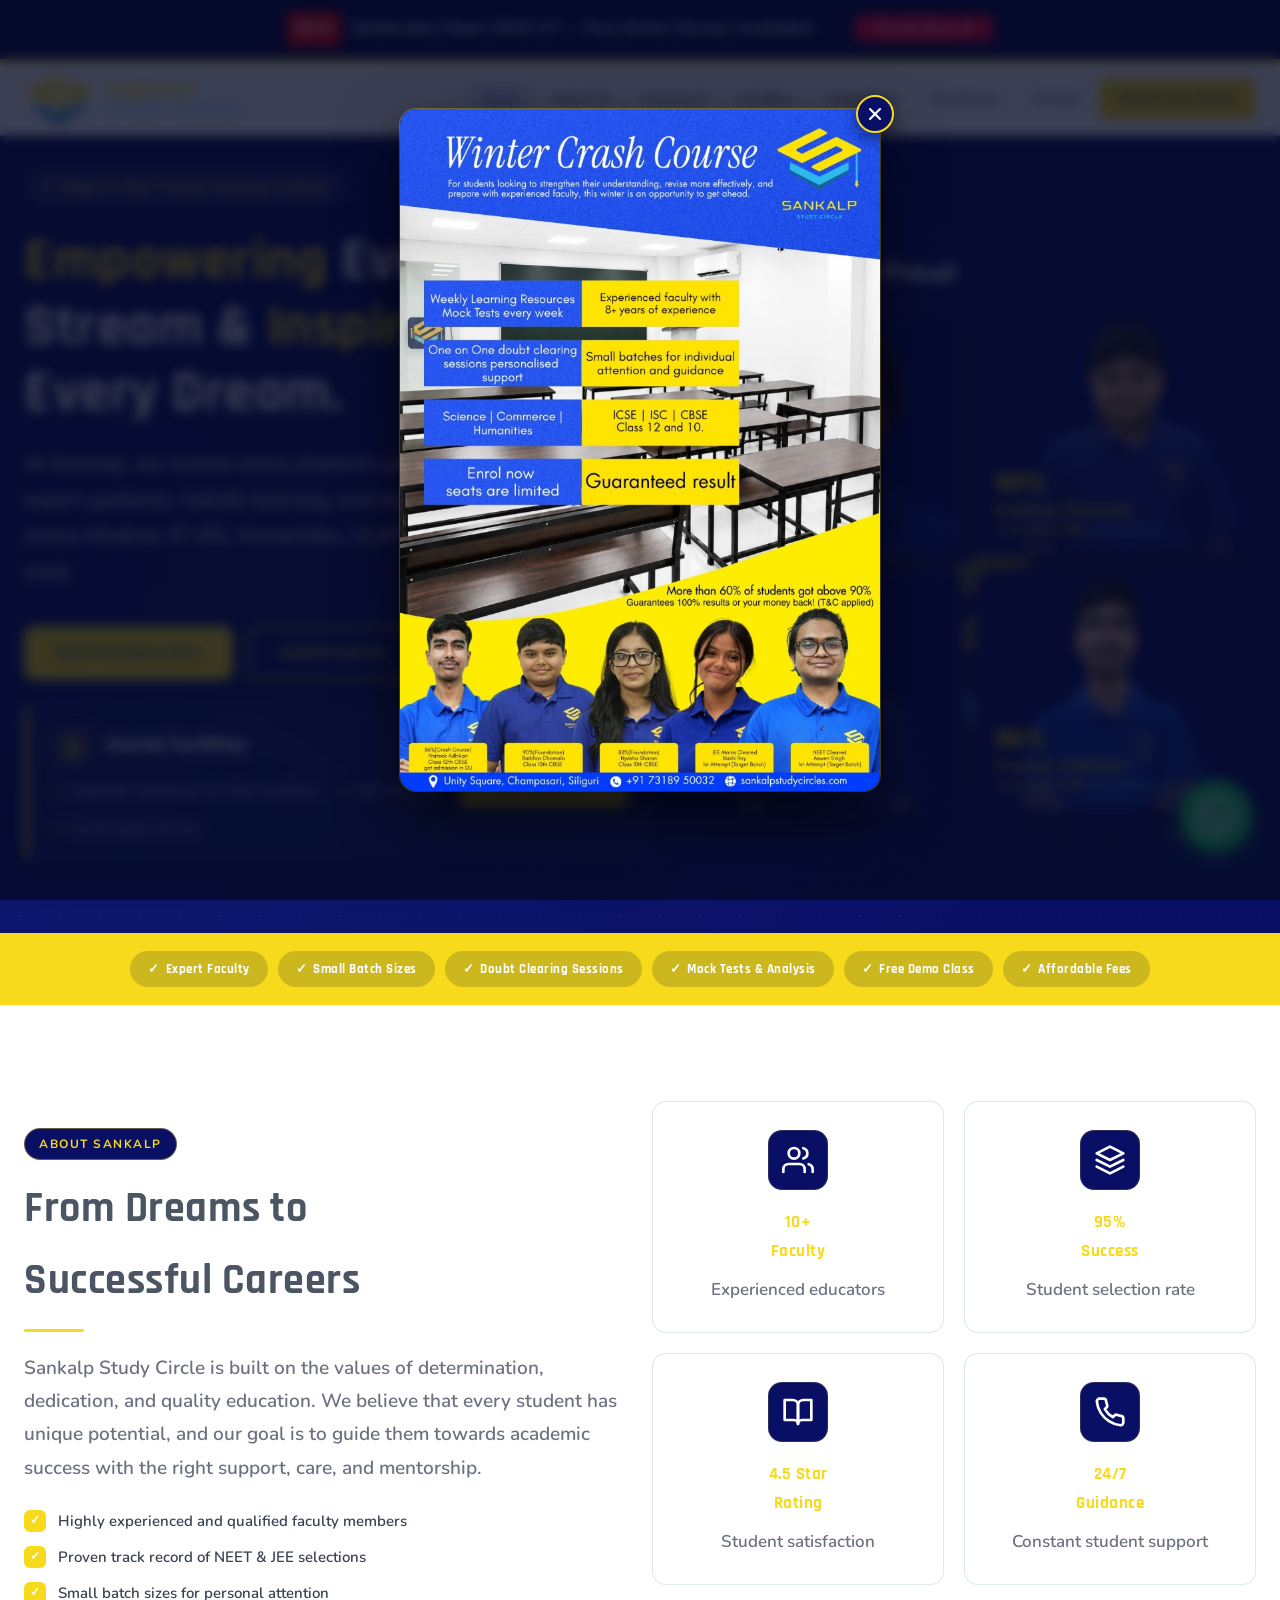
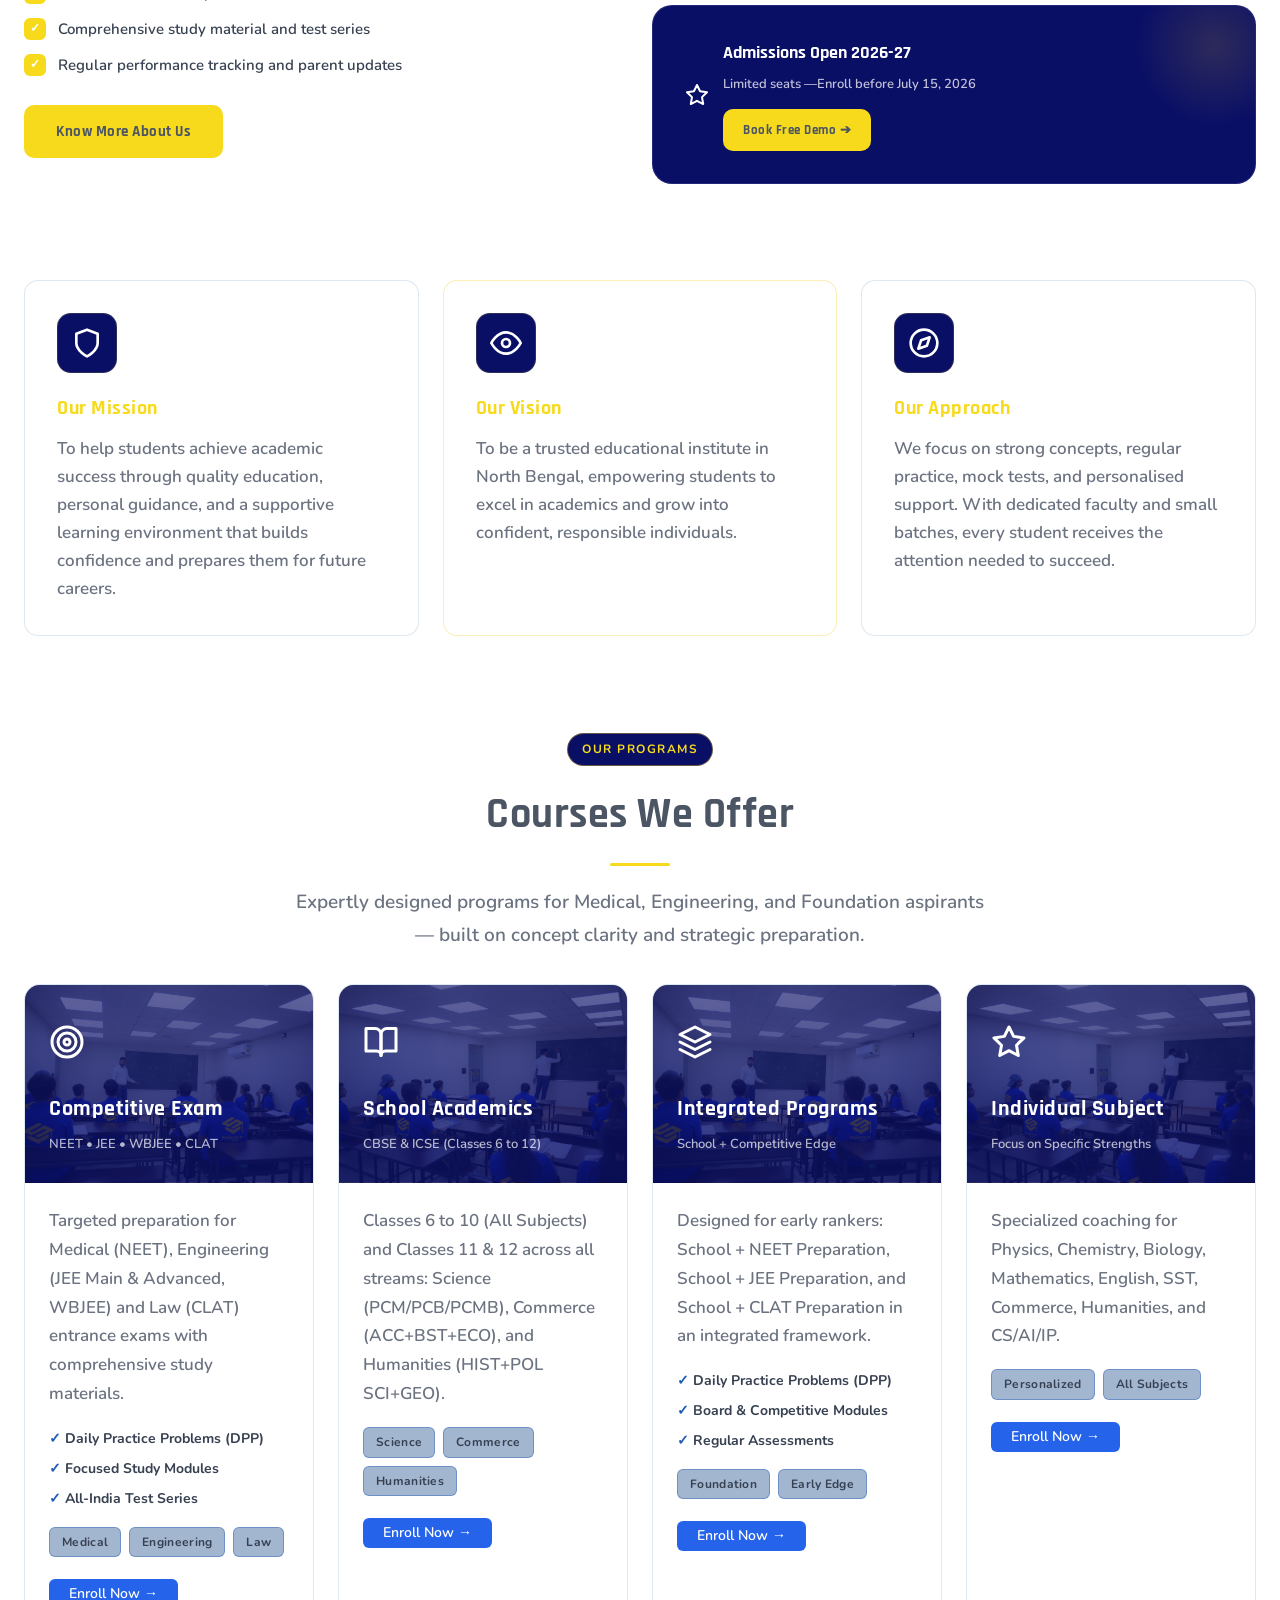
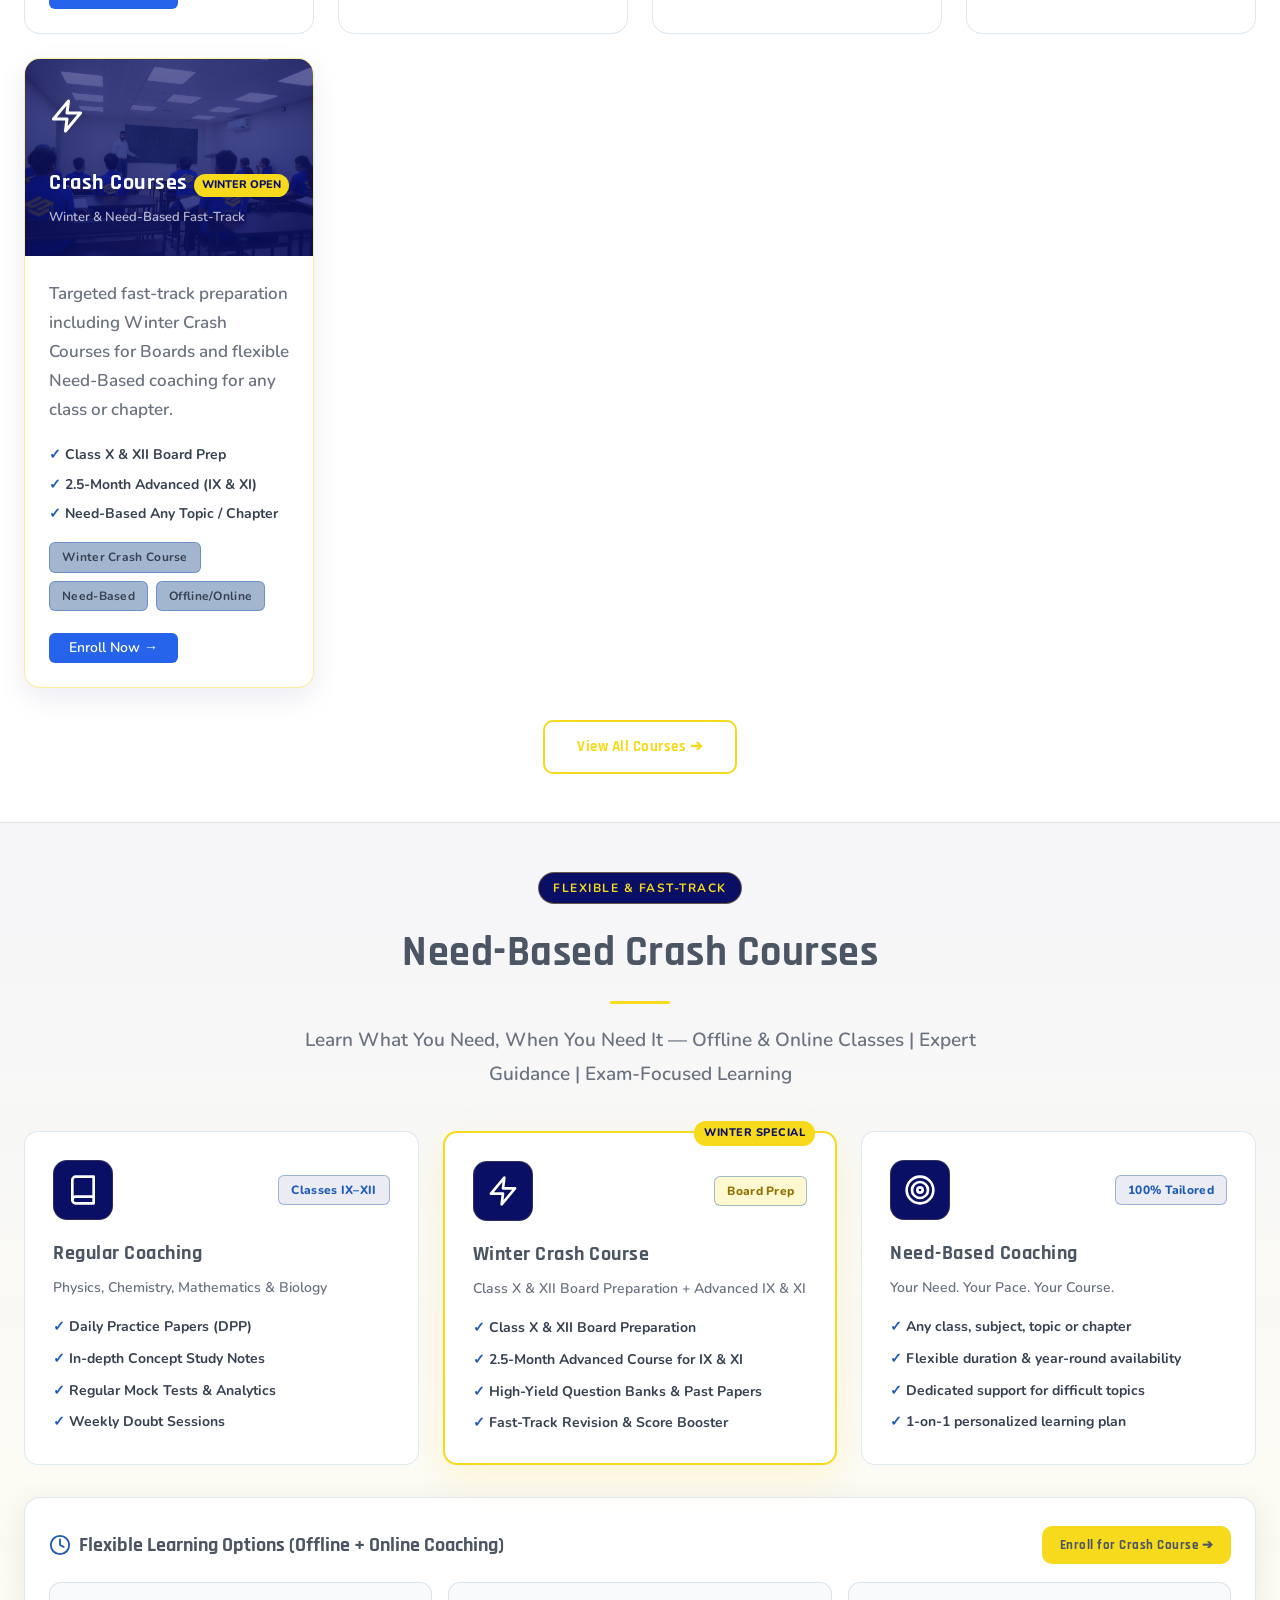
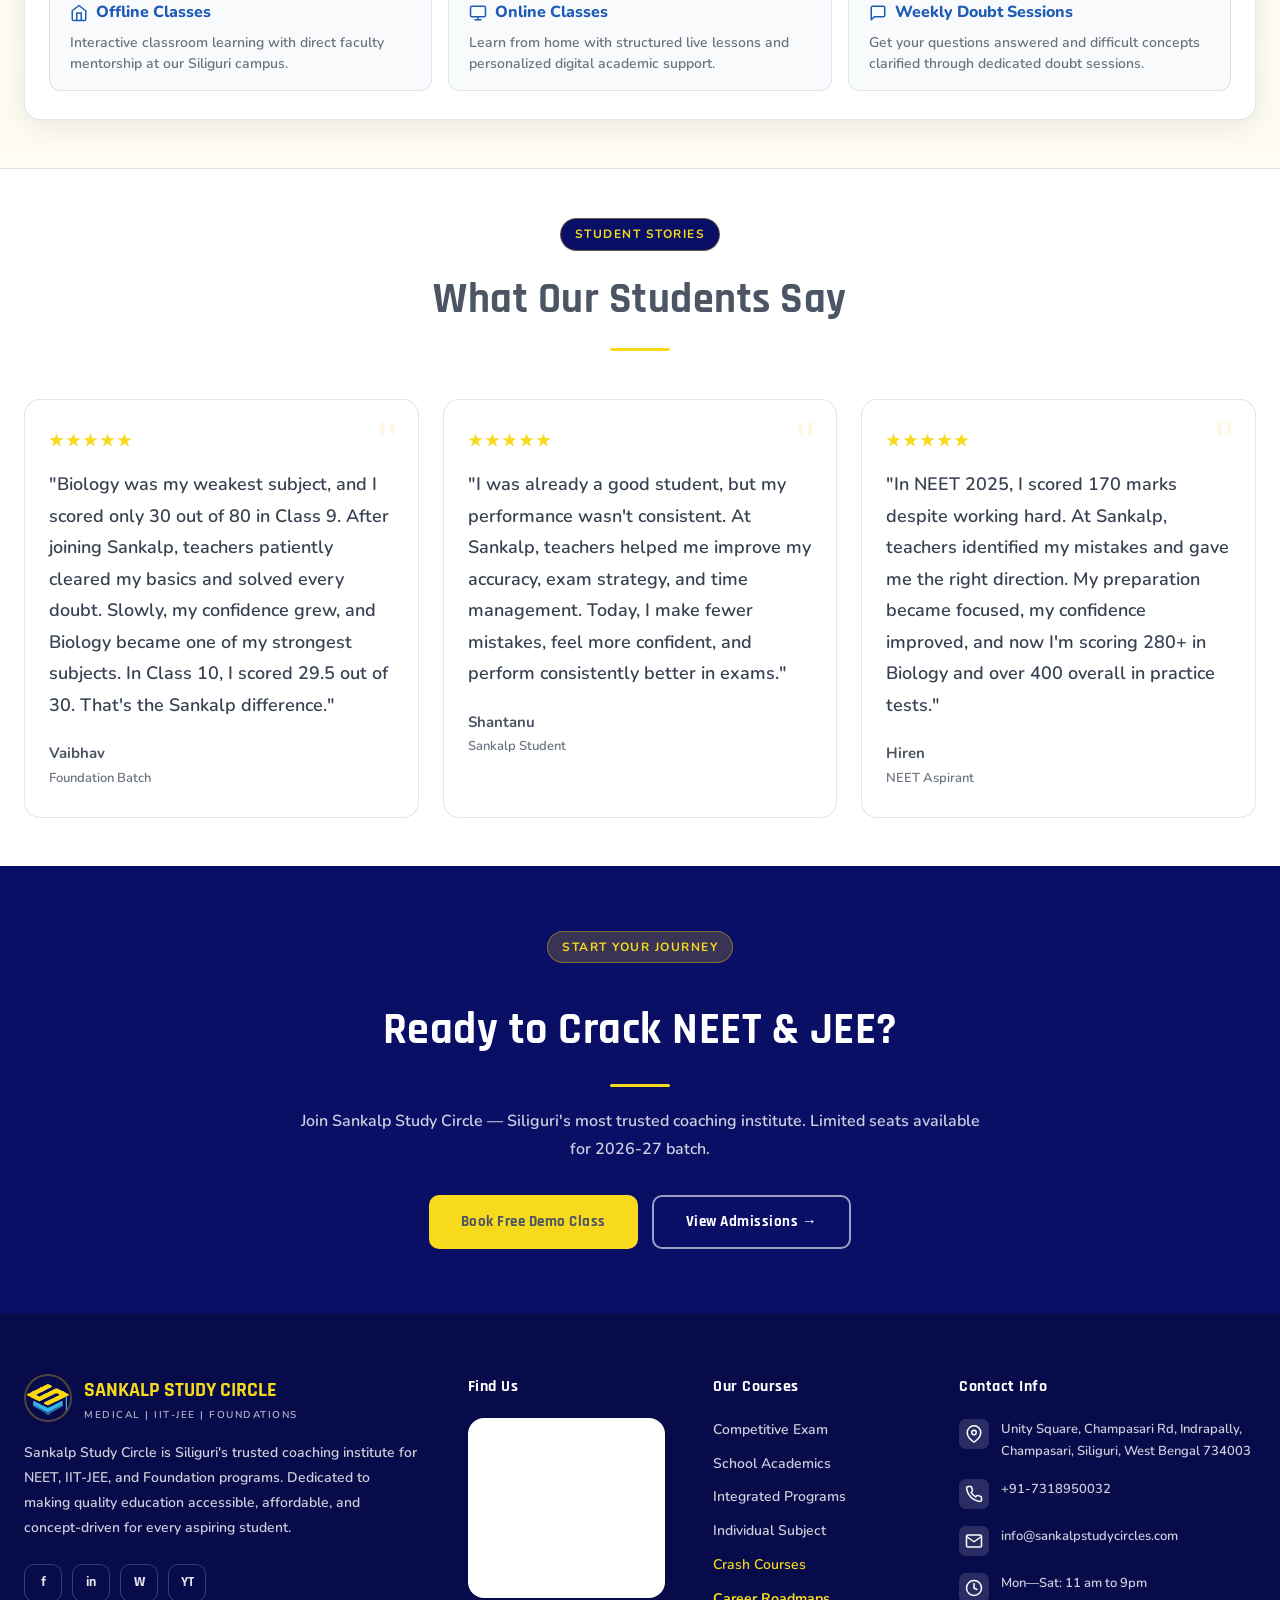
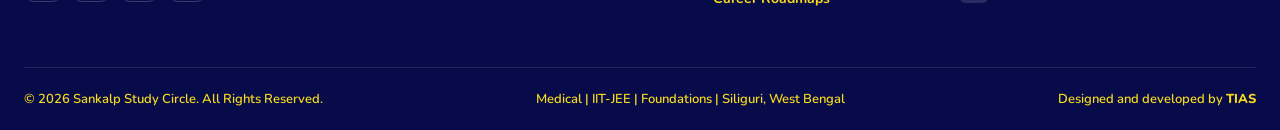
==== commit 9ca28b70: "Add Crash Courses card, detailed section, and navigation links" ====
--- a/index.html
+++ b/index.html
@@ -37,6 +37,7 @@
           <li><a href="courses">School Academics</a></li>
           <li><a href="courses">Integrated Programs</a></li>
           <li><a href="courses">Individual Subject</a></li>
+          <li><a href="courses#crash-courses" style="color:var(--gold2);font-weight:700">Crash Courses</a></li>
         </ul>
       </li>
       
@@ -59,6 +60,7 @@
     <a class="sub" href="courses">&#8627; School Academics</a>
     <a class="sub" href="courses">&#8627; Integrated Programs</a>
     <a class="sub" href="courses">&#8627; Individual Subject</a>
+    <a class="sub" href="courses#crash-courses" style="color:var(--blue3);font-weight:700">&#8627; Crash Courses</a>
     <a href="facilities"><svg width="18" height="18" viewBox="0 0 24 24" fill="none" stroke="currentColor" stroke-width="2" stroke-linecap="round" stroke-linejoin="round" style="margin-right:6px;vertical-align:middle"><rect x="4" y="2" width="16" height="20" rx="2" ry="2"></rect><path d="M9 22v-4h6v4"></path><path d="M8 6h.01"></path><path d="M16 6h.01"></path><path d="M12 6h.01"></path><path d="M12 10h.01"></path><path d="M12 14h.01"></path><path d="M16 10h.01"></path><path d="M16 14h.01"></path><path d="M8 10h.01"></path><path d="M8 14h.01"></path></svg> Facilities</a>
     <a href="admissions"><svg width="18" height="18" viewBox="0 0 24 24" fill="none" stroke="currentColor" stroke-width="2" stroke-linecap="round" stroke-linejoin="round" style="margin-right:6px;vertical-align:middle"><path d="M11 4H4a2 2 0 0 0-2 2v14a2 2 0 0 0 2 2h14a2 2 0 0 0 2-2v-7"></path><path d="M18.5 2.5a2.121 2.121 0 0 1 3 3L12 15l-4 1 1-4 9.5-9.5z"></path></svg> Admissions</a>
     <a href="roadmap"><svg width="18" height="18" viewBox="0 0 24 24" fill="none" stroke="currentColor" stroke-width="2" stroke-linecap="round" stroke-linejoin="round" style="margin-right:6px;vertical-align:middle"><polyline points="22 12 18 12 15 21 9 3 6 12 2 12"></polyline></svg> Roadmaps</a>
@@ -331,9 +333,123 @@
             <a href="contact" class="btn-enroll-blue block-enroll">Enroll Now &rarr;</a>
           </div>
         </div>
-</div>
+
+        <div class="course-card" style="border: 1.5px solid rgba(248, 218, 29, 0.45); box-shadow: 0 10px 30px rgba(10, 15, 102, 0.08);">
+          <div class="course-top bg-1">
+            <div class="course-icon"><svg width="24" height="24" viewBox="0 0 24 24" fill="none" stroke="currentColor" stroke-width="2" stroke-linecap="round" stroke-linejoin="round"><polygon points="13 2 3 14 12 14 11 22 21 10 12 10 13 2"></polygon></svg></div>
+            <div style="display:flex;align-items:center;justify-content:space-between;gap:6px">
+              <h3>Crash Courses</h3>
+              <span style="background:var(--gold);color:#0a0f66;font-size:11px;font-weight:800;padding:2px 8px;border-radius:12px;text-transform:uppercase">Winter Open</span>
+            </div>
+            <p>Winter & Need-Based Fast-Track</p>
+          </div>
+          <div class="course-body">
+            <p>Targeted fast-track preparation including Winter Crash Courses for Boards and flexible Need-Based coaching for any class or chapter.</p>
+            <ul style="list-style: none; display: flex; flex-direction: column; gap: 6px; margin-bottom: 16px;">
+              <li style="font-size: 14px; color: var(--text); font-weight: 700;"><strong style="color: #1e5bb5;">✓</strong> Class X & XII Board Prep</li>
+              <li style="font-size: 14px; color: var(--text); font-weight: 700;"><strong style="color: #1e5bb5;">✓</strong> 2.5-Month Advanced (IX & XI)</li>
+              <li style="font-size: 14px; color: var(--text); font-weight: 700;"><strong style="color: #1e5bb5;">✓</strong> Need-Based Any Topic / Chapter</li>
+            </ul>
+            <div class="course-tags">
+              <span class="tag">Winter Crash Course</span><span class="tag">Need-Based</span><span class="tag">Offline/Online</span>
+            </div>
+            <a href="contact" class="btn-enroll-blue block-enroll">Enroll Now &rarr;</a>
+          </div>
+        </div>
+      </div>
       <div style="text-align:center;margin-top:32px">
         <a href="courses" class="btn-outline-gold">View All Courses ➔</a>
+      </div>
+    </div>
+  </div>
+
+  <!-- CRASH COURSE & NEED-BASED SECTION -->
+  <div class="section" id="crash-courses" style="background: linear-gradient(180deg, rgba(10, 15, 102, 0.04) 0%, rgba(248, 218, 29, 0.06) 100%); border-top: 1px solid var(--border); border-bottom: 1px solid var(--border);">
+    <div class="section-inner">
+      <div style="text-align:center">
+        <div class="section-tag">FLEXIBLE & FAST-TRACK</div>
+        <h2 class="section-title">Need-Based Crash Courses</h2>
+        <div class="gold-line center"></div>
+        <p class="section-sub" style="margin:0 auto">Learn What You Need, When You Need It — Offline & Online Classes | Expert Guidance | Exam-Focused Learning</p>
+      </div>
+
+      <div class="grid-3" style="margin-top: 40px;">
+        <div class="why-card" style="text-align:left; padding: 28px; background: var(--card); border: 1px solid var(--border);">
+          <div style="display:flex; align-items:center; justify-content:space-between; margin-bottom:16px;">
+            <div class="why-icon" style="margin:0;"><svg width="24" height="24" viewBox="0 0 24 24" fill="none" stroke="currentColor" stroke-width="2" stroke-linecap="round" stroke-linejoin="round"><path d="M4 19.5A2.5 2.5 0 0 1 6.5 17H20"></path><path d="M6.5 2H20v20H6.5A2.5 2.5 0 0 1 4 19.5v-15A2.5 2.5 0 0 1 6.5 2z"></path></svg></div>
+            <span class="tag" style="background:rgba(10,15,102,0.08);color:var(--blue3);font-weight:800">Classes IX–XII</span>
+          </div>
+          <h3 style="font-size:20px;color:var(--white);margin-bottom:6px">Regular Coaching</h3>
+          <p style="font-size:14px;color:var(--muted);margin-bottom:16px">Physics, Chemistry, Mathematics & Biology</p>
+          <ul style="list-style:none;display:flex;flex-direction:column;gap:8px;font-size:14px;color:var(--text);font-weight:700">
+            <li><strong style="color:#1e5bb5">✓</strong> Daily Practice Papers (DPP)</li>
+            <li><strong style="color:#1e5bb5">✓</strong> In-depth Concept Study Notes</li>
+            <li><strong style="color:#1e5bb5">✓</strong> Regular Mock Tests & Analytics</li>
+            <li><strong style="color:#1e5bb5">✓</strong> Weekly Doubt Sessions</li>
+          </ul>
+        </div>
+
+        <div class="why-card" style="text-align:left; padding: 28px; background: var(--card); border: 2px solid var(--gold); position:relative; box-shadow: 0 12px 35px rgba(248, 218, 29, 0.15);">
+          <div style="position:absolute; top:-12px; right:20px; background:var(--gold); color:#0a0f66; font-size:11px; font-weight:800; padding:3px 10px; border-radius:12px; text-transform:uppercase; letter-spacing:.5px;">Winter Special</div>
+          <div style="display:flex; align-items:center; justify-content:space-between; margin-bottom:16px;">
+            <div class="why-icon" style="margin:0;"><svg width="24" height="24" viewBox="0 0 24 24" fill="none" stroke="currentColor" stroke-width="2" stroke-linecap="round" stroke-linejoin="round"><polygon points="13 2 3 14 12 14 11 22 21 10 12 10 13 2"></polygon></svg></div>
+            <span class="tag" style="background:rgba(248,218,29,0.2);color:#927200;font-weight:800">Board Prep</span>
+          </div>
+          <h3 style="font-size:20px;color:var(--white);margin-bottom:6px">Winter Crash Course</h3>
+          <p style="font-size:14px;color:var(--muted);margin-bottom:16px">Class X & XII Board Preparation + Advanced IX & XI</p>
+          <ul style="list-style:none;display:flex;flex-direction:column;gap:8px;font-size:14px;color:var(--text);font-weight:700">
+            <li><strong style="color:#1e5bb5">✓</strong> Class X & XII Board Preparation</li>
+            <li><strong style="color:#1e5bb5">✓</strong> 2.5-Month Advanced Course for IX & XI</li>
+            <li><strong style="color:#1e5bb5">✓</strong> High-Yield Question Banks & Past Papers</li>
+            <li><strong style="color:#1e5bb5">✓</strong> Fast-Track Revision & Score Booster</li>
+          </ul>
+        </div>
+
+        <div class="why-card" style="text-align:left; padding: 28px; background: var(--card); border: 1px solid var(--border);">
+          <div style="display:flex; align-items:center; justify-content:space-between; margin-bottom:16px;">
+            <div class="why-icon" style="margin:0;"><svg width="24" height="24" viewBox="0 0 24 24" fill="none" stroke="currentColor" stroke-width="2" stroke-linecap="round" stroke-linejoin="round"><circle cx="12" cy="12" r="10"></circle><circle cx="12" cy="12" r="6"></circle><circle cx="12" cy="12" r="2"></circle></svg></div>
+            <span class="tag" style="background:rgba(10,15,102,0.08);color:var(--blue3);font-weight:800">100% Tailored</span>
+          </div>
+          <h3 style="font-size:20px;color:var(--white);margin-bottom:6px">Need-Based Coaching</h3>
+          <p style="font-size:14px;color:var(--muted);margin-bottom:16px">Your Need. Your Pace. Your Course.</p>
+          <ul style="list-style:none;display:flex;flex-direction:column;gap:8px;font-size:14px;color:var(--text);font-weight:700">
+            <li><strong style="color:#1e5bb5">✓</strong> Any class, subject, topic or chapter</li>
+            <li><strong style="color:#1e5bb5">✓</strong> Flexible duration & year-round availability</li>
+            <li><strong style="color:#1e5bb5">✓</strong> Dedicated support for difficult topics</li>
+            <li><strong style="color:#1e5bb5">✓</strong> 1-on-1 personalized learning plan</li>
+          </ul>
+        </div>
+      </div>
+
+      <!-- LEARNING OPTIONS STRIP -->
+      <div style="margin-top: 32px; background: var(--card); border: 1px solid var(--border); border-radius: 16px; padding: 28px 24px; box-shadow: var(--shadow);">
+        <div style="font-family:'Rajdhani',sans-serif; font-size:20px; font-weight:700; color:var(--white); margin-bottom:18px; display:flex; align-items:center; justify-content:space-between; flex-wrap:wrap; gap:10px;">
+          <span style="display:flex;align-items:center;gap:8px">
+            <svg width="22" height="22" viewBox="0 0 24 24" fill="none" stroke="var(--blue3)" stroke-width="2" stroke-linecap="round" stroke-linejoin="round"><circle cx="12" cy="12" r="10"></circle><polyline points="12 6 12 12 16 14"></polyline></svg>
+            Flexible Learning Options (Offline + Online Coaching)
+          </span>
+          <a href="contact" class="btn-gold" style="font-size:13px; padding:8px 18px;">Enroll for Crash Course ➔</a>
+        </div>
+        <div class="grid-3" style="margin-top:0; gap:16px;">
+          <div style="background:var(--card2); border:1px solid var(--border); border-radius:12px; padding:16px 20px;">
+            <div style="font-size:16px; font-weight:800; color:var(--blue3); margin-bottom:6px; display:flex; align-items:center; gap:8px;">
+              <svg width="18" height="18" viewBox="0 0 24 24" fill="none" stroke="currentColor" stroke-width="2" stroke-linecap="round" stroke-linejoin="round"><path d="M3 9l9-7 9 7v11a2 2 0 0 1-2 2H5a2 2 0 0 1-2-2z"></path><polyline points="9 22 9 12 15 12 15 22"></polyline></svg> Offline Classes
+            </div>
+            <p style="font-size:14px; color:var(--muted); line-height:1.5; font-weight:600;">Interactive classroom learning with direct faculty mentorship at our Siliguri campus.</p>
+          </div>
+          <div style="background:var(--card2); border:1px solid var(--border); border-radius:12px; padding:16px 20px;">
+            <div style="font-size:16px; font-weight:800; color:var(--blue3); margin-bottom:6px; display:flex; align-items:center; gap:8px;">
+              <svg width="18" height="18" viewBox="0 0 24 24" fill="none" stroke="currentColor" stroke-width="2" stroke-linecap="round" stroke-linejoin="round"><rect x="2" y="3" width="20" height="14" rx="2" ry="2"></rect><line x1="8" y1="21" x2="16" y2="21"></line><line x1="12" y1="17" x2="12" y2="21"></line></svg> Online Classes
+            </div>
+            <p style="font-size:14px; color:var(--muted); line-height:1.5; font-weight:600;">Learn from home with structured live lessons and personalized digital academic support.</p>
+          </div>
+          <div style="background:var(--card2); border:1px solid var(--border); border-radius:12px; padding:16px 20px;">
+            <div style="font-size:16px; font-weight:800; color:var(--blue3); margin-bottom:6px; display:flex; align-items:center; gap:8px;">
+              <svg width="18" height="18" viewBox="0 0 24 24" fill="none" stroke="currentColor" stroke-width="2" stroke-linecap="round" stroke-linejoin="round"><path d="M21 15a2 2 0 0 1-2 2H7l-4 4V5a2 2 0 0 1 2-2h14a2 2 0 0 1 2 2z"></path></svg> Weekly Doubt Sessions
+            </div>
+            <p style="font-size:14px; color:var(--muted); line-height:1.5; font-weight:600;">Get your questions answered and difficult concepts clarified through dedicated doubt sessions.</p>
+          </div>
+        </div>
       </div>
     </div>
   </div>
@@ -414,12 +530,12 @@
     <div class="footer-col">
       <h4>Our Courses</h4>
       <ul>
-                <li><a href="courses">Competitive Exam</a></li>
-                  <li><a href="courses">School Academics</a></li>
-                  <li><a href="courses">Integrated Programs</a></li>
-                  <li><a href="courses">Individual Subject</a></li>
-                  <li><a href="roadmap" style="color:var(--gold);font-weight:700">Career Roadmaps</a></li>
-
+        <li><a href="courses">Competitive Exam</a></li>
+        <li><a href="courses">School Academics</a></li>
+        <li><a href="courses">Integrated Programs</a></li>
+        <li><a href="courses">Individual Subject</a></li>
+        <li><a href="courses#crash-courses" style="color:var(--gold)">Crash Courses</a></li>
+        <li><a href="roadmap" style="color:var(--gold);font-weight:700">Career Roadmaps</a></li>
       </ul>
     </div>
     <div class="footer-col">
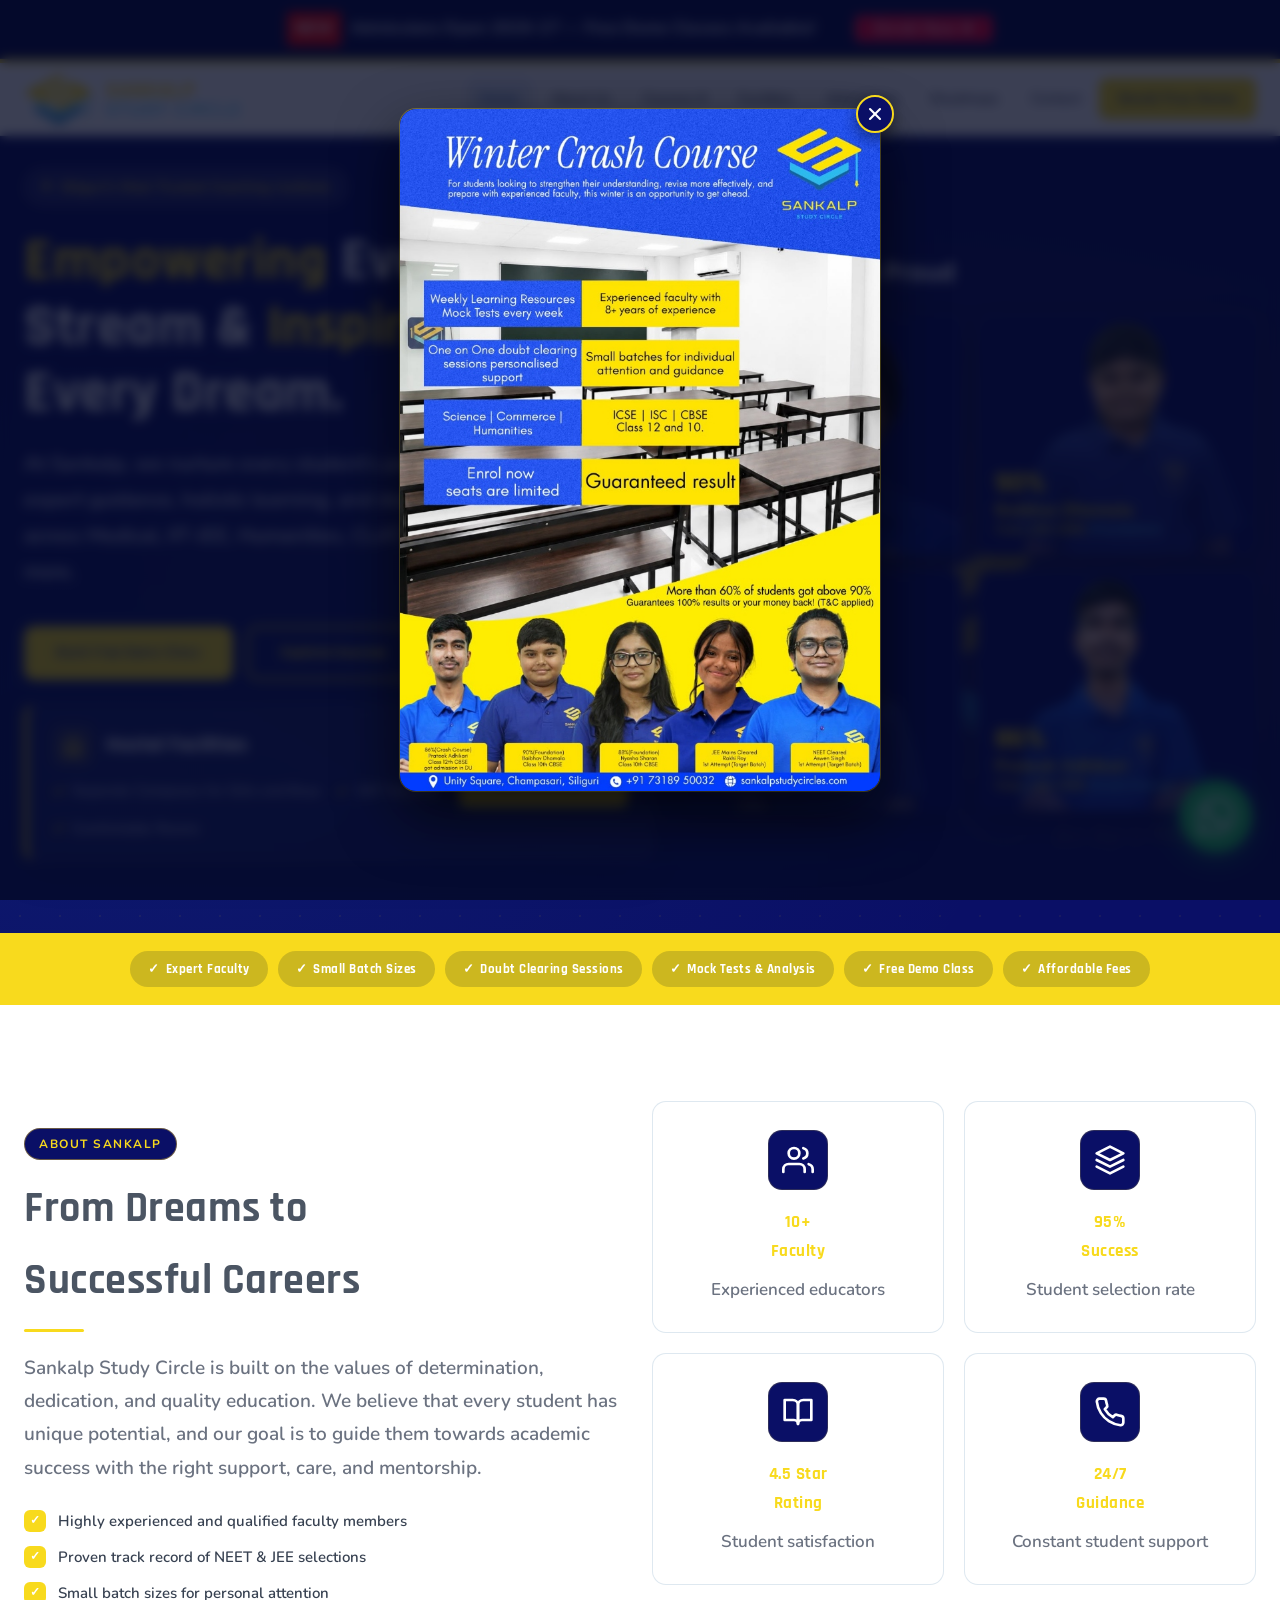
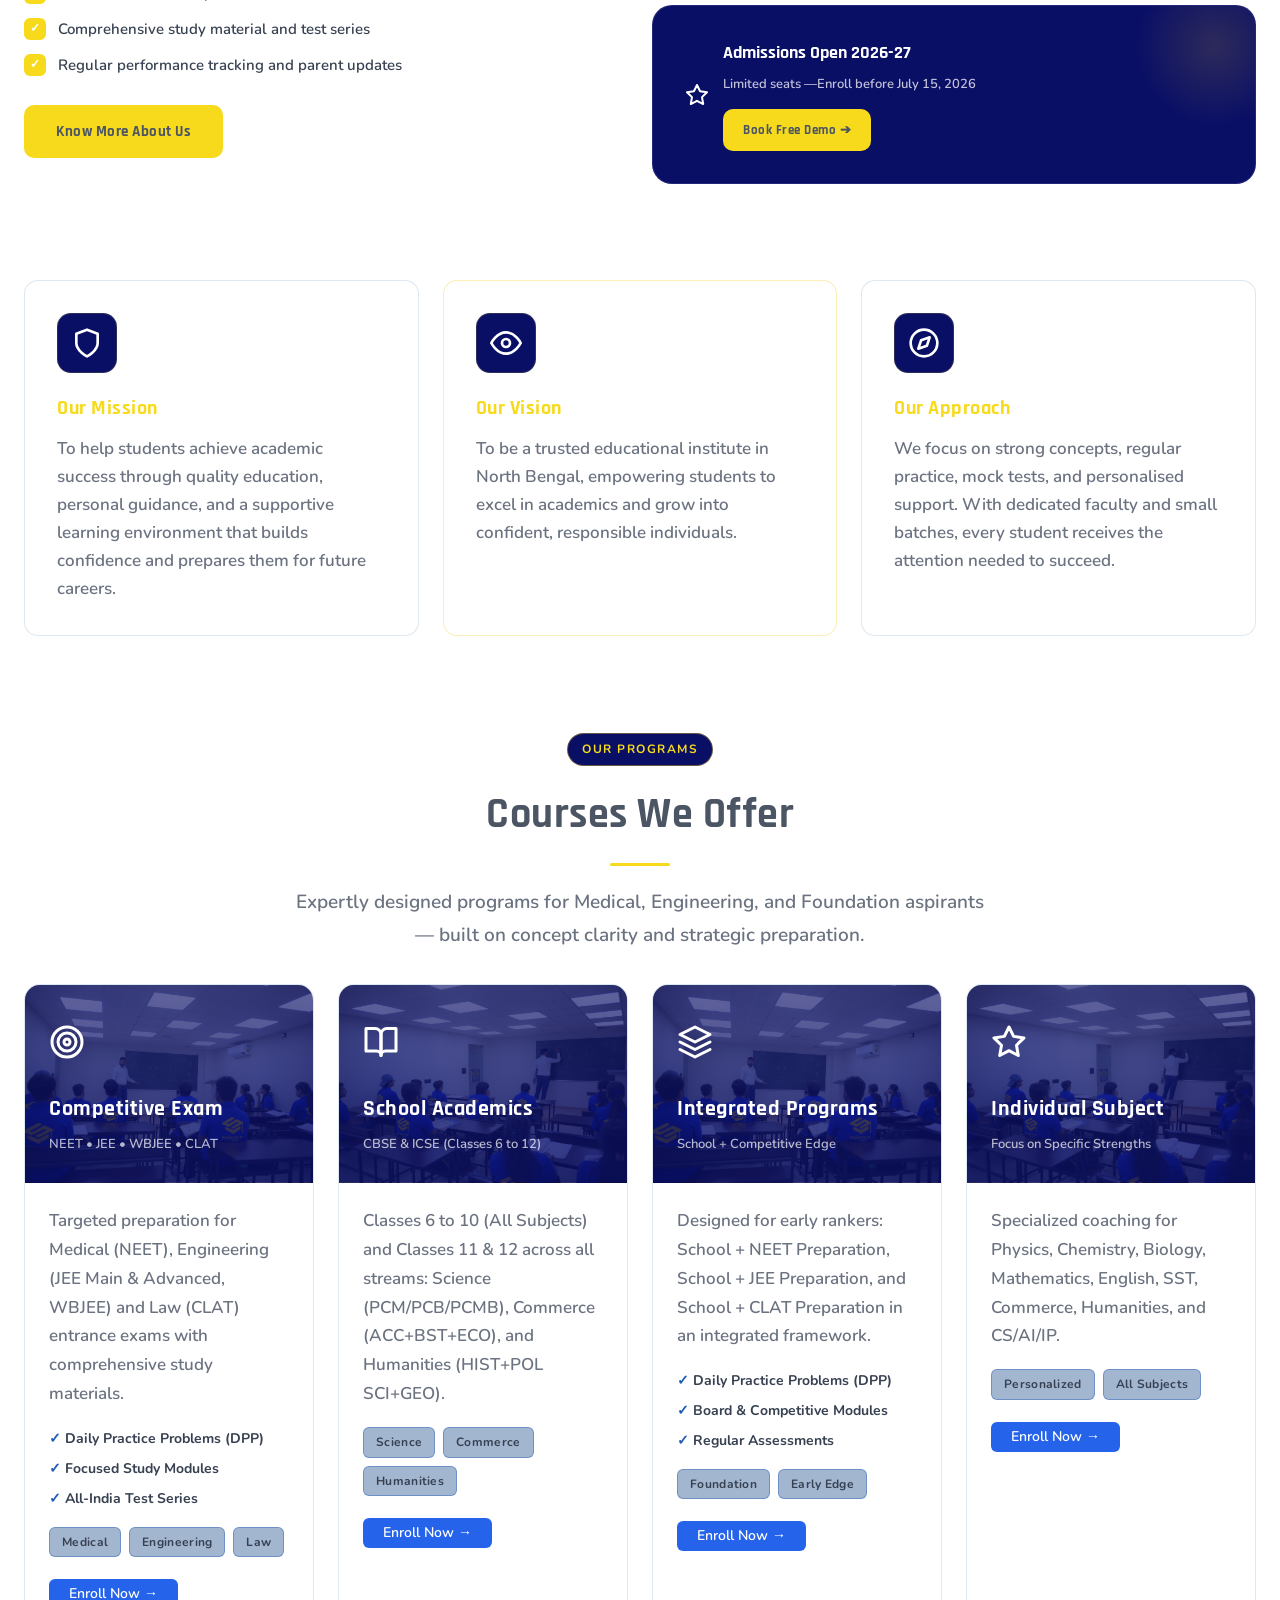
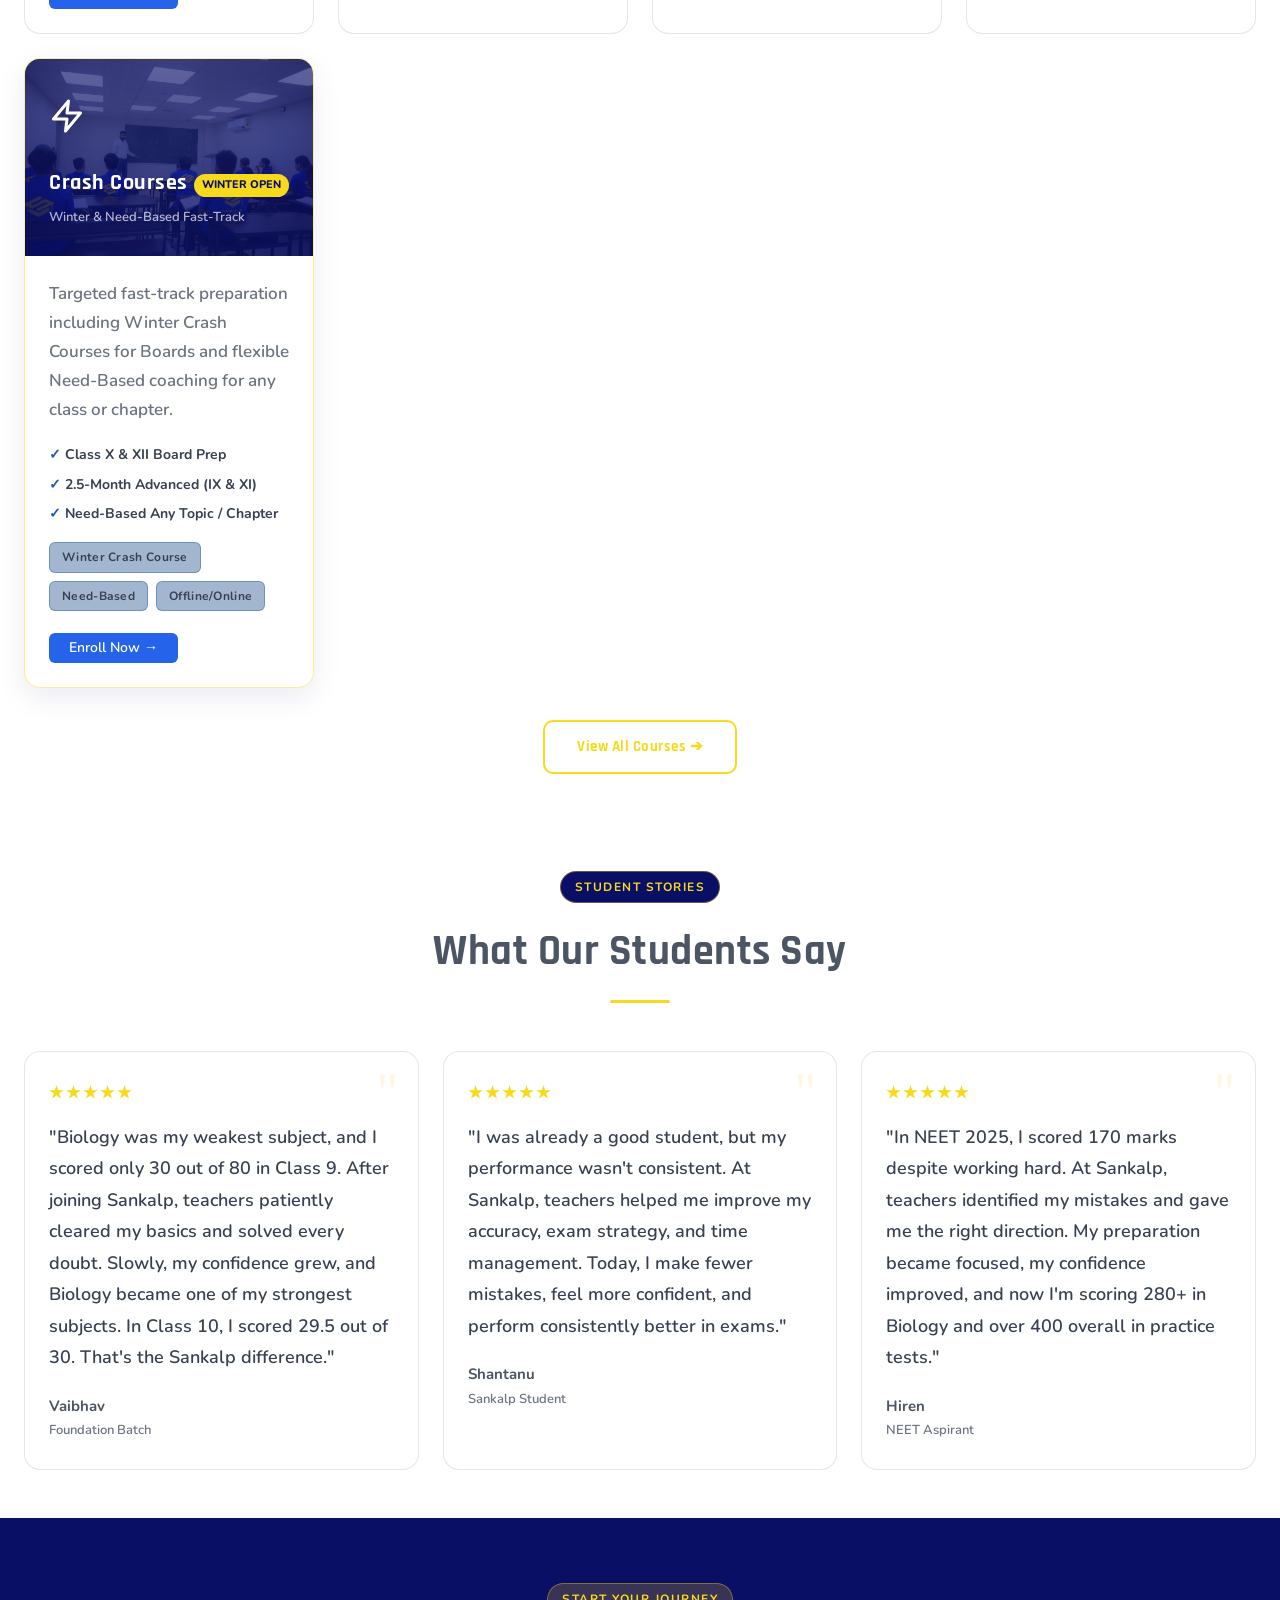
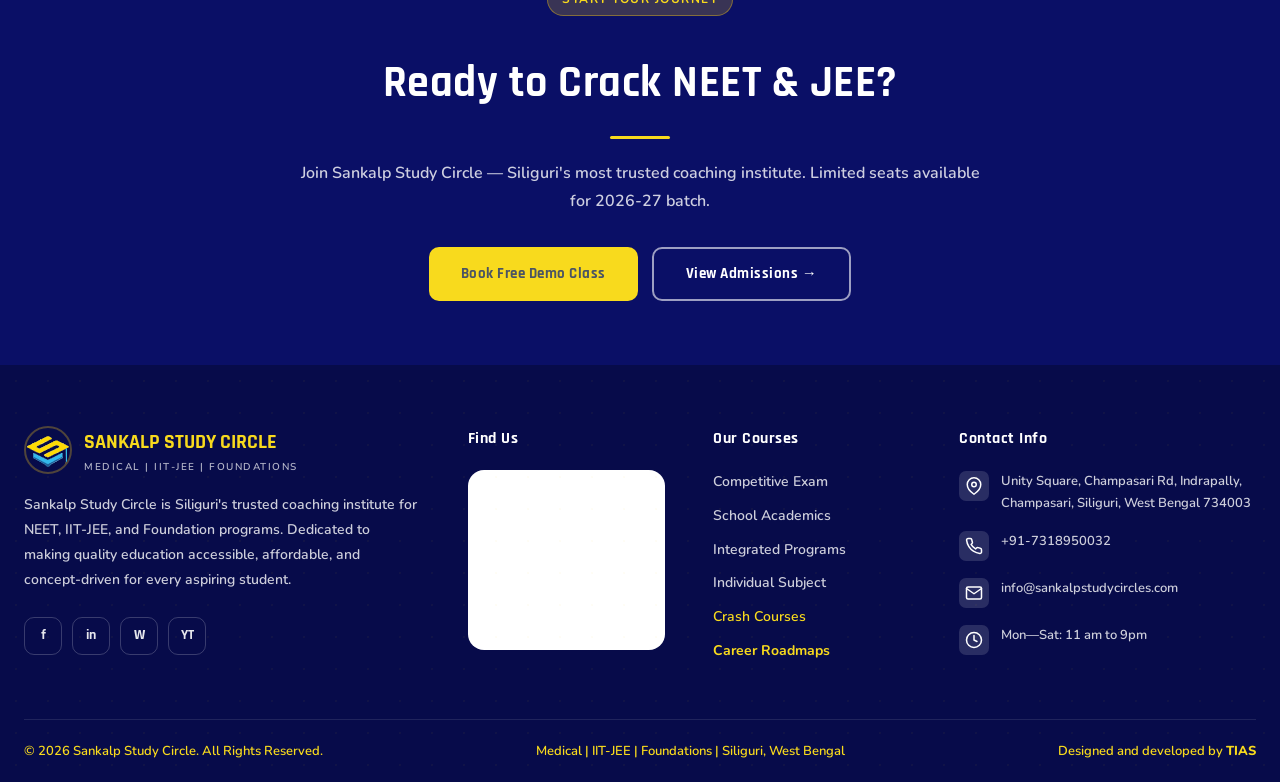
==== commit 992ac333: "Remove detailed crash-courses section from landing page while keeping it on courses page" ====
--- a/index.html
+++ b/index.html
@@ -363,97 +363,6 @@
     </div>
   </div>
 
-  <!-- CRASH COURSE & NEED-BASED SECTION -->
-  <div class="section" id="crash-courses" style="background: linear-gradient(180deg, rgba(10, 15, 102, 0.04) 0%, rgba(248, 218, 29, 0.06) 100%); border-top: 1px solid var(--border); border-bottom: 1px solid var(--border);">
-    <div class="section-inner">
-      <div style="text-align:center">
-        <div class="section-tag">FLEXIBLE & FAST-TRACK</div>
-        <h2 class="section-title">Need-Based Crash Courses</h2>
-        <div class="gold-line center"></div>
-        <p class="section-sub" style="margin:0 auto">Learn What You Need, When You Need It — Offline & Online Classes | Expert Guidance | Exam-Focused Learning</p>
-      </div>
-
-      <div class="grid-3" style="margin-top: 40px;">
-        <div class="why-card" style="text-align:left; padding: 28px; background: var(--card); border: 1px solid var(--border);">
-          <div style="display:flex; align-items:center; justify-content:space-between; margin-bottom:16px;">
-            <div class="why-icon" style="margin:0;"><svg width="24" height="24" viewBox="0 0 24 24" fill="none" stroke="currentColor" stroke-width="2" stroke-linecap="round" stroke-linejoin="round"><path d="M4 19.5A2.5 2.5 0 0 1 6.5 17H20"></path><path d="M6.5 2H20v20H6.5A2.5 2.5 0 0 1 4 19.5v-15A2.5 2.5 0 0 1 6.5 2z"></path></svg></div>
-            <span class="tag" style="background:rgba(10,15,102,0.08);color:var(--blue3);font-weight:800">Classes IX–XII</span>
-          </div>
-          <h3 style="font-size:20px;color:var(--white);margin-bottom:6px">Regular Coaching</h3>
-          <p style="font-size:14px;color:var(--muted);margin-bottom:16px">Physics, Chemistry, Mathematics & Biology</p>
-          <ul style="list-style:none;display:flex;flex-direction:column;gap:8px;font-size:14px;color:var(--text);font-weight:700">
-            <li><strong style="color:#1e5bb5">✓</strong> Daily Practice Papers (DPP)</li>
-            <li><strong style="color:#1e5bb5">✓</strong> In-depth Concept Study Notes</li>
-            <li><strong style="color:#1e5bb5">✓</strong> Regular Mock Tests & Analytics</li>
-            <li><strong style="color:#1e5bb5">✓</strong> Weekly Doubt Sessions</li>
-          </ul>
-        </div>
-
-        <div class="why-card" style="text-align:left; padding: 28px; background: var(--card); border: 2px solid var(--gold); position:relative; box-shadow: 0 12px 35px rgba(248, 218, 29, 0.15);">
-          <div style="position:absolute; top:-12px; right:20px; background:var(--gold); color:#0a0f66; font-size:11px; font-weight:800; padding:3px 10px; border-radius:12px; text-transform:uppercase; letter-spacing:.5px;">Winter Special</div>
-          <div style="display:flex; align-items:center; justify-content:space-between; margin-bottom:16px;">
-            <div class="why-icon" style="margin:0;"><svg width="24" height="24" viewBox="0 0 24 24" fill="none" stroke="currentColor" stroke-width="2" stroke-linecap="round" stroke-linejoin="round"><polygon points="13 2 3 14 12 14 11 22 21 10 12 10 13 2"></polygon></svg></div>
-            <span class="tag" style="background:rgba(248,218,29,0.2);color:#927200;font-weight:800">Board Prep</span>
-          </div>
-          <h3 style="font-size:20px;color:var(--white);margin-bottom:6px">Winter Crash Course</h3>
-          <p style="font-size:14px;color:var(--muted);margin-bottom:16px">Class X & XII Board Preparation + Advanced IX & XI</p>
-          <ul style="list-style:none;display:flex;flex-direction:column;gap:8px;font-size:14px;color:var(--text);font-weight:700">
-            <li><strong style="color:#1e5bb5">✓</strong> Class X & XII Board Preparation</li>
-            <li><strong style="color:#1e5bb5">✓</strong> 2.5-Month Advanced Course for IX & XI</li>
-            <li><strong style="color:#1e5bb5">✓</strong> High-Yield Question Banks & Past Papers</li>
-            <li><strong style="color:#1e5bb5">✓</strong> Fast-Track Revision & Score Booster</li>
-          </ul>
-        </div>
-
-        <div class="why-card" style="text-align:left; padding: 28px; background: var(--card); border: 1px solid var(--border);">
-          <div style="display:flex; align-items:center; justify-content:space-between; margin-bottom:16px;">
-            <div class="why-icon" style="margin:0;"><svg width="24" height="24" viewBox="0 0 24 24" fill="none" stroke="currentColor" stroke-width="2" stroke-linecap="round" stroke-linejoin="round"><circle cx="12" cy="12" r="10"></circle><circle cx="12" cy="12" r="6"></circle><circle cx="12" cy="12" r="2"></circle></svg></div>
-            <span class="tag" style="background:rgba(10,15,102,0.08);color:var(--blue3);font-weight:800">100% Tailored</span>
-          </div>
-          <h3 style="font-size:20px;color:var(--white);margin-bottom:6px">Need-Based Coaching</h3>
-          <p style="font-size:14px;color:var(--muted);margin-bottom:16px">Your Need. Your Pace. Your Course.</p>
-          <ul style="list-style:none;display:flex;flex-direction:column;gap:8px;font-size:14px;color:var(--text);font-weight:700">
-            <li><strong style="color:#1e5bb5">✓</strong> Any class, subject, topic or chapter</li>
-            <li><strong style="color:#1e5bb5">✓</strong> Flexible duration & year-round availability</li>
-            <li><strong style="color:#1e5bb5">✓</strong> Dedicated support for difficult topics</li>
-            <li><strong style="color:#1e5bb5">✓</strong> 1-on-1 personalized learning plan</li>
-          </ul>
-        </div>
-      </div>
-
-      <!-- LEARNING OPTIONS STRIP -->
-      <div style="margin-top: 32px; background: var(--card); border: 1px solid var(--border); border-radius: 16px; padding: 28px 24px; box-shadow: var(--shadow);">
-        <div style="font-family:'Rajdhani',sans-serif; font-size:20px; font-weight:700; color:var(--white); margin-bottom:18px; display:flex; align-items:center; justify-content:space-between; flex-wrap:wrap; gap:10px;">
-          <span style="display:flex;align-items:center;gap:8px">
-            <svg width="22" height="22" viewBox="0 0 24 24" fill="none" stroke="var(--blue3)" stroke-width="2" stroke-linecap="round" stroke-linejoin="round"><circle cx="12" cy="12" r="10"></circle><polyline points="12 6 12 12 16 14"></polyline></svg>
-            Flexible Learning Options (Offline + Online Coaching)
-          </span>
-          <a href="contact" class="btn-gold" style="font-size:13px; padding:8px 18px;">Enroll for Crash Course ➔</a>
-        </div>
-        <div class="grid-3" style="margin-top:0; gap:16px;">
-          <div style="background:var(--card2); border:1px solid var(--border); border-radius:12px; padding:16px 20px;">
-            <div style="font-size:16px; font-weight:800; color:var(--blue3); margin-bottom:6px; display:flex; align-items:center; gap:8px;">
-              <svg width="18" height="18" viewBox="0 0 24 24" fill="none" stroke="currentColor" stroke-width="2" stroke-linecap="round" stroke-linejoin="round"><path d="M3 9l9-7 9 7v11a2 2 0 0 1-2 2H5a2 2 0 0 1-2-2z"></path><polyline points="9 22 9 12 15 12 15 22"></polyline></svg> Offline Classes
-            </div>
-            <p style="font-size:14px; color:var(--muted); line-height:1.5; font-weight:600;">Interactive classroom learning with direct faculty mentorship at our Siliguri campus.</p>
-          </div>
-          <div style="background:var(--card2); border:1px solid var(--border); border-radius:12px; padding:16px 20px;">
-            <div style="font-size:16px; font-weight:800; color:var(--blue3); margin-bottom:6px; display:flex; align-items:center; gap:8px;">
-              <svg width="18" height="18" viewBox="0 0 24 24" fill="none" stroke="currentColor" stroke-width="2" stroke-linecap="round" stroke-linejoin="round"><rect x="2" y="3" width="20" height="14" rx="2" ry="2"></rect><line x1="8" y1="21" x2="16" y2="21"></line><line x1="12" y1="17" x2="12" y2="21"></line></svg> Online Classes
-            </div>
-            <p style="font-size:14px; color:var(--muted); line-height:1.5; font-weight:600;">Learn from home with structured live lessons and personalized digital academic support.</p>
-          </div>
-          <div style="background:var(--card2); border:1px solid var(--border); border-radius:12px; padding:16px 20px;">
-            <div style="font-size:16px; font-weight:800; color:var(--blue3); margin-bottom:6px; display:flex; align-items:center; gap:8px;">
-              <svg width="18" height="18" viewBox="0 0 24 24" fill="none" stroke="currentColor" stroke-width="2" stroke-linecap="round" stroke-linejoin="round"><path d="M21 15a2 2 0 0 1-2 2H7l-4 4V5a2 2 0 0 1 2-2h14a2 2 0 0 1 2 2z"></path></svg> Weekly Doubt Sessions
-            </div>
-            <p style="font-size:14px; color:var(--muted); line-height:1.5; font-weight:600;">Get your questions answered and difficult concepts clarified through dedicated doubt sessions.</p>
-          </div>
-        </div>
-      </div>
-    </div>
-  </div>
-
   <!-- TESTIMONIALS -->
   <div class="section" style="background:var(--card)">
     <div class="section-inner">
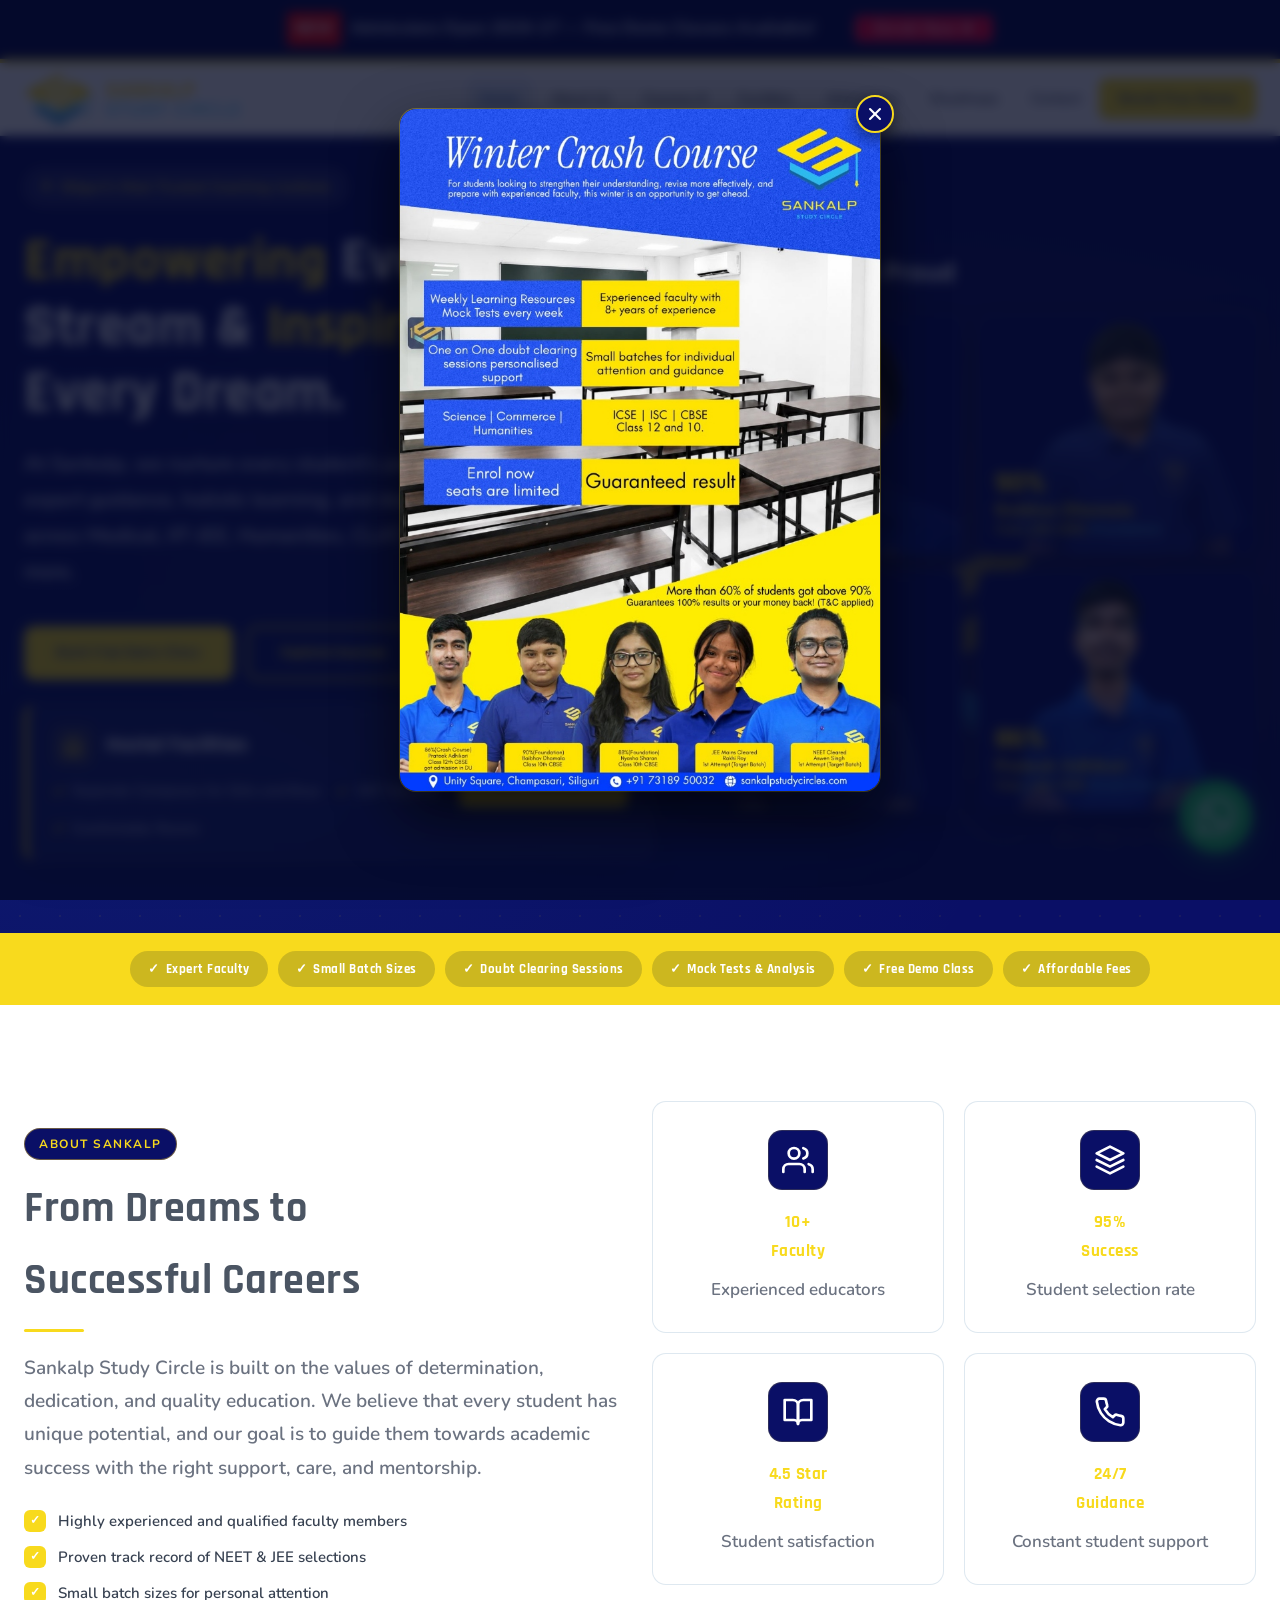
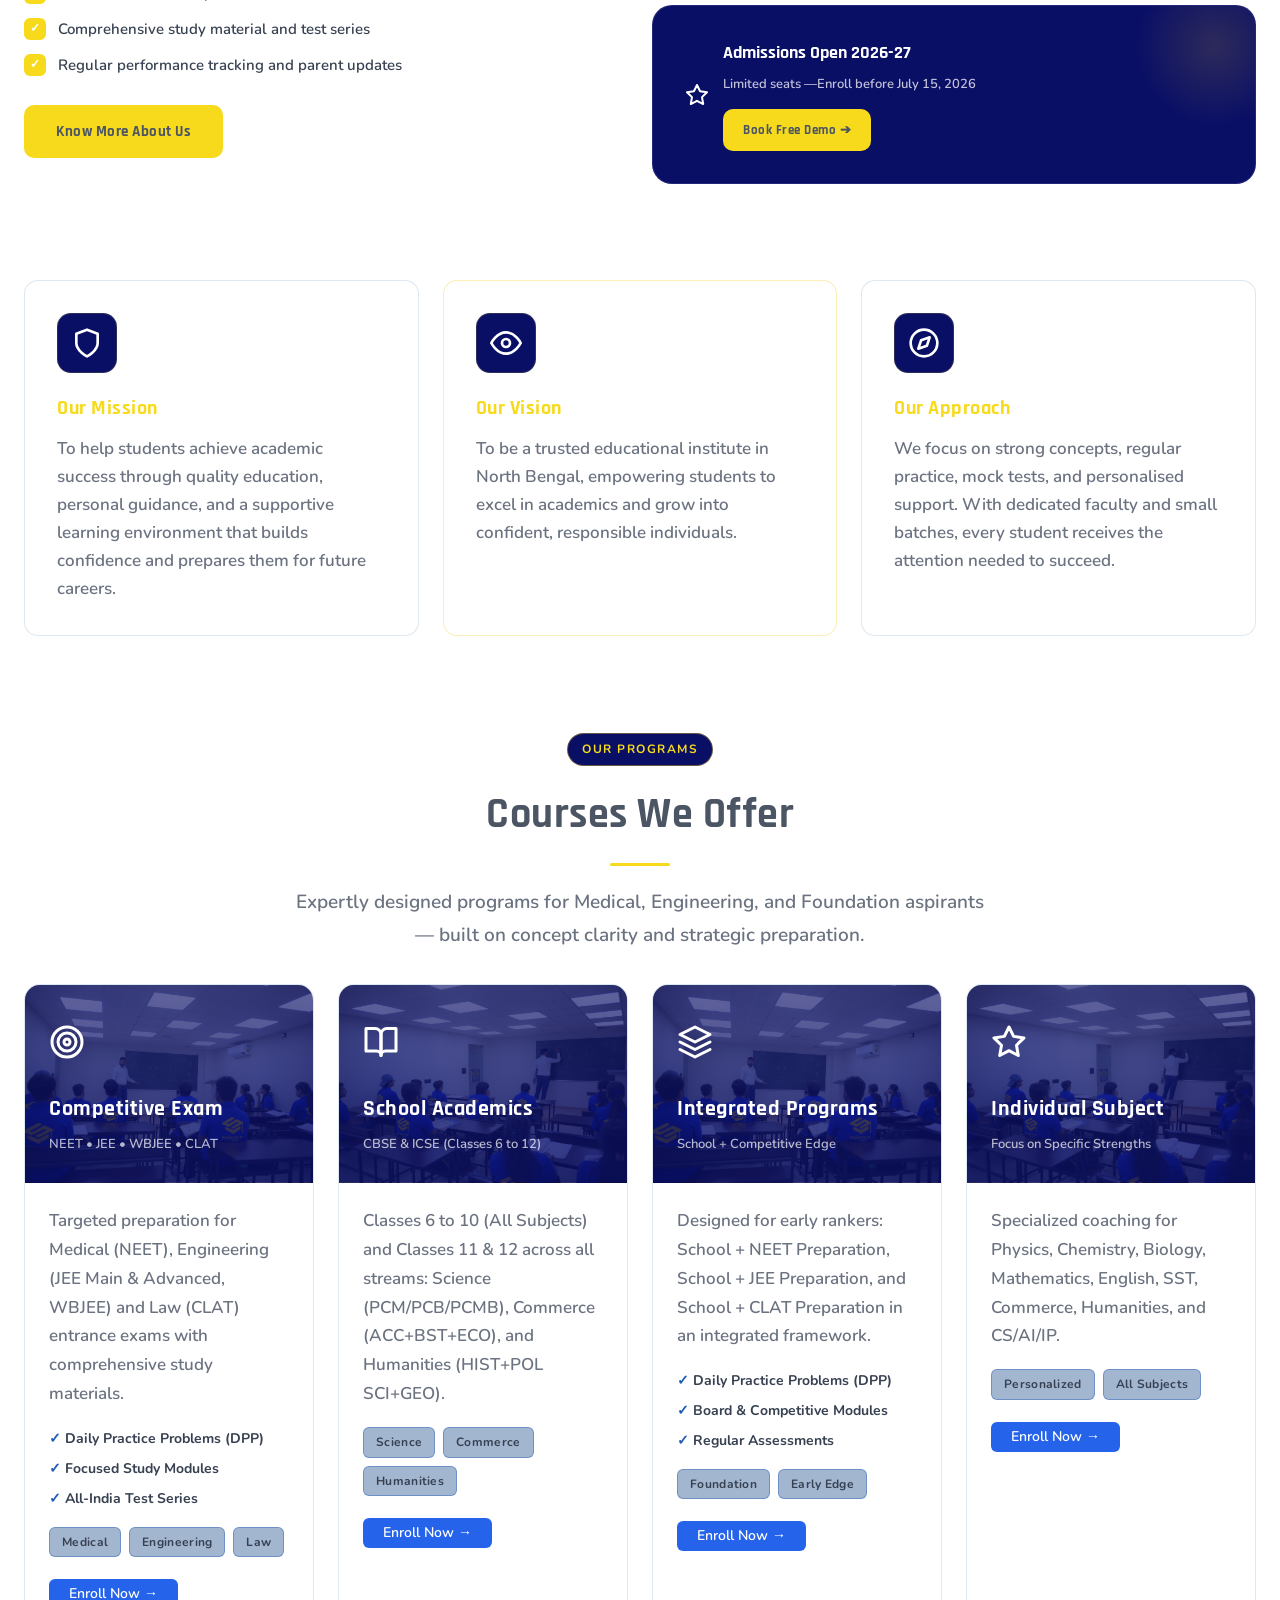
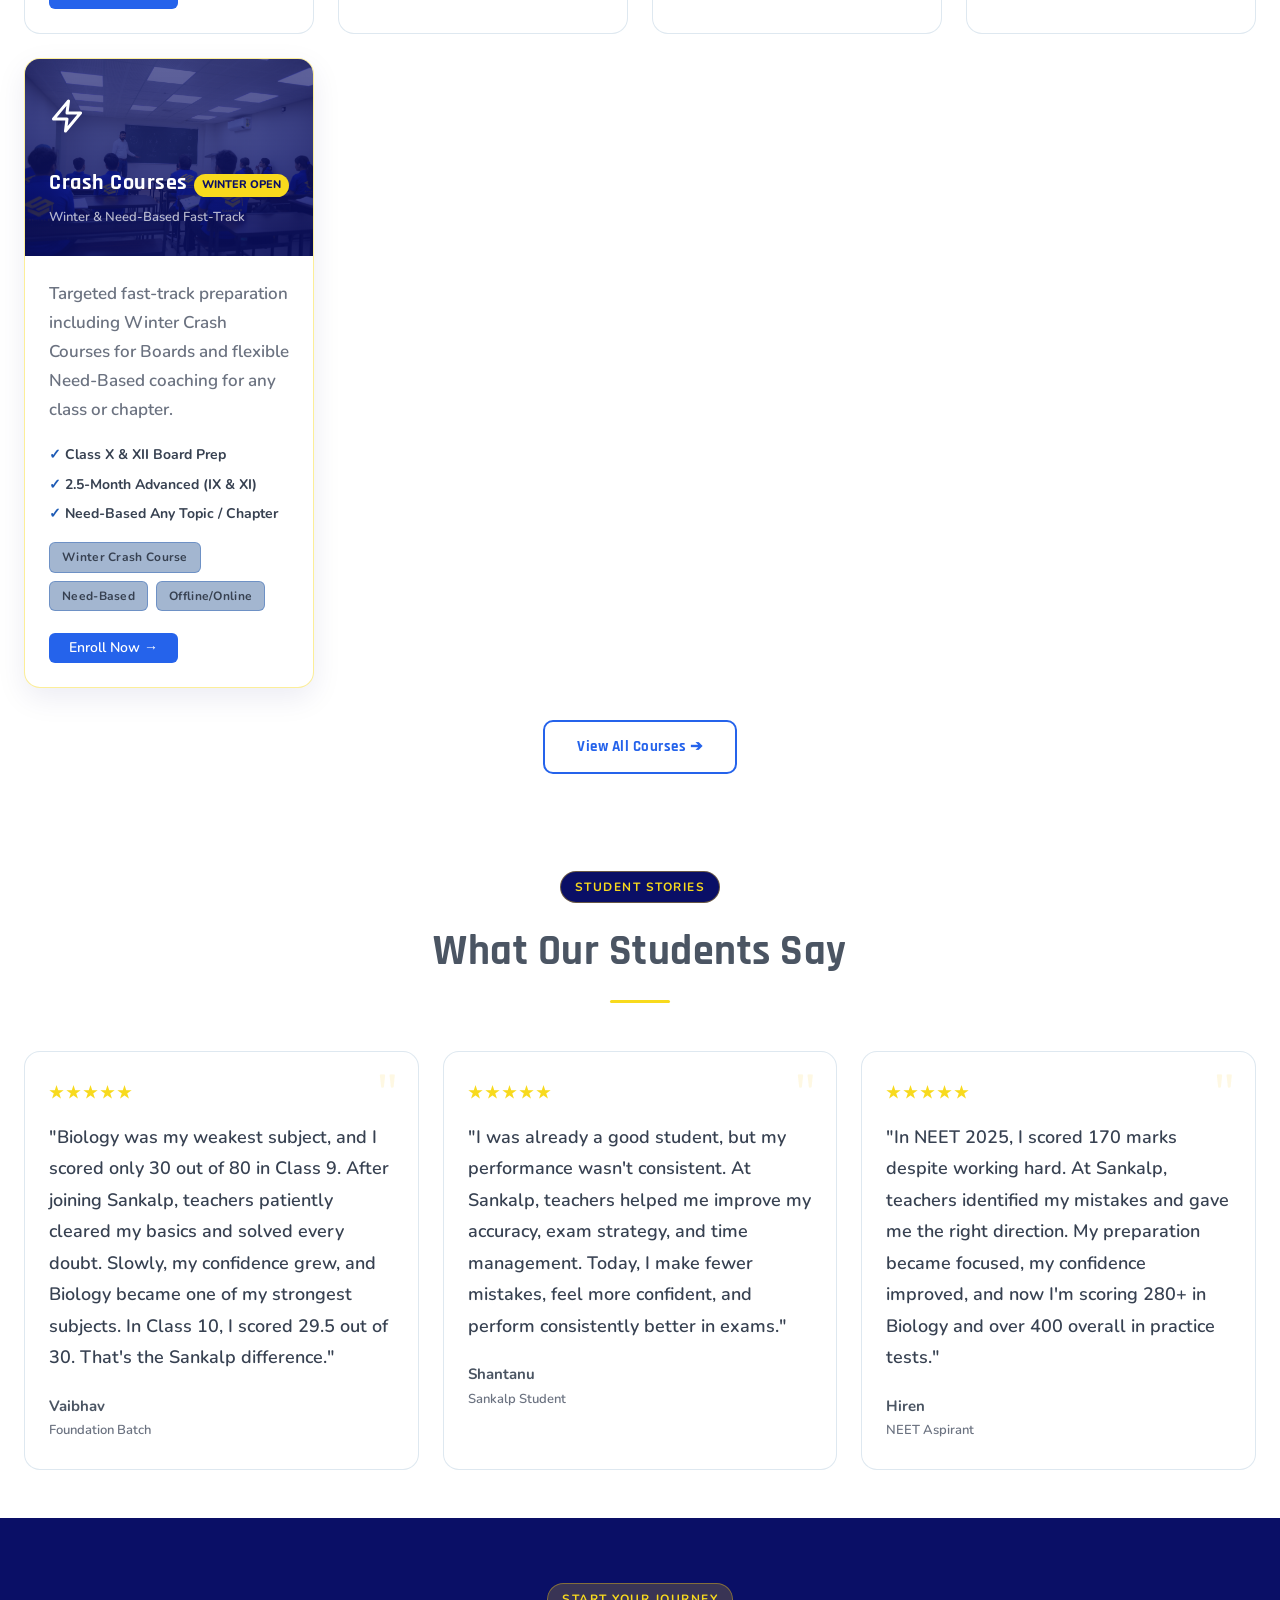
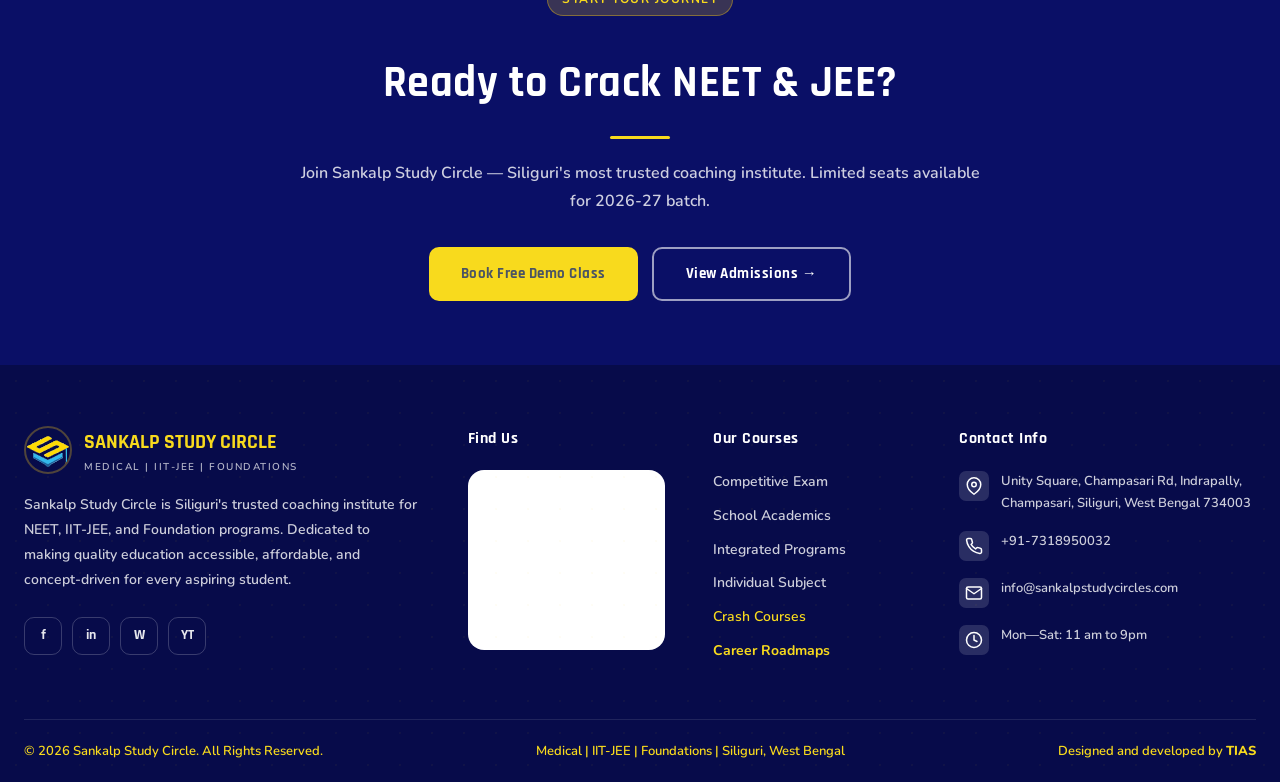
==== commit 35864505: "Change View All Courses button colour to blue" ====
--- a/index.html
+++ b/index.html
@@ -358,7 +358,7 @@
         </div>
       </div>
       <div style="text-align:center;margin-top:32px">
-        <a href="courses" class="btn-outline-gold">View All Courses ➔</a>
+        <a href="courses" class="btn-outline-blue">View All Courses ➔</a>
       </div>
     </div>
   </div>
--- a/style.css
+++ b/style.css
@@ -89,6 +89,8 @@
 .btn-gold:hover{background:var(--gold3);transform:translateY(-2px);box-shadow:0 8px 24px rgba(245,197,24,0.35)}
 .btn-outline-gold{border:2px solid var(--gold);color:var(--gold);padding:12px 32px;border-radius:10px;font-weight:800;font-size:15px;font-family:'Rajdhani',sans-serif;letter-spacing:.5px;transition:.2s;display:inline-block}
 .btn-outline-gold:hover{background:rgba(245,197,24,0.1);transform:translateY(-2px)}
+.btn-outline-blue{border:2px solid #2563eb;color:#2563eb;padding:12px 32px;border-radius:10px;font-weight:800;font-size:15px;font-family:'Rajdhani',sans-serif;letter-spacing:.5px;transition:.2s;display:inline-block;background:transparent}
+.btn-outline-blue:hover{background:#2563eb;color:#fff!important;transform:translateY(-2px);box-shadow:0 8px 24px rgba(37,99,235,0.3)}
 .hero-stats{display:flex;gap:32px;flex-wrap:wrap}
 .stat{display:flex;flex-direction:column}
 .stat-num{font-family:'Rajdhani',sans-serif;font-size:32px;font-weight:700;color:var(--gold);line-height:1}
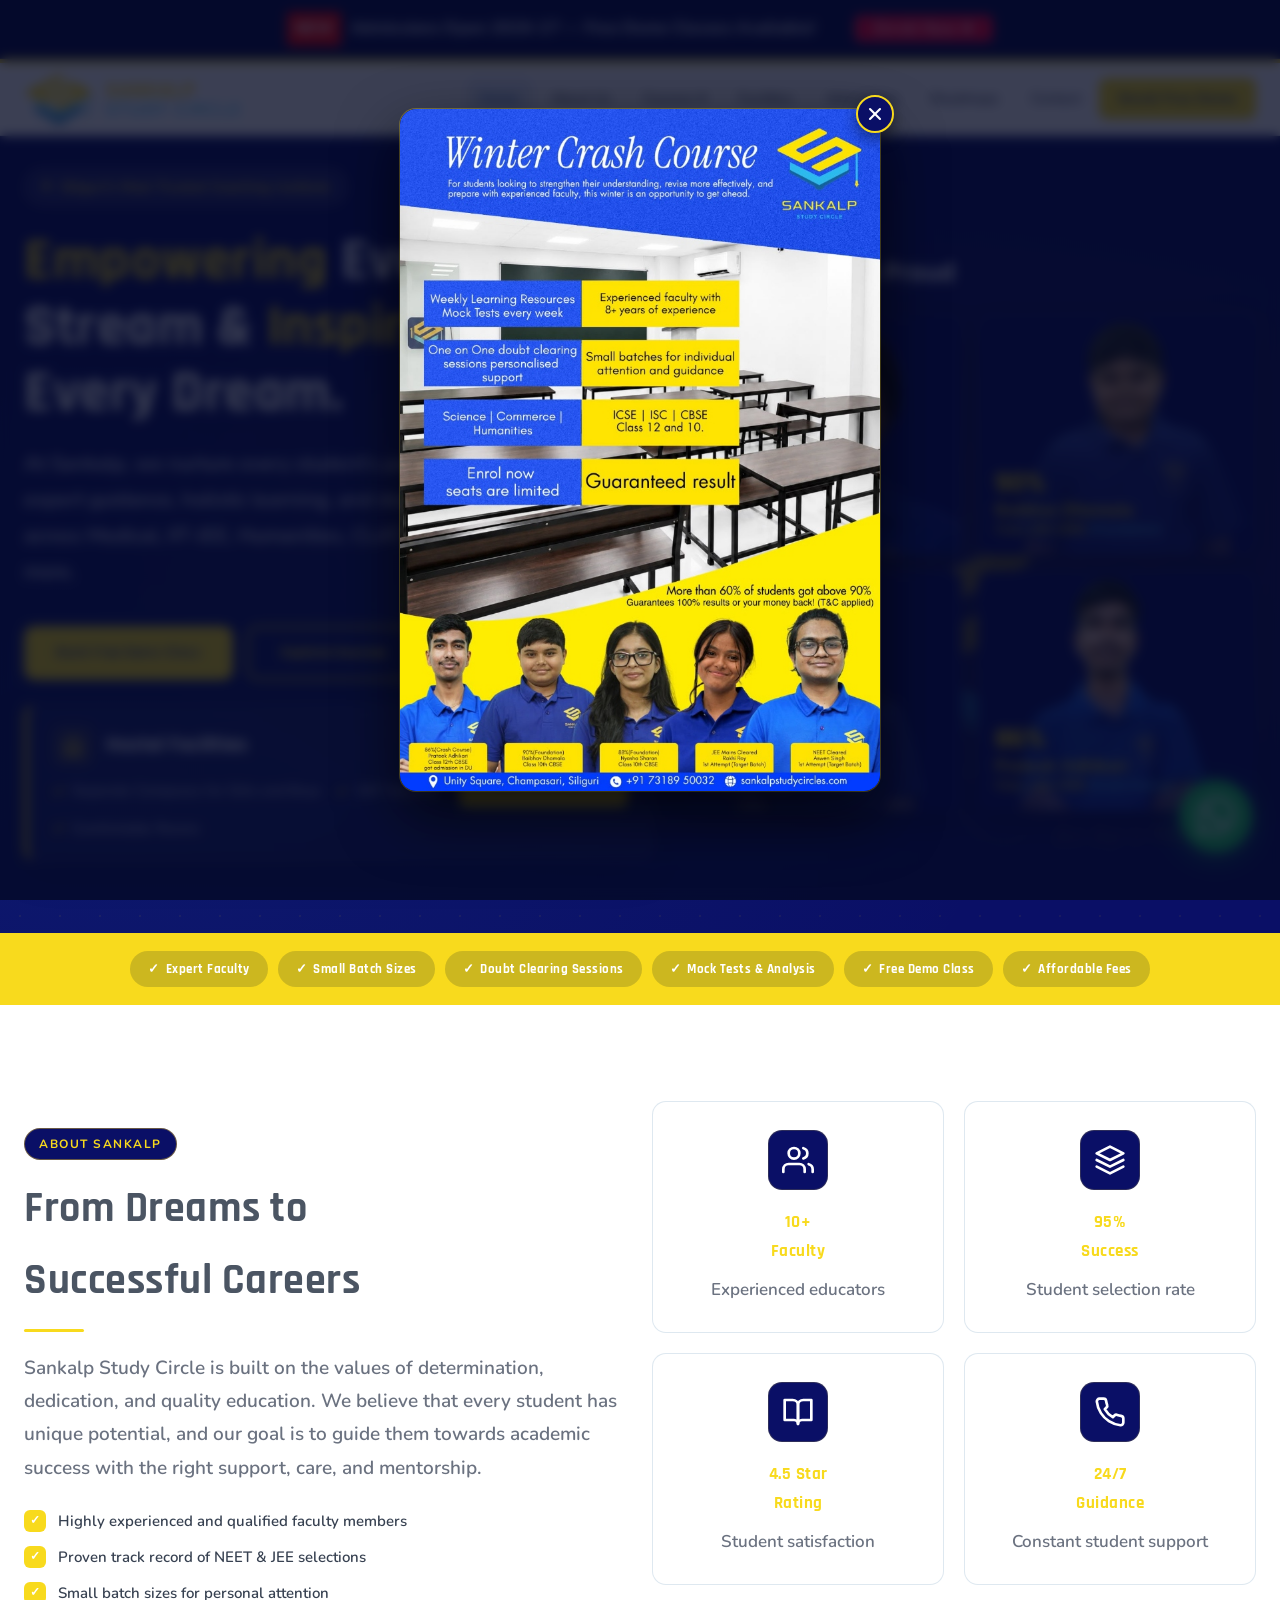
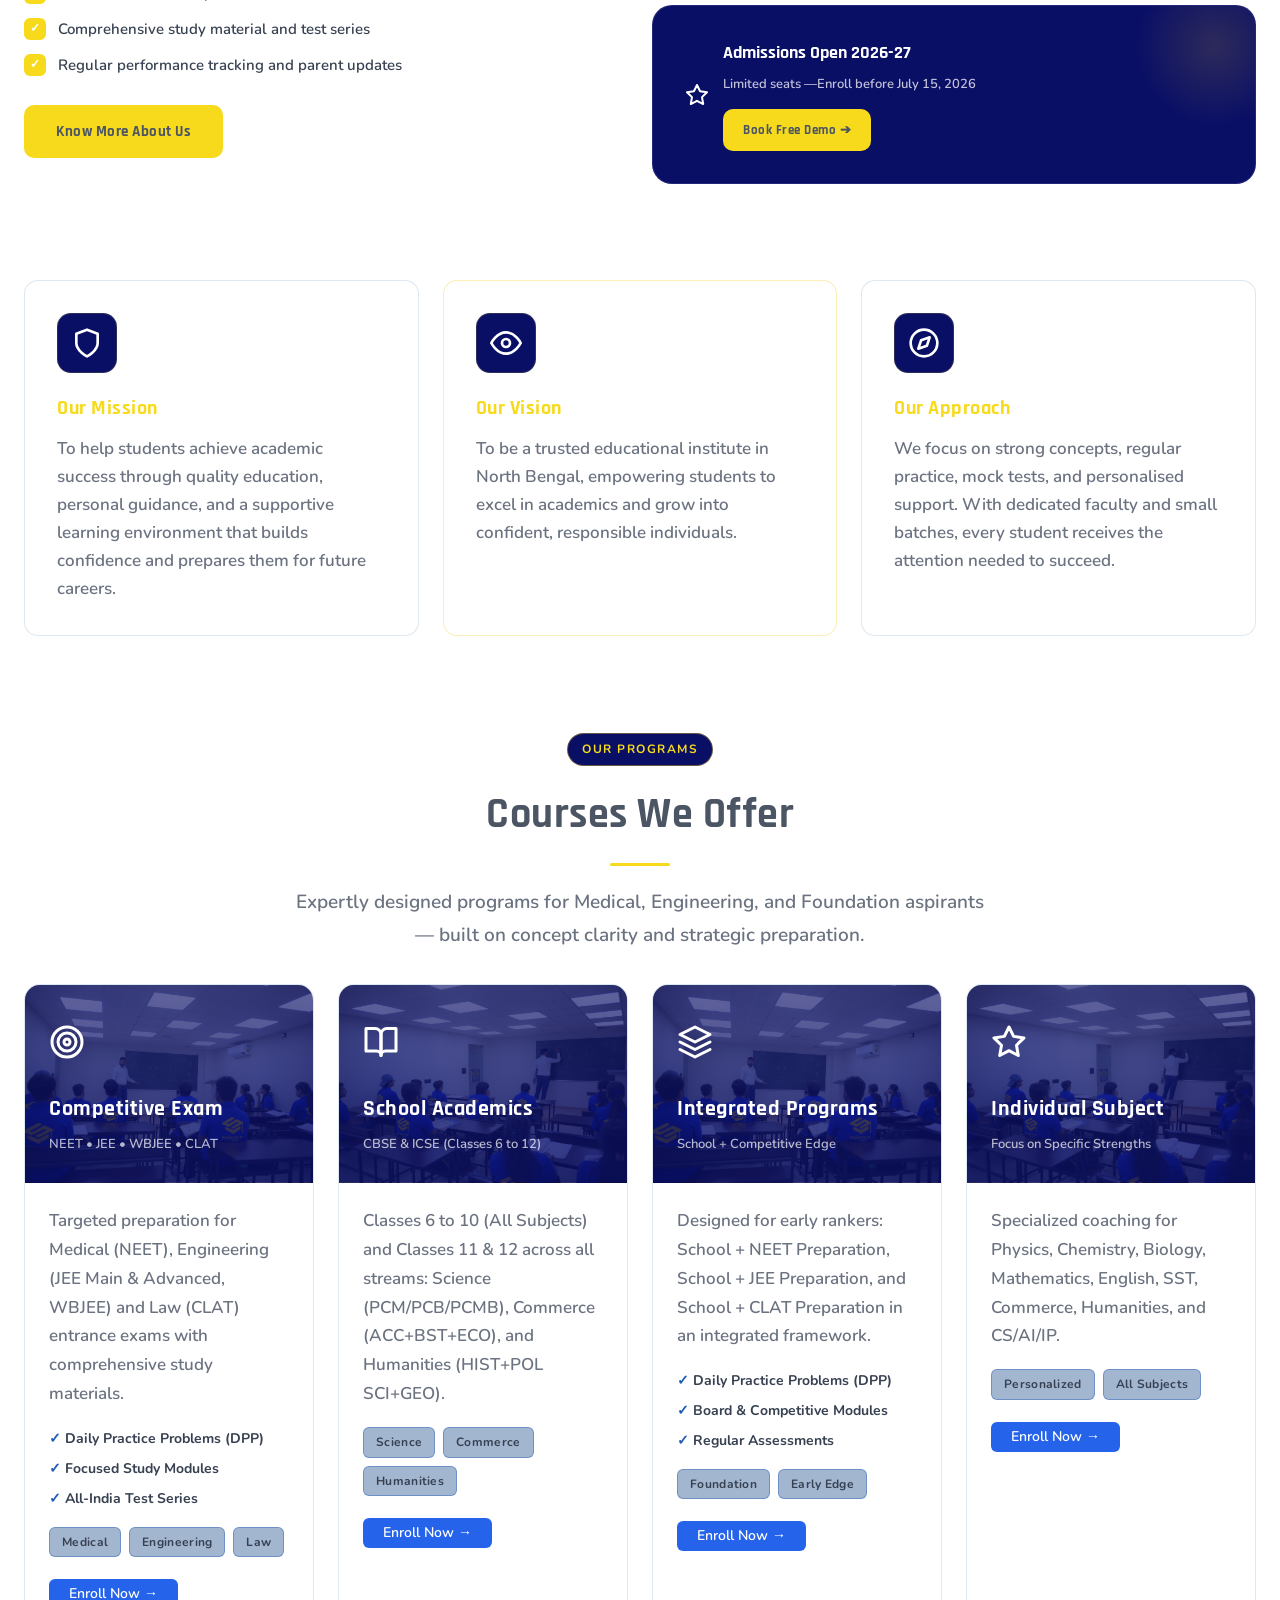
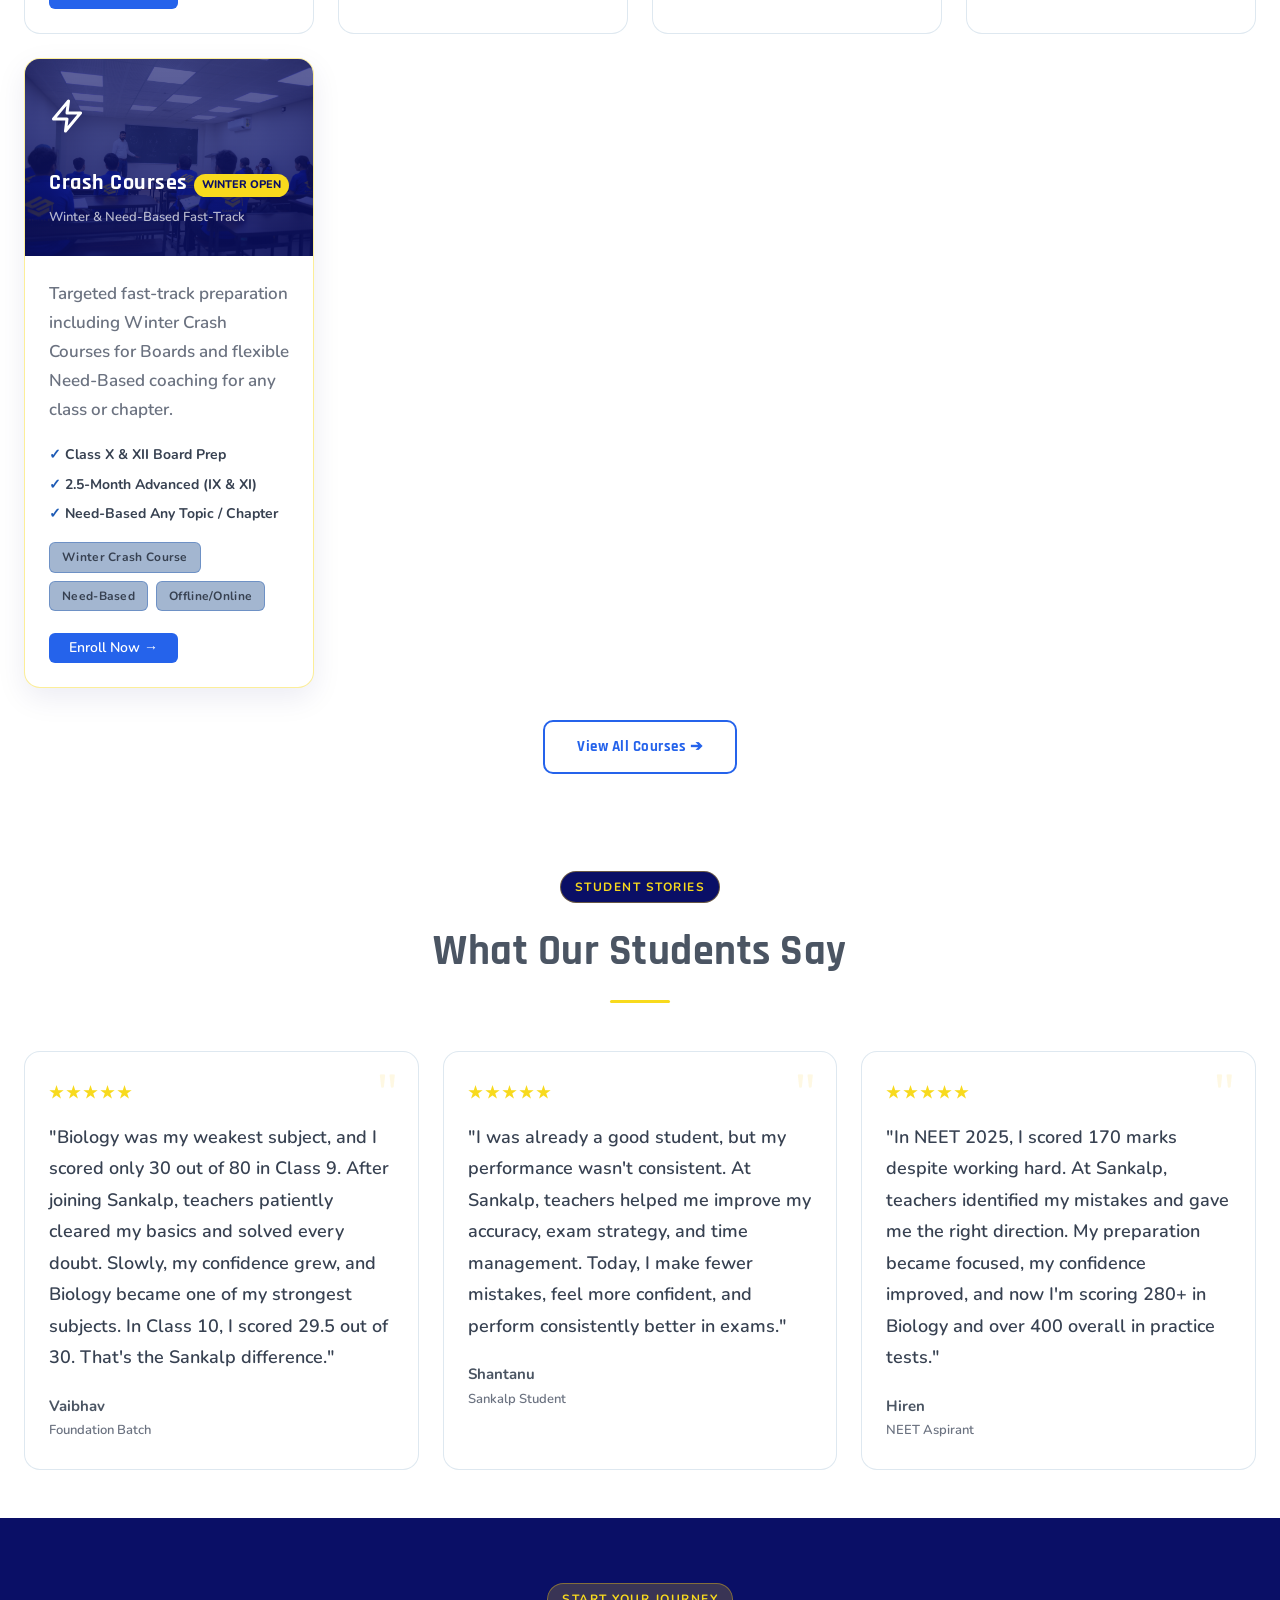
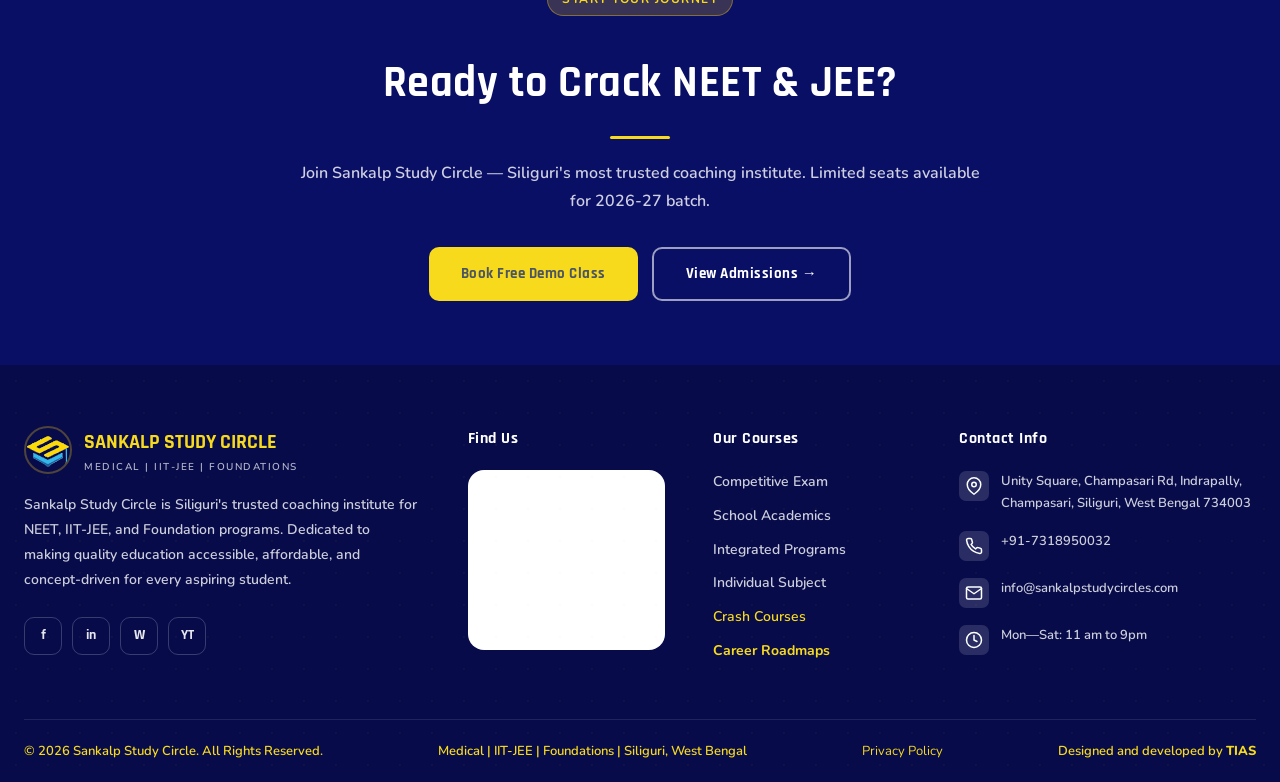
==== commit f0c84d80: "Add Privacy Policy page and footer links" ====
--- a/index.html
+++ b/index.html
@@ -470,6 +470,7 @@
   <div class="footer-bottom">
     <span>© 2026 Sankalp Study Circle. All Rights Reserved.</span>
     <span>Medical | IIT-JEE | Foundations | Siliguri, West Bengal</span>
+    <span><a href="privacy-policy" style="color:var(--gold);text-decoration:none;font-weight:normal;">Privacy Policy</a></span>
     <span>Designed and developed by <a href="https://www.tiastech.in" target="_blank">TIAS</a></span>
   </div>
 </footer>
